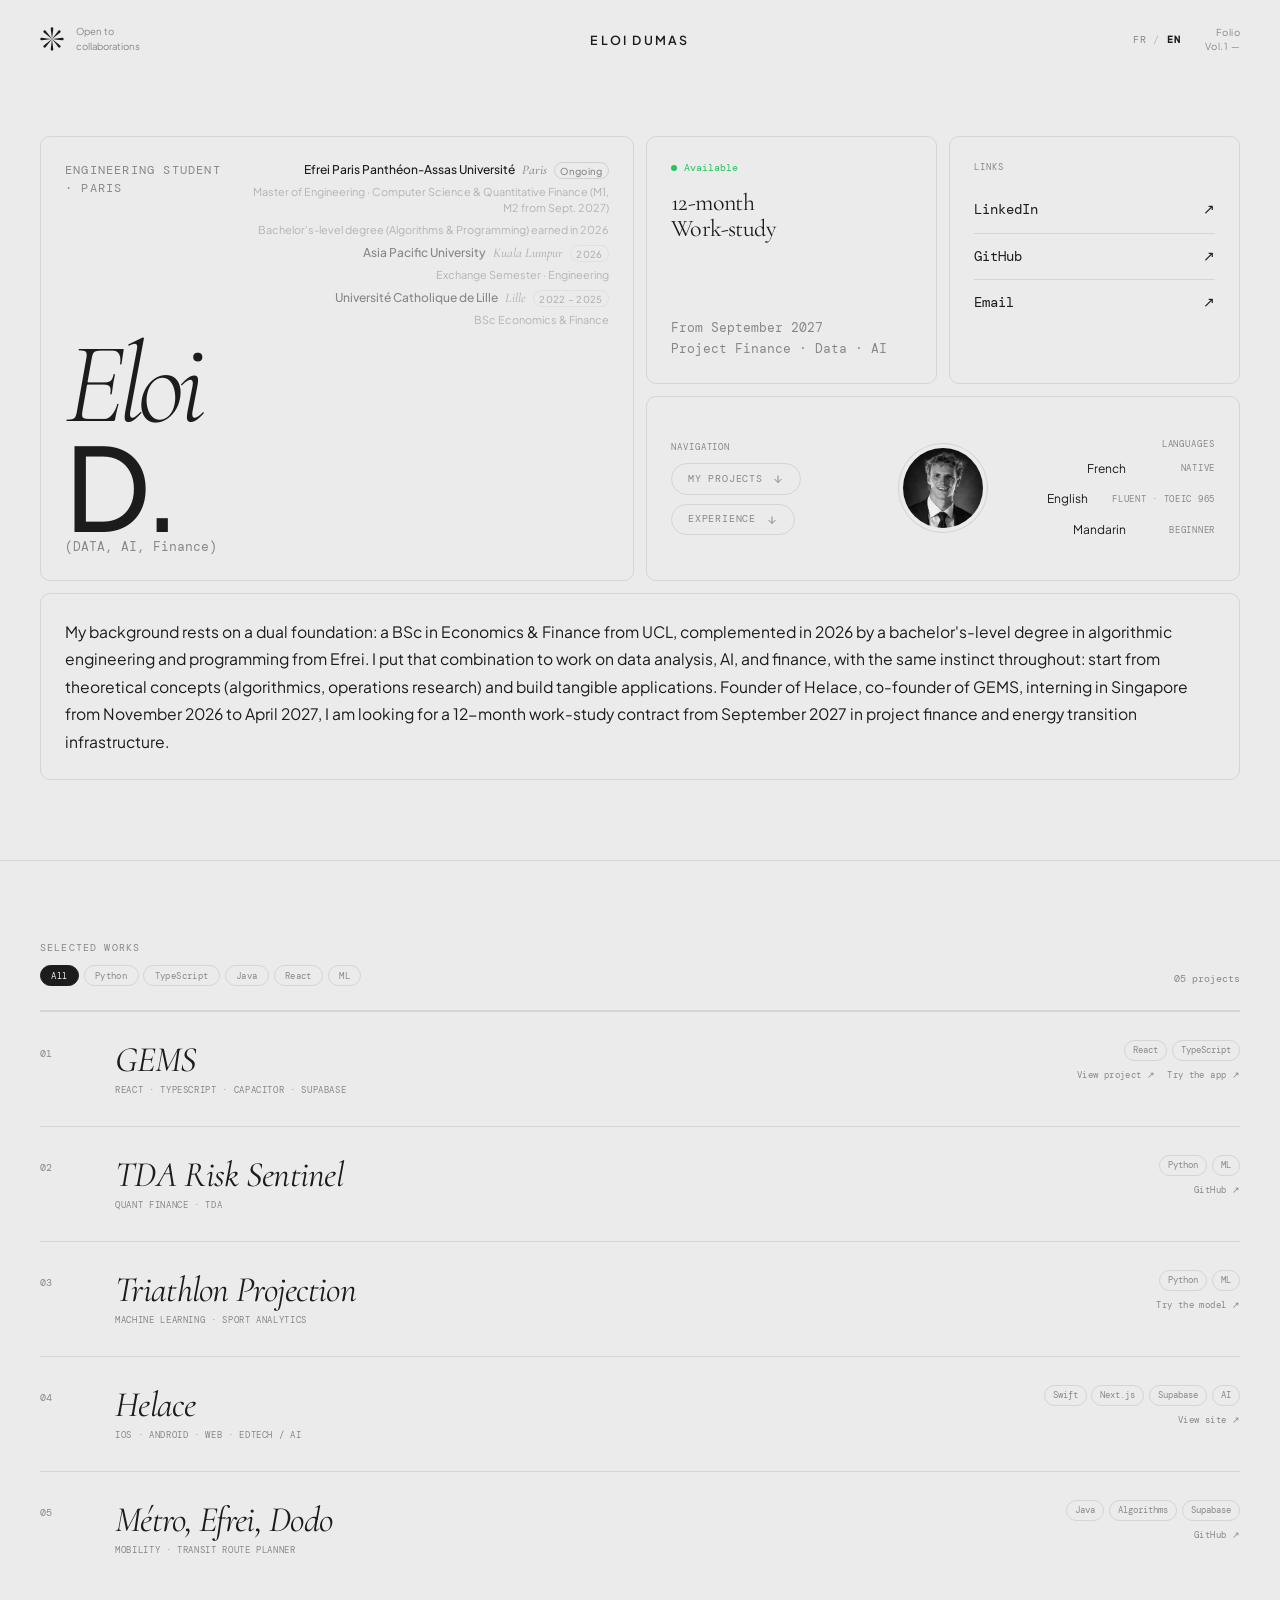
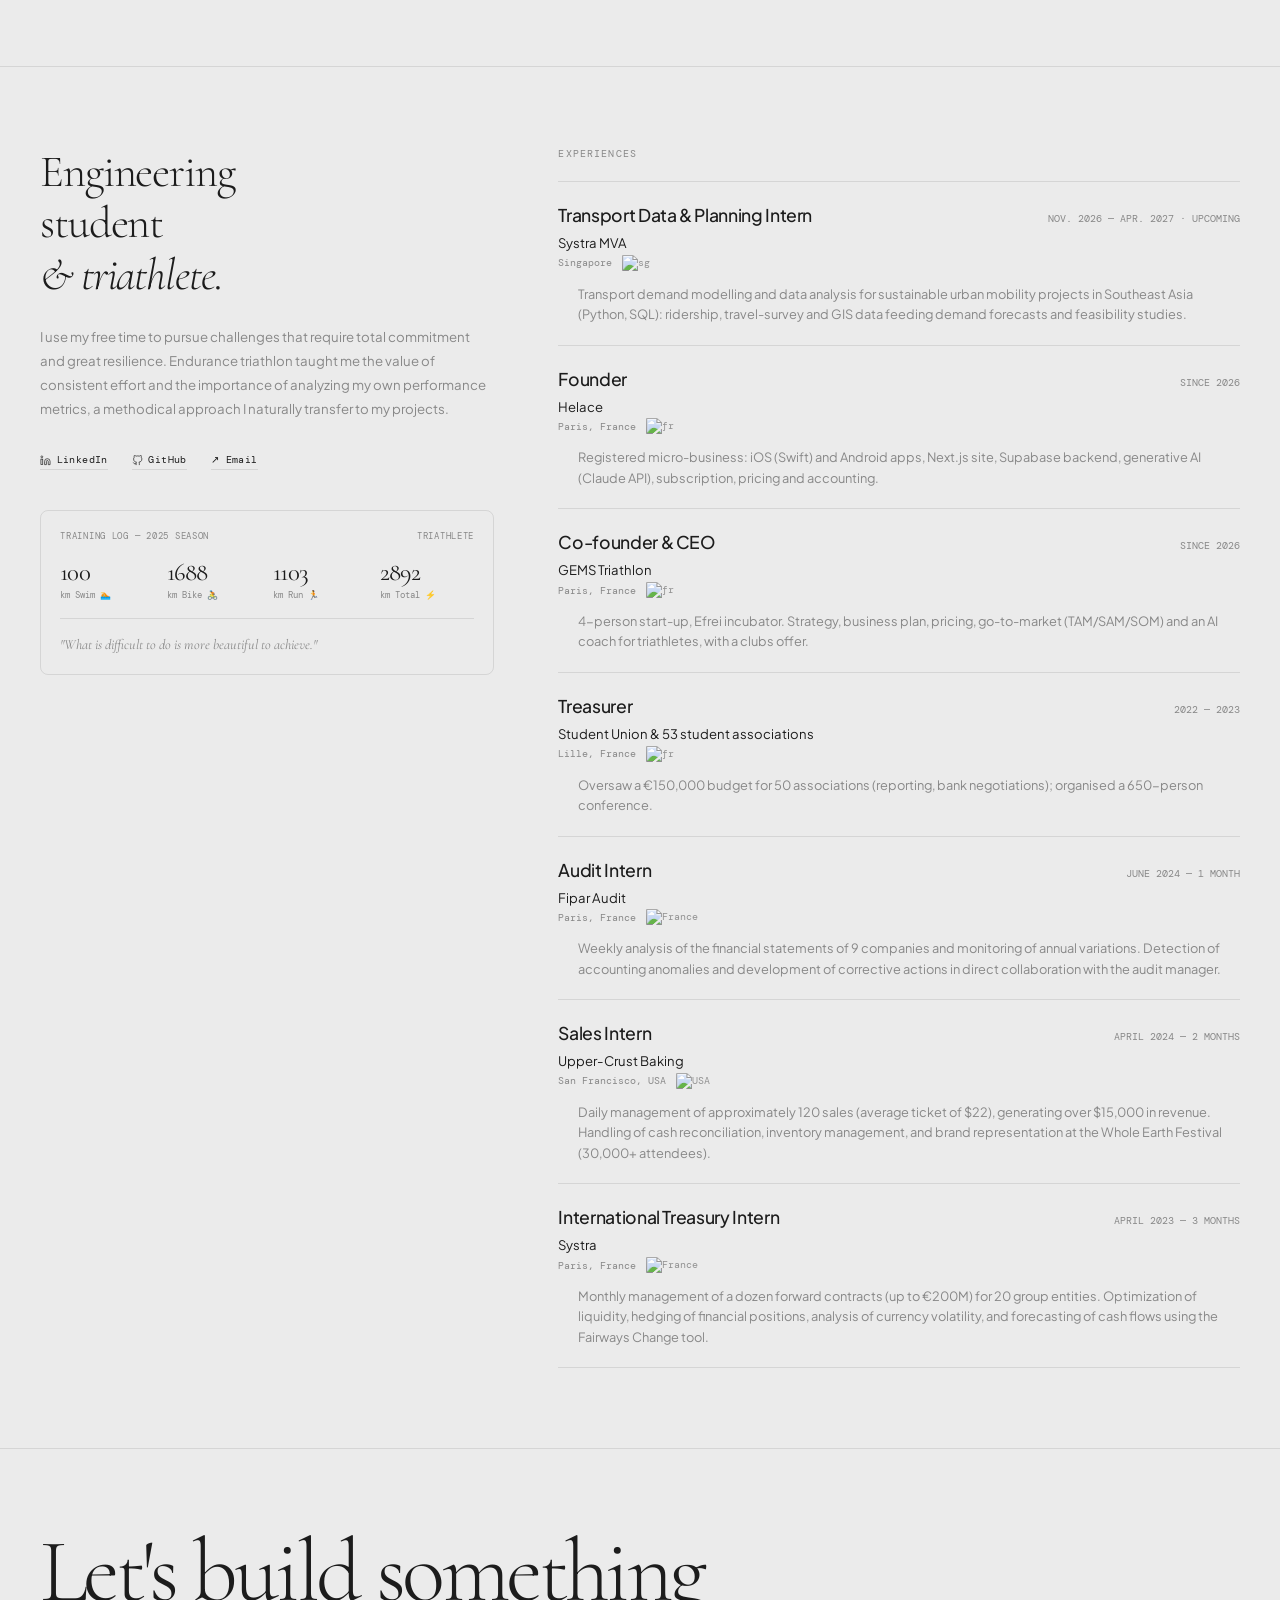
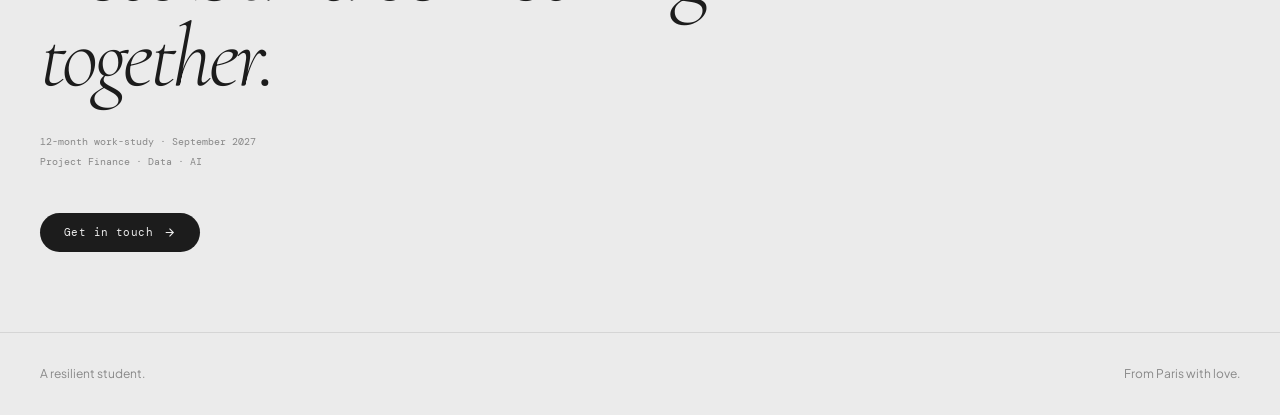
==== en.html @ a980f762 "Alternance 2027, Systra MVA Singapore, GEMS clubs, Helace mobile, new experiences Co-Authored-By: Cl" ====
<!DOCTYPE html>
<html lang="fr">
<head>
  <meta charset="UTF-8">
  <meta name="viewport" content="width=device-width, initial-scale=1.0">
  <meta name="theme-color" content="#ebebeb">
  <title>Eloi D. — Student Data, AI, Finance</title>
  
  <link rel="preconnect" href="https://fonts.googleapis.com">
  <link rel="preconnect" href="https://fonts.gstatic.com" crossorigin>
  <link href="https://fonts.googleapis.com/css2?family=Cormorant:ital,wght@0,300;0,400;1,300;1,400&family=Plus+Jakarta+Sans:wght@300;400;500;600&family=DM+Mono:ital,wght@0,300;0,400;1,300&display=swap" rel="stylesheet">
  <link rel="icon" type="image/png" href="favicon.png">
  <link rel="stylesheet" href="style.css">
</head>

<body class="no-scroll">

  <div id="preloader">
    <div class="pre-top">Loading</div>
    <div class="pre-center"><span class="si">Eloi </span><em>DUMAS</em></div>
    <div class="pre-bottom">
      <div class="pre-footer">
        <div>A resilient student.</div>
        <div>From Paris with love.</div>
      </div>
      <div id="progress">0%</div>
    </div>
  </div>

  <div id="transition">
    <div class="t-text"><span class="t-label" id="t-label">—</span></div>
  </div>

  <header>
    <nav class="nav container">
      <div class="nav-logo">
        <svg class="nav-star" viewBox="0 0 24 24" fill="none">
          <path d="M11.9999 12L5.61501 20.2027C5.11281 20.7653 4.23154 20.7803 3.72078 20.2572C3.21795 19.7423 3.24334 18.879 3.79721 18.3849C6.53142 16.2566 9.26566 14.1283 11.9999 12Z" fill="#1C1C1C"/>
          <path d="M11.9999 11.9999L1.68496 13.2852C0.932055 13.3279 0.298262 12.7154 0.306974 11.9844C0.315539 11.2647 0.943908 10.6723 1.68496 10.7145C5.12328 11.143 8.56161 11.5714 11.9999 11.9999Z" fill="#1C1C1C"/>
          <path d="M11.9999 11.9999L3.79723 5.61501C3.23466 5.11281 3.21962 4.23154 3.74269 3.72078C4.25764 3.21795 5.12089 3.24334 5.61503 3.79721C7.74334 6.53142 9.87162 9.26566 11.9999 11.9999Z" fill="#1C1C1C"/>
          <path d="M11.9999 11.9999L10.7145 1.68496C10.6718 0.932055 11.2843 0.298262 12.0154 0.306974C12.735 0.315539 13.3275 0.943908 13.2852 1.68496C12.8568 5.12328 12.4283 8.56161 11.9999 11.9999Z" fill="#1C1C1C"/>
          <path d="M11.9999 12L18.3848 3.79735C18.887 3.23478 19.7682 3.21974 20.279 3.74282C20.7818 4.25776 20.7565 5.12102 20.2026 5.61515C17.4684 7.74346 14.7341 9.87174 11.9999 12Z" fill="#1C1C1C"/>
          <path d="M11.9999 11.9999L22.3149 10.7145C23.0678 10.6718 23.7016 11.2843 23.6929 12.0154C23.6843 12.735 23.056 13.3275 22.3149 13.2852C18.8766 12.8568 15.4382 12.4283 11.9999 11.9999Z" fill="#1C1C1C"/>
          <path d="M12 12L20.2027 18.3849C20.7653 18.8871 20.7803 19.7684 20.2572 20.2791C19.7423 20.782 18.879 20.7566 18.3849 20.2027C16.2566 17.4685 14.1283 14.7342 12 12Z" fill="#1C1C1C"/>
          <path d="M12 12L13.2853 22.315C13.328 23.0679 12.7155 23.7017 11.9845 23.693C11.2648 23.6845 10.6724 23.0561 10.7147 22.315C11.1431 18.8767 11.5715 15.4383 12 12Z" fill="#1C1C1C"/>
        </svg>
        <span class="nav-text"><span>Open to</span><br><span>collaborations</span></span>
      </div>
      <div><span class="nav-wordmark" id="menu-toggle">ELOI DUMAS</span></div>
      <div class="nav-right" style="display: flex; align-items: center; justify-content: flex-end; gap: 1.5rem;">
        <div class="lang-switch">
          <a href="index.html" class="lang-link">FR</a>
          <span class="lang-sep">/</span>
          <span class="lang-active">EN</span>
        </div>
        
        <div class="nav-version"><span>Folio</span><span>Vol.1 —</span></div>
        <button class="nav-burger" id="burger"><span></span><span></span><span></span></button>
      </div>
    </nav>
  </header>

  <div id="menu">
    <div class="container">
      <ul class="menu-inner">
        <li class="menu-item"><a href="#work" class="menu-link"><span class="menu-num">01</span><span class="menu-lw"><span class="menu-ls"><span class="si">P</span>rojects</span><span class="menu-lc"><span class="si">P</span>rojects</span></span></a></li>
        <li class="menu-item"><a href="#about" class="menu-link"><span class="menu-num">02</span><span class="menu-lw"><span class="menu-ls"><span class="si">A</span>bout</span><span class="menu-lc"><span class="si">A</span>bout</span></span></a></li>
        <li class="menu-item"><a href="#contact" class="menu-link"><span class="menu-num">04</span><span class="menu-lw"><span class="menu-ls"><span class="si">C</span>ontact</span><span class="menu-lc"><span class="si">C</span>ontact</span></span></a></li>
        <li class="menu-item"><span class="menu-year">©2026</span></li>
      </ul>
    </div>
  </div>

  <div id="menu-mobile">
    <ul class="mm-list">
      <li class="mm-item"><a href="#work" class="mm-link"><span class="mm-num">01</span><span class="si">P</span>rojects</a></li>
      <li class="mm-item"><a href="#about" class="mm-link"><span class="mm-num">02</span><span class="si">A</span>bout</a></li>
      <li class="mm-item"><a href="#contact" class="mm-link"><span class="mm-num">04</span><span class="si">C</span>ontact</a></li>
    </ul>
    <div class="mm-footer"><div>Work-study · Sept. 2027</div></div>
  </div>

  <div class="home-prefix">
    <main>

      <section class="bento-section">
        <div class="container">
          <div class="bento">

            <div class="bc bc-name">
              <div class="bc-name-top">
                <p class="bc-eyebrow">Engineering Student · Paris</p>
                <div class="bc-schools">
                  <p class="school-main">Efrei Paris Panthéon-Assas Université <span class="school-loc">Paris</span><span class="school-badge school-badge--active">Ongoing</span></p>
                  <p class="school-desc">Master of Engineering · Computer Science & Quantitative Finance (M1, M2 from Sept. 2027)</p>
                  <p class="school-desc">Bachelor's-level degree (Algorithms & Programming) earned in 2026</p>
                  <p class="school-sub">Asia Pacific University <span class="school-loc">Kuala Lumpur</span><span class="school-badge school-badge--done">2026</span></p>
                  <p class="school-desc">Exchange Semester · Engineering</p>
                  <p class="school-sub">Université Catholique de Lille <span class="school-loc">Lille</span><span class="school-badge school-badge--done">2022 – 2025</span></p>
                  <p class="school-desc">BSc Economics & Finance</p>
                </div>
              </div>
              <h1 class="hello-title" id="hello-title">
                <span class="font-sec">Eloi </span><span>D.</span>
              </h1>
              <p class="hello-sub">(DATA, AI, Finance)</p>
            </div>

            <div class="bc bc-status">
              <div class="bc-avail">Available</div>
              <p class="bc-status-head">12-month<br>Work-study</p>
              <p class="bc-status-sub">
                From September 2027<br>
                Project Finance · Data · AI
              </p>
            </div>

            <div class="bc bc-links">
              <p class="bc-links-label">Links</p>
              <a href="https://www.linkedin.com/in/eloidumas/" target="_blank" rel="noopener noreferrer" class="bc-link">LinkedIn <span>↗</span></a>
              <a href="https://github.com/d-elmus" target="_blank" rel="noopener noreferrer" class="bc-link">GitHub <span>↗</span></a>
              <a href="mailto:eloi.dumas@efrei.net" class="bc-link">Email <span>↗</span></a>
            </div>

            <div class="bc bc-tri">
              <div class="bento-nav-lang">
                
                <div class="bnl-col bnl-left">
                  <p class="bc-links-label" style="margin-bottom: 0.5rem;">Navigation</p>
                  <div class="bento-nav-links">
                    <a href="#work" class="bento-btn">
                      <span>My Projects</span>
                      <svg width="12" height="12" viewBox="0 0 24 24" fill="none" stroke="currentColor" stroke-width="2"><path d="M12 5v14M5 12l7 7 7-7"/></svg>
                    </a>
                    <a href="#about" class="bento-btn">
                      <span>Experience</span>
                      <svg width="12" height="12" viewBox="0 0 24 24" fill="none" stroke="currentColor" stroke-width="2"><path d="M12 5v14M5 12l7 7 7-7"/></svg>
                    </a>
                  </div>
                </div>

                <div class="bnl-col bnl-center">
                  <img src="imagepp.jpg" alt="Eloi Dumas" class="bnl-pp">
                </div>

                <div class="bnl-col bnl-right">
                  <p class="bc-links-label" style="margin-bottom: 0.5rem; text-align: right;">Languages</p>
                  <div class="bnl-lang-list">
                    <div class="bnl-lang-row"><span>French</span><span class="bnl-lvl">Native</span></div>
                    <div class="bnl-lang-row"><span>English</span><span class="bnl-lvl">Fluent · TOEIC 965</span></div>
                    <div class="bnl-lang-row"><span>Mandarin</span><span class="bnl-lvl">Beginner</span></div>
                  </div>
                </div>

              </div>
            </div>

            <div class="bc bc-bio">
              <p class="bc-bio-text">
                My background rests on a dual foundation: a BSc in Economics & Finance
                from UCL, complemented in 2026 by a bachelor's-level degree in algorithmic
                engineering and programming from Efrei. I put that combination to work on
                data analysis, AI, and finance, with the same instinct throughout: start
                from theoretical concepts (algorithmics, operations research) and build
                tangible applications. Founder of Helace, co-founder of GEMS, interning in
                Singapore from November 2026 to April 2027, I am looking for a 12-month
                work-study contract from September 2027 in project finance and energy
                transition infrastructure.
              </p>
            </div>

          </div>
        </div>
      </section>

      <section id="work">
        <div class="container">
          <div class="work-head r">
            <div class="sec-label">
              <span>Selected Works</span>
              <div class="filters">
                <button class="f-btn on" data-f="all">All</button>
                <button class="f-btn" data-f="Python">Python</button>
                <button class="f-btn" data-f="TypeScript">TypeScript</button>
                <button class="f-btn" data-f="Java">Java</button>
                <button class="f-btn" data-f="React">React</button>
                <button class="f-btn" data-f="ML">ML</button>
              </div>
            </div>
            <span class="work-count">05 projects</span>
          </div>

          <div class="pi r" data-tags="Python,React,FastAPI">
            <span class="pi-num">01</span>
            <div>
              <h3 class="pi-title">GEMS</h3>
              <p class="pi-cat">React · TypeScript · Capacitor · Supabase</p>
              <p class="pi-desc">AI triathlon coach for iOS/Android, now built for clubs too: coaches follow their athletes (plan adjusted weekly, notes, completed sessions) and run club administration. Custom algorithmic engine (periodization, TSS, zones, Daniels/Coggan models), Strava, Garmin and Coros sync. Co-founder & CEO of a 4-person team, Efrei incubator.</p>
            </div>
            <div class="pi-right">
              <div class="pi-tags">
                <span class="ptag">React</span><span class="ptag">TypeScript</span>
              </div>
              <div class="pi-links">
                <a href="https://d-elmus.github.io/gems-triathlon-site/" target="_blank" rel="noopener noreferrer" class="pi-link" onclick="event.stopPropagation()">View project ↗</a>
                <a href="https://docs.google.com/forms/d/e/1FAIpQLSdRQLuxN2THtHsfDTsqhzsg8SoYLNmGdEOOzNN1s1RnC2ykCA/viewform?usp=header" target="_blank" rel="noopener noreferrer" class="pi-link" onclick="event.stopPropagation()">Try the app ↗</a>
              </div>
            </div>
          </div>

          <div class="pi r" data-tags="Python,ML,PyTorch" style="transition-delay:.05s">
            <span class="pi-num">02</span>
            <div>
              <h3 class="pi-title">TDA Risk Sentinel</h3>
              <p class="pi-cat">Quant Finance · TDA</p>
              <p class="pi-desc">Quantitative finance dashboard anticipating stock market crashes (Python, Streamlit). Uses Topological Data Analysis (Takens embedding, C++ backend) to model the phase space and generate a predictive risk score via asymmetric backtesting.</p>
            </div>
            <div class="pi-right">
              <div class="pi-tags">
                <span class="ptag">Python</span><span class="ptag">ML</span>
              </div>
              <div class="pi-links">
                <a href="https://github.com/d-elmus/TDA-RISK-SENTINEL" target="_blank" rel="noopener noreferrer" class="pi-link" onclick="event.stopPropagation()">GitHub ↗</a>
              </div>
            </div>
          </div>

          <div class="pi r" data-tags="Python,ML" style="transition-delay:.1s">
            <span class="pi-num">03</span>
            <div>
              <h3 class="pi-title">Triathlon Projection</h3>
              <p class="pi-cat">Machine Learning · Sport Analytics</p>
              <p class="pi-desc">ML model predicting triathlon race performance. Estimates swim, bike and run splits from athlete profile and training data.</p>
            </div>
            <div class="pi-right">
              <div class="pi-tags">
                <span class="ptag">Python</span><span class="ptag">ML</span>
              </div>
              <div class="pi-links">
                <a href="#" class="pi-link" onclick="event.stopPropagation()">Try the model ↗</a>
              </div>
            </div>
          </div>

          <div class="pi r" data-tags="Swift,TypeScript,Supabase,IA" style="transition-delay:.15s">
            <span class="pi-num">04</span>
            <div>
              <h3 class="pi-title">Helace</h3>
              <p class="pi-cat">iOS · Android · Web · EdTech / AI</p>
              <p class="pi-desc">A Quizlet alternative on iOS, Android and web: general knowledge (daily question, level-based paths, ranking and clan match) plus a tool for studying your own courses. AI turns a photo, PDF or text into flashcards and MCQs; the HELACE-SR algorithm (SM-2 and the Ebbinghaus curve) schedules reviews and tightens intervals before an exam. Anki deck (.apkg) import. Published on the App Store and Google Play, monthly subscription.</p>
            </div>
            <div class="pi-right">
              <div class="pi-tags">
                <span class="ptag">Swift</span><span class="ptag">Next.js</span><span class="ptag">Supabase</span><span class="ptag">AI</span>
              </div>
              <div class="pi-links">
                <a href="https://www.helace.app" target="_blank" rel="noopener noreferrer" class="pi-link" onclick="event.stopPropagation()">View site ↗</a>
              </div>
            </div>
          </div>

          <div class="pi r" data-tags="Java,Algorithmes,Supabase" style="transition-delay:.2s">
            <span class="pi-num">05</span>
            <div>
              <h3 class="pi-title">Métro, Efrei, Dodo</h3>
              <p class="pi-cat">Mobility · Transit Route Planner</p>
              <p class="pi-desc">Public transit route planner for the Paris region, built as an eco-friendly alternative to a car-first GPS. Implements the RAPTOR algorithm (multi-transfer journey search) on real GTFS data, with network connectivity checks (BFS) and a minimum spanning tree (Kruskal). Swing desktop UI plus a Leaflet map served by an embedded HTTP server.</p>
            </div>
            <div class="pi-right">
              <div class="pi-tags">
                <span class="ptag">Java</span><span class="ptag">Algorithms</span><span class="ptag">Supabase</span>
              </div>
              <div class="pi-links">
                <a href="https://github.com/d-elmus/IT1C---MED---Paris" target="_blank" rel="noopener noreferrer" class="pi-link" onclick="event.stopPropagation()">GitHub ↗</a>
              </div>
            </div>
          </div>

        </div>
      </section>

      <section id="about">
        <div class="container">
          <div class="about-grid">
            
            <div class="r">
              <h2 class="about-h">
                Engineering <br>student<br><em>&amp; triathlete.</em>
              </h2>
              <p class="about-body">
                I use my free time to pursue challenges that require total
                 commitment and great resilience. Endurance triathlon taught me the 
                 value of consistent effort and the importance of analyzing my own 
                 performance metrics, a methodical approach I naturally transfer 
                 to my projects.<br>
              </p>
              <div class="about-links">
                <a href="https://www.linkedin.com/in/eloidumas/" target="_blank" rel="noopener noreferrer" class="alink">
                  <svg width="11" height="11" viewBox="0 0 24 24" fill="none" stroke="currentColor" stroke-width="1.5"><path d="M16 8a6 6 0 0 1 6 6v7h-4v-7a2 2 0 0 0-4 0v7H10v-7a6 6 0 0 1 6-6z"/><rect x="2" y="9" width="4" height="12"/><circle cx="4" cy="4" r="2"/></svg>
                  LinkedIn
                </a>
                <a href="https://github.com/d-elmus" target="_blank" rel="noopener noreferrer" class="alink">
                  <svg width="11" height="11" viewBox="0 0 24 24" fill="none" stroke="currentColor" stroke-width="1.5"><path d="M9 19c-5 1.5-5-2.5-7-3m14 6v-3.87a3.37 3.37 0 0 0-.94-2.61c3.14-.35 6.44-1.54 6.44-7A5.44 5.44 0 0 0 20 4.77 5.07 5.07 0 0 0 19.91 1S18.73.65 16 2.48a13.38 13.38 0 0 0-7 0C6.27.65 5.09 1 5.09 1A5.07 5.07 0 0 0 5 4.77a5.44 5.44 0 0 0-1.5 3.78c0 5.42 3.3 6.61 6.44 7A3.37 3.37 0 0 0 9 18.13V22"/></svg>
                  GitHub
                </a>
                <a href="mailto:eloi.dumas@efrei.net" class="alink">↗ Email</a>
              </div>

              <div class="tri r" id="tri">
                <div class="tri-hd">
                  <span>Training Log — 2025 Season</span>
                  <span>Triathlete</span>
                </div>
                <div class="tri-grid">
                  <div>
                    <div class="tri-v" data-count="137">0</div>
                    <div class="tri-l">km Swim 🏊</div>
                  </div>
                  <div>
                    <div class="tri-v" data-count="2303">0</div>
                    <div class="tri-l">km Bike 🚴</div>
                  </div>
                  <div>
                    <div class="tri-v" data-count="1505">0</div>
                    <div class="tri-l">km Run 🏃</div>
                  </div>
                  <div>
                    <div class="tri-v" data-count="3945">0</div>
                    <div class="tri-l">km Total ⚡</div>
                  </div>
                </div>
                <p class="tri-q">"What is difficult to do is more beautiful to achieve."</p>
              </div>
            </div>

            <div class="r" style="transition-delay:.1s">
              <p class="skills-label">Experiences</p>
              
              <div class="exp-list">
                <div class="exp-row">
                  <div class="exp-header">
                    <h3 class="exp-title">Transport Data & Planning Intern</h3>
                    <span class="exp-date">Nov. 2026 — Apr. 2027 · Upcoming</span>
                  </div>
                  <p class="exp-company">Systra MVA</p>
                  <p class="exp-loc">Singapore <img src="https://flagcdn.com/w20/sg.png" alt="sg" class="flag-icon"></p>
                  <p class="exp-desc">
                    Transport demand modelling and data analysis for sustainable urban mobility projects in Southeast Asia (Python, SQL): ridership, travel-survey and GIS data feeding demand forecasts and feasibility studies.
                  </p>
                </div>
                <div class="exp-row">
                  <div class="exp-header">
                    <h3 class="exp-title">Founder</h3>
                    <span class="exp-date">Since 2026</span>
                  </div>
                  <p class="exp-company">Helace</p>
                  <p class="exp-loc">Paris, France <img src="https://flagcdn.com/w20/fr.png" alt="fr" class="flag-icon"></p>
                  <p class="exp-desc">
                    Registered micro-business: iOS (Swift) and Android apps, Next.js site, Supabase backend, generative AI (Claude API), subscription, pricing and accounting.
                  </p>
                </div>
                <div class="exp-row">
                  <div class="exp-header">
                    <h3 class="exp-title">Co-founder & CEO</h3>
                    <span class="exp-date">Since 2026</span>
                  </div>
                  <p class="exp-company">GEMS Triathlon</p>
                  <p class="exp-loc">Paris, France <img src="https://flagcdn.com/w20/fr.png" alt="fr" class="flag-icon"></p>
                  <p class="exp-desc">
                    4-person start-up, Efrei incubator. Strategy, business plan, pricing, go-to-market (TAM/SAM/SOM) and an AI coach for triathletes, with a clubs offer.
                  </p>
                </div>
                <div class="exp-row">
                  <div class="exp-header">
                    <h3 class="exp-title">Treasurer</h3>
                    <span class="exp-date">2022 — 2023</span>
                  </div>
                  <p class="exp-company">Student Union & 53 student associations</p>
                  <p class="exp-loc">Lille, France <img src="https://flagcdn.com/w20/fr.png" alt="fr" class="flag-icon"></p>
                  <p class="exp-desc">
                    Oversaw a €150,000 budget for 50 associations (reporting, bank negotiations); organised a 650-person conference.
                  </p>
                </div>
                <div class="exp-row">
                  <div class="exp-header">
                    <h3 class="exp-title">Audit Intern</h3>
                    <span class="exp-date">June 2024 — 1 month</span>
                  </div>
                  <p class="exp-company">Fipar Audit</p>
                  <p class="exp-loc">Paris, France <img src="https://flagcdn.com/w20/fr.png" alt="France" class="flag-icon"></p>
                  <p class="exp-desc">
                    Weekly analysis of the financial statements of 9 companies and monitoring of annual variations. Detection of accounting anomalies and development of corrective actions in direct collaboration with the audit manager.                  </p>
                </div>
                <div class="exp-row">
                  <div class="exp-header">
                    <h3 class="exp-title">Sales Intern</h3>
                    <span class="exp-date">April 2024 — 2 months</span>
                  </div>
                  <p class="exp-company">Upper-Crust Baking</p>
                  <p class="exp-loc">San Francisco, USA <img src="https://flagcdn.com/w20/us.png" alt="USA" class="flag-icon"></p>
                  <p class="exp-desc">
                    Daily management of approximately 120 sales (average ticket of $22), generating over $15,000 in revenue. Handling of cash reconciliation, inventory management, and brand representation at the Whole Earth Festival (30,000+ attendees).
                  </p>
                </div>
                <div class="exp-row">
                  <div class="exp-header">
                    <h3 class="exp-title">International Treasury Intern</h3>
                    <span class="exp-date">April 2023 — 3 months</span>
                  </div>
                  <p class="exp-company">Systra</p>
                  <p class="exp-loc">Paris, France <img src="https://flagcdn.com/w20/fr.png" alt="France" class="flag-icon"></p>
                  <p class="exp-desc">
                    Monthly management of a dozen forward contracts (up to €200M) for 20 group entities. Optimization of liquidity, hedging of financial positions, analysis of currency volatility, and forecasting of cash flows using the Fairways Change tool.
                  </p>
                </div>
              </div>
            </div>
            
          </div>
        </div>
      </section>

      <section id="contact">
        <div class="container">
          <div class="contact-inner r">
            <h2 class="contact-title">
              Let's build something <br><em>together.</em>
            </h2>
            <p class="contact-meta">
              12-month work-study · September 2027<br>
              Project Finance · Data · AI
            </p>
            <a href="mailto:eloi.dumas@efrei.net" class="contact-btn">
              Get in touch
              <svg width="13" height="13" viewBox="0 0 24 24" fill="none" stroke="currentColor" stroke-width="2"><path d="M5 12h14M12 5l7 7-7 7"/></svg>
            </a>
          </div>
        </div>
      </section>

      <footer class="footer">
        <div class="container">
          <div class="footer-flex">
            <p class="footer-content">A resilient student.</p>
            <p class="footer-content">From Paris with love.</p>
          </div>
        </div>
      </footer>

    </main>
  </div>

  <script src="script.js"></script>
</body>
</html>
---- style.css ----
*, *::before, *::after { box-sizing: border-box; margin: 0; padding: 0; }

:root {
  --bg:     #EBEBEB;
  --fg:     #1C1C1C;
  --muted:  #888;
  --dim:    rgba(28,28,28,.1);
  --serif:  'Cormorant', Georgia, serif;
  --sans:   'Plus Jakarta Sans', system-ui, sans-serif;
  --mono:   'DM Mono', monospace;
}

html { scroll-behavior: smooth; }

body {
  background: var(--bg); color: var(--fg);
  font-family: var(--sans); font-size: 14px;
  line-height: 1.5; -webkit-font-smoothing: antialiased;
  overflow-x: hidden;
}
body.no-scroll { overflow: hidden; }

.container { max-width: 1400px; margin: 0 auto; padding: 0 2.5rem; }

/* ── Preloader ──────────────────────────────────────── */
#preloader {
  position: fixed; inset: 0; z-index: 900;
  background: var(--bg);
  display: flex; flex-direction: column;
  justify-content: space-between; padding: 2.5rem;
  transition: opacity .7s ease .1s, visibility .7s ease .1s;
}
#preloader.out { opacity: 0; visibility: hidden; pointer-events: none; }

.pre-top {
  font-family: var(--mono); font-size: .65rem;
  color: var(--muted); letter-spacing: .1em; text-transform: uppercase;
}
.pre-center {
  text-align: center;
  font-family: var(--serif); font-weight: 300; font-style: italic;
  font-size: clamp(3rem, 8vw, 6rem); letter-spacing: -.04em; line-height: 1;
}
.pre-center em { font-style: normal; font-family: var(--sans); font-weight: 500; }
.pre-bottom {
  display: flex; justify-content: space-between; align-items: flex-end;
}
.pre-footer { font-size: .75rem; color: var(--muted); line-height: 1.8; }
#progress {
  font-family: var(--mono); font-size: .65rem; color: var(--muted);
}

/* ── Transition overlay ─────────────────────────────── */
#transition {
  position: fixed; inset: 0; z-index: 800;
  background: var(--bg);
  display: flex; align-items: center; justify-content: center;
  pointer-events: none; opacity: 0;
  transition: opacity .35s ease;
}
#transition.show { opacity: 1; pointer-events: auto; }
.t-text {
  overflow: hidden; display: flex; align-items: center;
}
.t-label {
  display: block;
  font-family: var(--sans); font-weight: 500;
  font-size: clamp(3rem, 9vw, 8rem); letter-spacing: -.05em; line-height: 1;
  transform: translateY(110%);
  transition: transform .55s cubic-bezier(.16,1,.3,1);
}
#transition.show .t-label { transform: none; }
.t-label .si { font-family: var(--serif); font-style: italic; font-weight: 300; }

/* ── Header ─────────────────────────────────────────── */
header {
  position: fixed; top: 0; left: 0; right: 0; z-index: 600;
  padding: 1.5rem 0;
}
.nav {
  display: grid; grid-template-columns: 1fr auto 1fr;
  align-items: center;
}
.nav-logo { display: flex; align-items: center; gap: .75rem; }
.nav-star {
  width: 24px; height: 24px; flex-shrink: 0;
  animation: spin 12s linear infinite;
  cursor: pointer; transition: animation-duration .3s;
}
.nav-star:hover { animation-duration: 1.5s; }
@keyframes spin { to { transform: rotate(360deg); } }
.nav-text {
  font-size: .6rem; color: var(--muted); line-height: 1.6;
  display: none;
}
@media (min-width: 900px) { .nav-text { display: block; } }

.nav-wordmark {
  font-family: var(--sans); font-weight: 600; font-size: .78rem;
  letter-spacing: .18em; text-transform: uppercase;
  color: var(--fg); text-decoration: none; cursor: pointer;
  user-select: none;
}

.nav-right { text-align: right; }
.nav-version {
  font-size: .6rem; color: var(--muted); letter-spacing: .05em;
  display: flex; flex-direction: column; align-items: flex-end;
}
.nav-burger { display: none; cursor: pointer; border: none; background: none; padding: .25rem; }
.nav-burger span {
  display: block; width: 20px; height: 1px;
  background: var(--fg); margin: 4px 0;
  transition: transform .3s, opacity .3s;
}
body.menu-open .nav-burger span:nth-child(1) { transform: translateY(5px) rotate(45deg); }
body.menu-open .nav-burger span:nth-child(2) { opacity: 0; }
body.menu-open .nav-burger span:nth-child(3) { transform: translateY(-5px) rotate(-45deg); }

/* ── Menu overlay ───────────────────────────────────── */
#menu {
  position: fixed; inset: 0; z-index: 500;
  background: var(--bg);
  display: flex; align-items: center;
  transform: translateY(-100%);
  transition: transform .7s cubic-bezier(.76,0,.24,1);
}
#menu.open { transform: none; }

.menu-inner { list-style: none; width: 100%; }

.menu-item {
  border-top: 1px solid var(--dim);
  transform: translateY(1.2rem); opacity: 0;
  transition: transform .6s cubic-bezier(.16,1,.3,1), opacity .5s;
}
.menu-item:last-child { border-bottom: 1px solid var(--dim); }
#menu.open .menu-item { transform: none; opacity: 1; }
#menu.open .menu-item:nth-child(1) { transition-delay: .18s; }
#menu.open .menu-item:nth-child(2) { transition-delay: .23s; }
#menu.open .menu-item:nth-child(3) { transition-delay: .28s; }
#menu.open .menu-item:nth-child(4) { transition-delay: .33s; }
#menu.open .menu-item:nth-child(5) { transition-delay: .38s; }

.menu-link {
  display: flex; align-items: center; gap: 1.5rem;
  padding: 1.4rem 0; text-decoration: none; color: var(--fg);
}
.menu-num {
  font-family: var(--mono); font-size: .62rem;
  color: var(--muted); min-width: 2.2rem; letter-spacing: .04em;
}
.menu-lw { position: relative; overflow: hidden; }
.menu-ls {
  display: block;
  font-size: clamp(2rem, 4.5vw, 4rem);
  font-weight: 500; letter-spacing: -.04em; line-height: 1.05;
  transition: transform .5s cubic-bezier(.76,0,.24,1);
}
.menu-lc {
  position: absolute; top: 100%; left: 0;
  font-size: clamp(2rem, 4.5vw, 4rem);
  font-weight: 500; letter-spacing: -.04em; line-height: 1.05;
  transition: transform .5s cubic-bezier(.76,0,.24,1);
}
.menu-item:hover .menu-ls { transform: translateY(-100%); }
.menu-item:hover .menu-lc { transform: translateY(-100%); }
.si { font-family: var(--serif); font-style: italic; font-weight: 300; }

.menu-year {
  font-family: var(--mono); font-size: .65rem;
  color: var(--muted); padding: 1.2rem 0;
  display: block;
}

/* ── Main content ───────────────────────────────────── */
.home-prefix { padding-top: 7rem; }

/* ── Bento landing ──────────────────────────────────── */
.bento-section { padding: 1.5rem 0 5rem; }

.bento {
  display: grid;
  grid-template-columns: repeat(4, 1fr);
  gap: .75rem;
}

.bc {
  border: 1px solid var(--dim); border-radius: 10px;
  padding: 1.5rem;
  display: flex; flex-direction: column;
}

.bc-name { grid-column: 1/3; grid-row: 1/3; min-height: 340px; justify-content: space-between; }
.bc-status { grid-column: 3/4; grid-row: 1/2; }
.bc-links { grid-column: 4/5; grid-row: 1/2; }
.bc-tri  { grid-column: 3/5; grid-row: 2/3; }
.bc-bio  { grid-column: 1/5; grid-row: 3/4; }

/* Name card */
.bc-eyebrow {
  font-family: var(--mono); font-size: 0.75rem; color: var(--muted);
  letter-spacing: .1em; text-transform: uppercase;
}


/* ── En-tête de la carte Nom (Ecoles) ── */
.bc-name-top {
  display: flex;
  justify-content: space-between;
  align-items: flex-start;
  width: 100%;
  gap: 1rem;
}

.bc-schools {
  text-align: right;
}

/* ── Textes des écoles : même typographie pour les deux ── */
.school-main, .school-sub {
  font-family: var(--sans);
  font-weight: 500;
  font-size: 0.75rem; /* Taille identique */
  margin-bottom: 0.2rem;
}

/* Couleurs principales */
.school-main {
  color: var(--fg); /* Noir (couleur par défaut) pour Efrei */
}

.school-sub {
  color: #888888; /* Gris parfait pour APU */
}

/* ── Localisations : même typographie ── */
.school-loc {
  font-family: var(--serif);
  font-style: italic;
  margin-left: 0.35rem;
  font-size: 1.1em;
}

/* Couleurs des localisations adaptées à leur ligne */
.school-main .school-loc {
  color: #888888; /* Gris normal pour Paris */
}

.school-sub .school-loc {
  color: #b3b3b3; /* Gris plus clair pour Kuala Lumpur, pour garder le contraste */
}

/* ── Badges statut école ── */
.school-badge {
  font-family: var(--sans);
  font-size: 0.6rem;
  font-weight: 500;
  letter-spacing: 0.03em;
  padding: 0.1rem 0.35rem;
  border-radius: 99px;
  margin-left: 0.4rem;
  vertical-align: middle;
}

.school-badge--active {
  color: #888888;
  border: 1px solid #d0d0d0;
}

.school-badge--done {
  color: #b3b3b3;
  border: 1px solid #e0e0e0;
}

.school-desc {
  font-family: var(--sans);
  font-size: 0.68rem;
  font-weight: 400;
  color: #b3b3b3;
  margin-top: 0.05rem;
  margin-bottom: 0.35rem;
}

/* ── Ajustement pour mobile ── */
@media (max-width: 640px) {
  .bc-name-top {
    flex-direction: column;
    gap: 0.6rem;
  }
  .bc-schools {
    text-align: left;
  }
}

.hello-title {
  font-family: var(--sans); font-weight: 500;
  font-size: clamp(3.5rem, 9vw, 7.5rem);
  letter-spacing: -.055em; line-height: .88;
  flex: 1; display: flex; flex-direction: column; justify-content: center;
}
.hello-title .font-sec { font-family: var(--serif); font-style: italic; font-weight: 300; }
.hello-title .char { display: inline-block; opacity: 0; transform: translateY(72%); }
.hello-title.go .char { animation: cin .85s cubic-bezier(.16,1,.3,1) forwards; }
@keyframes cin { to { opacity: 1; transform: none; } }
.hello-sub {
  font-family: var(--mono); font-size: 0.8rem; color: var(--muted);
}

/* Status card */
.bc-avail {
  display: inline-flex; align-items: center; gap: .45rem;
  font-family: var(--mono); font-size: .6rem;
  color: #22C55E; margin-bottom: .9rem;
}
.bc-avail::before {
  content: ''; width: 6px; height: 6px; border-radius: 50%;
  background: #22C55E; flex-shrink: 0;
  animation: pdot 2s infinite;
}
@keyframes pdot {
  0%,100% { box-shadow: 0 0 0 0 rgba(34,197,94,0); }
  50% { box-shadow: 0 0 0 4px rgba(34,197,94,.18); }
}
.bc-status-head {
  font-family: var(--serif); font-weight: 400;
  font-size: 1.5rem; letter-spacing: -.025em; line-height: 1.1;
  margin-bottom: .5rem; flex: 1;
}
.bc-status-sub {
  font-family: var(--mono); font-size: 0.8rem;
  color: var(--muted); line-height: 1.6;
}

/* Links card */
.bc-link {
  display: flex; justify-content: space-between;
  padding: .75rem 0; border-bottom: 1px solid var(--dim);
  text-decoration: none; color: var(--fg);
  font-family: var(--mono); font-size: 0.9rem;
  transition: opacity .2s;
}
.bc-link:first-child { border-top: 1px solid var(--dim); }
.bc-link:last-child { border-bottom: none; }
.bc-link:hover { opacity: .45; }
.bc-links-label {
  font-family: var(--mono); font-size: .58rem; color: var(--muted);
  letter-spacing: .1em; text-transform: uppercase; margin-bottom: .75rem;
}

/* Triathlon card */
.bc-tri-hd {
  display: flex; justify-content: space-between;
  font-family: var(--mono); font-size: .57rem; color: var(--muted);
  letter-spacing: .08em; text-transform: uppercase; margin-bottom: 1rem;
}
.bc-tri-grid {
  display: grid; grid-template-columns: repeat(4, 1fr);
  gap: .75rem; flex: 1;
}
.bc-tri-v {
  font-family: var(--serif); font-weight: 400;
  font-size: 1.75rem; letter-spacing: -.04em; line-height: 1;
}
.bc-tri-l {
  font-family: var(--mono); font-size: 0.75rem;
  color: var(--muted); margin-top: .2rem;
}
.bc-tri-q {
  border-top: 1px solid var(--dim); padding-top: .85rem; margin-top: .9rem;
  font-family: var(--serif); font-style: italic;
  font-size: 1.1rem; /* Citation plus lisible */ color: var(--muted);
}

/* Bio card */
.bc-bio-text { font-size: .98rem; line-height: 1.75; color: var(--fg); }

/* ── Work section ───────────────────────────────────── */
#work { padding: 5rem 0; border-top: 1px solid var(--dim); }
.work-head {
  display: flex; justify-content: space-between; align-items: flex-end;
  padding-bottom: 1.5rem; margin-bottom: 0;
  border-bottom: 1px solid var(--dim);
}
.sec-label {
  font-family: var(--mono); font-size: .6rem; color: var(--muted);
  letter-spacing: .12em; text-transform: uppercase;
  display: flex; flex-direction: column; gap: .6rem;
}
.filters { display: flex; gap: .3rem; flex-wrap: wrap; }
.f-btn {
  font-family: var(--mono); font-size: .56rem; font-weight: 400;
  padding: .22rem .65rem; border-radius: 100px;
  border: 1px solid var(--dim); background: transparent;
  color: var(--muted); cursor: pointer;
  transition: all .18s; letter-spacing: .04em;
}
.f-btn:hover { border-color: var(--fg); color: var(--fg); }
.f-btn.on { background: var(--fg); color: var(--bg); border-color: var(--fg); }
.work-count { font-family: var(--mono); font-size: .6rem; color: var(--muted); }

.pi {
  display: grid; grid-template-columns: 3.2rem 1fr auto;
  gap: 1.5rem; align-items: start;
  padding: 1.75rem 0; border-top: 1px solid var(--dim);
  cursor: pointer;
  transition: background .2s; position: relative;
}
.pi:hover { background: rgba(28,28,28,.03); margin: 0 -2.5rem; padding-left: 2.5rem; padding-right: 2.5rem; }
.pi-num {
  font-family: var(--mono); font-size: .6rem;
  color: var(--muted); padding-top: .4rem; letter-spacing: .05em;
}
.pi-title {
  font-family: var(--serif); font-style: italic; font-weight: 400;
  font-size: clamp(1.6rem, 2.8vw, 2.4rem);
  letter-spacing: -.02em; line-height: 1.1; margin-bottom: .3rem;
}
.pi:hover .pi-title { font-style: normal; }
.pi-cat {
  font-family: var(--mono); font-size: .57rem; color: var(--muted);
  letter-spacing: .07em; text-transform: uppercase;
}
.pi-desc {
  font-size: .8rem; color: var(--muted); line-height: 1.7;
  max-height: 0; overflow: hidden;
  transition: max-height .4s cubic-bezier(.4,0,.2,1), margin-top .4s;
}
.pi.open .pi-desc { max-height: 80px; margin-top: .7rem; }

.pi-right {
  display: flex; flex-direction: column;
  align-items: flex-end; gap: .5rem;
}
.pi-tags { display: flex; gap: .3rem; flex-wrap: wrap; justify-content: flex-end; }
.ptag {
  font-family: var(--mono); font-size: .55rem;
  padding: .18rem .5rem; border-radius: 100px;
  border: 1px solid var(--dim); color: var(--muted);
}
.pi-links { display: flex; gap: .75rem; }
.pi-link {
  font-family: var(--mono); font-size: .58rem;
  color: var(--muted); text-decoration: none; letter-spacing: .04em;
  transition: color .2s;
}
.pi-link:hover { color: var(--fg); }

/* ── About section ──────────────────────────────────── */
#about { padding: 5rem 0; border-top: 1px solid var(--dim); }
.about-grid {
  display: grid; 
  grid-template-columns: 4fr 6fr; /* <-- Changement ici */
  gap: 4rem; /* <-- Changement ici */
  align-items: start;
}
.about-h {
  font-family: var(--serif); font-weight: 300;
  font-size: clamp(2rem, 3.5vw, 2.8rem);
  letter-spacing: -.025em; line-height: 1.15;
  margin-bottom: 1.5rem;
}
.about-h em { font-style: italic; }
.about-body {
  font-size: .83rem; color: var(--muted); line-height: 1.8;
  margin-bottom: 2rem;
}
.about-links { display: flex; gap: 1.5rem; }
.alink {
  font-family: var(--mono); font-size: .62rem; color: var(--fg);
  text-decoration: none; letter-spacing: .04em;
  border-bottom: 1px solid var(--dim); padding-bottom: .1rem;
  display: flex; align-items: center; gap: .35rem;
  transition: border-color .2s;
}
.alink:hover { border-color: var(--fg); }

.skills-label {
  font-family: var(--mono); font-size: .6rem; color: var(--muted);
  letter-spacing: .12em; text-transform: uppercase; margin-bottom: 1.25rem;
}
.skill-row {
  display: flex; justify-content: space-between;
  padding: .7rem 0; border-bottom: 1px solid var(--dim);
  font-size: .82rem;
}
.skill-row:first-of-type { border-top: 1px solid var(--dim); }
.skill-lvl { font-family: var(--mono); font-size: .57rem; color: var(--muted); }

/* ── Expériences ── */
.exp-list {
  display: flex;
  flex-direction: column;
}

.exp-row {
  padding: 1.25rem 0;
  border-bottom: 1px solid var(--dim);
}

.exp-row:first-of-type {
  border-top: 1px solid var(--dim);
}

.exp-header {
  display: flex;
  justify-content: space-between;
  align-items: baseline;
  margin-bottom: 0.3rem;
  gap: 1rem;
}

.exp-title {
  font-family: var(--sans);
  font-size: 1.1rem;
  font-weight: 500;
  letter-spacing: -.02em;
  color: var(--fg);
}

.exp-date {
  font-family: var(--mono);
  font-size: 0.6rem;
  color: var(--muted);
  text-transform: uppercase;
  white-space: nowrap;
}

.exp-company {
  font-size: 0.82rem;
  color: var(--fg);
  margin-bottom: 0.15rem;
}

.exp-loc {
  font-family: var(--mono);
  font-size: 0.65rem;
  color: var(--muted);
}

.exp-desc {
  font-size: 0.8rem;
  color: var(--muted);
  line-height: 1.6;
  margin-top: 0.75rem;
  padding-left: 1.2rem;
}

.exp-desc li {
  margin-bottom: 0.3rem;
}

/* ── Icônes de drapeaux ── */
.flag-icon {
  width: 14px;
  vertical-align: middle;
  margin-left: 4px;
  border-radius: 1px;
  transform: translateY(-1px); /* Ajuste l'alignement vertical avec le texte */
  opacity: 0.9; /* S'intègre mieux avec tes couleurs minimalistes */
}

@media (max-width: 640px) {
  .exp-header {
    flex-direction: column;
    gap: 0.2rem;
  }
}

/* ── Triathlon widget ───────────────────────────────── */
.tri {
  margin-top: 2.5rem; padding: 1.2rem;
  border: 1px solid var(--dim); border-radius: 8px;
}
.tri-hd {
  display: flex; justify-content: space-between;
  font-family: var(--mono); font-size: .57rem; color: var(--muted);
  letter-spacing: .08em; text-transform: uppercase; margin-bottom: 1rem;
}
.tri-grid {
  display: grid; grid-template-columns: repeat(4, 1fr);
  gap: .75rem; margin-bottom: 1rem;
}
.tri-v {
  font-family: var(--serif); font-weight: 400;
  font-size: 1.55rem; letter-spacing: -.03em; line-height: 1;
}
.tri-l {
  font-family: var(--mono); font-size: .55rem;
  color: var(--muted); margin-top: .25rem;
}
.tri-q {
  border-top: 1px solid var(--dim); padding-top: .9rem;
  font-family: var(--serif); font-style: italic;
  font-size: .88rem; color: var(--muted);
}

/* ── Contact section ────────────────────────────────── */
#contact { padding: 5rem 0; border-top: 1px solid var(--dim); }
.contact-inner { max-width: 900px; }
.contact-title {
  font-family: var(--serif); font-weight: 300;
  font-size: clamp(3rem, 7vw, 6rem);
  letter-spacing: -.04em; line-height: .95;
  margin-bottom: 2rem;
}
.contact-title em { font-style: italic; }
.contact-meta {
  font-family: var(--mono); font-size: .62rem;
  color: var(--muted); line-height: 2.1; margin-bottom: 2.5rem;
}
.contact-btn {
  display: inline-flex; align-items: center; gap: .6rem;
  font-family: var(--mono); font-size: .68rem; font-weight: 400;
  padding: .7rem 1.5rem; border-radius: 100px;
  background: var(--fg); color: var(--bg);
  text-decoration: none; letter-spacing: .04em;
  transition: opacity .2s;
}
.contact-btn:hover { opacity: .8; }

/* ── Footer ─────────────────────────────────────────── */
.footer {
  padding: 2rem 0; border-top: 1px solid var(--dim);
}
.footer-flex {
  display: flex; justify-content: space-between; align-items: center;
}
.footer-content { font-size: .75rem; color: var(--muted); }

/* ── Reveal ─────────────────────────────────────────── */
.r {
  opacity: 0; transform: translateY(1.2rem);
  transition: opacity .7s ease, transform .7s ease;
}
.r.in { opacity: 1; transform: none; }

/* ── Mobile menu ────────────────────────────────────── */
#menu-mobile {
  position: fixed; inset: 0; z-index: 500;
  background: var(--bg);
  display: none; flex-direction: column;
  padding: 6rem 2rem 2rem;
  transform: translateX(100%);
  transition: transform .5s cubic-bezier(.76,0,.24,1);
}
#menu-mobile.open { transform: none; }
.mm-list { list-style: none; flex: 1; }
.mm-item { border-bottom: 1px solid var(--dim); }
.mm-link {
  display: flex; align-items: center; gap: 1rem;
  padding: 1.2rem 0; text-decoration: none; color: var(--fg);
  font-size: 2rem; font-weight: 500; letter-spacing: -.04em;
}
.mm-num { font-family: var(--mono); font-size: .62rem; color: var(--muted); min-width: 2rem; }
.mm-footer {
  font-family: var(--mono); font-size: .6rem;
  color: var(--muted); line-height: 2;
}

/* ── Responsive ─────────────────────────────────────── */
@media (max-width: 960px) {
  .bento { grid-template-columns: repeat(2, 1fr); }
  .bc-name { grid-column: 1/3; grid-row: 1/2; min-height: 260px; }
  .bc-status { grid-column: 1/2; grid-row: 2/3; }
  .bc-links { grid-column: 2/3; grid-row: 2/3; }
  .bc-tri  { grid-column: 1/3; grid-row: 3/4; }
  .bc-bio  { grid-column: 1/3; grid-row: 4/5; }
  .bc-tri-grid { grid-template-columns: repeat(2, 1fr); }
  .about-grid { grid-template-columns: 1fr; gap: 3rem; }
  .tri-grid { grid-template-columns: repeat(2, 1fr); }
}
@media (max-width: 640px) {
  .container { padding: 0 1.25rem; }
  .nav-version { display: none; }
  .nav-burger { display: block; }
  #menu { display: none; }
  #menu-mobile { display: flex; }
  .bento { grid-template-columns: 1fr; gap: .5rem; }
  .bc-name, .bc-status, .bc-links, .bc-tri, .bc-bio {
    grid-column: 1/2; grid-row: auto;
  }
  .bc-name { min-height: 220px; }
  .bc-tri-grid { grid-template-columns: repeat(2, 1fr); }
  .pi { grid-template-columns: 2.5rem 1fr; }
  .pi:hover { margin: 0 -1.25rem; padding-left: 1.25rem; padding-right: 1.25rem; }
  .pi-right { display: none; }
  .footer-flex { flex-direction: column; gap: .5rem; text-align: center; }
}

/* ── Boutons de navigation Bento (Version épurée) ── */
.bento-nav {
  display: flex;
  flex-direction: column;
  justify-content: flex-start;
}

.bento-nav-links {
  display: flex;
  flex-direction: column;
  align-items: flex-start; /* Les boutons s'adaptent au texte, sans s'étirer */
  gap: 0.6rem;
}

.bento-btn {
  display: inline-flex;
  align-items: center;
  gap: 0.6rem;
  padding: 0.45rem 1rem; /* Marges beaucoup plus fines */
  border-radius: 100px; /* Forme pilule très élégante */
  
  font-family: var(--mono);
  font-size: 0.62rem; /* Texte légèrement plus petit */
  font-weight: 400;
  text-transform: uppercase;
  letter-spacing: 0.08em;
  text-decoration: none;
  
  background: transparent;
  color: var(--muted); /* Gris subtil au repos */
  border: 1px solid var(--dim); /* Bordure légère comme les autres cases */
  transition: all 0.3s ease;
}

.bento-btn:hover {
  background: var(--fg); /* Fond noir au survol */
  color: var(--bg); /* Texte blanc au survol */
  border-color: var(--fg);
}

/* ── Bento Navigation, PP & Langues ── */
.bento-nav-lang {
  display: flex;
  flex-direction: row;
  align-items: center; /* Centre verticalement pour que la photo soit bien au milieu */
  justify-content: space-between;
  width: 100%;
  height: 100%;
}

.bnl-col {
  flex: 1; /* Les 3 colonnes prennent la même largeur (33.3%) */
  display: flex;
  flex-direction: column;
  justify-content: center;
}

/* Alignements spécifiques par colonne */
.bnl-left {
  align-items: flex-start;
}

.bnl-center {
  align-items: center;
}

.bnl-right {
  align-items: stretch; /* Permet à la liste de prendre toute la place */
}

/* La photo de profil */
.bnl-pp {
  width: 90px;
  height: 90px;
  border-radius: 50%;
  object-fit: cover;
  border: 1px solid var(--dim);
  background-color: var(--bg); /* Au cas où l'image soit transparente */
  padding: 4px; /* Crée un effet de cadre très subtil */
}

.bnl-lang-list {
  display: flex;
  flex-direction: column;
  gap: 0.8rem;
}

.bnl-lang-row {
  display: flex;
  justify-content: flex-end; /* Aligne le contenu vers la droite */
  gap: 1.5rem; /* Espace entre la langue et le niveau */
  align-items: center;
  font-family: var(--sans);
  font-size: 0.75rem;
  color: var(--fg);
}

.bnl-lvl {
  font-family: var(--mono);
  font-size: 0.55rem;
  color: var(--muted);
  text-transform: uppercase;
  letter-spacing: 0.08em;
  text-align: right;
  min-width: 65px; /* Aligne parfaitement les niveaux verticalement */
}

/* ── Mobile Overrides ── */
@media (max-width: 640px) {
  .bento-nav-lang {
    flex-direction: column;
    gap: 2rem;
  }
  .bnl-col {
    align-items: center; /* Sur mobile, on centre tout pour faire plus propre */
    width: 100%;
  }
  .bnl-right .bc-links-label {
    text-align: center !important;
  }
  .bnl-lang-row {
    justify-content: space-between; /* Sur mobile, on remet de chaque côté */
    width: 100%;
    max-width: 250px; /* Contient la largeur pour que ça reste élégant */
  }
  .bnl-lvl {
    min-width: auto;
  }
}

/* ── Sélecteur de langue ── */
.lang-switch {
  font-family: var(--mono);
  font-size: 0.65rem;
  letter-spacing: 0.1em;
  display: flex;
  align-items: center;
  gap: 0.4rem;
}
.lang-active {
  color: var(--fg);
  font-weight: 600;
  cursor: default;
}
.lang-link {
  color: var(--muted);
  text-decoration: none;
  transition: color 0.2s ease;
}
.lang-link:hover {
  color: var(--fg);
}
.lang-sep {
  color: var(--muted);
  opacity: 0.5;
}
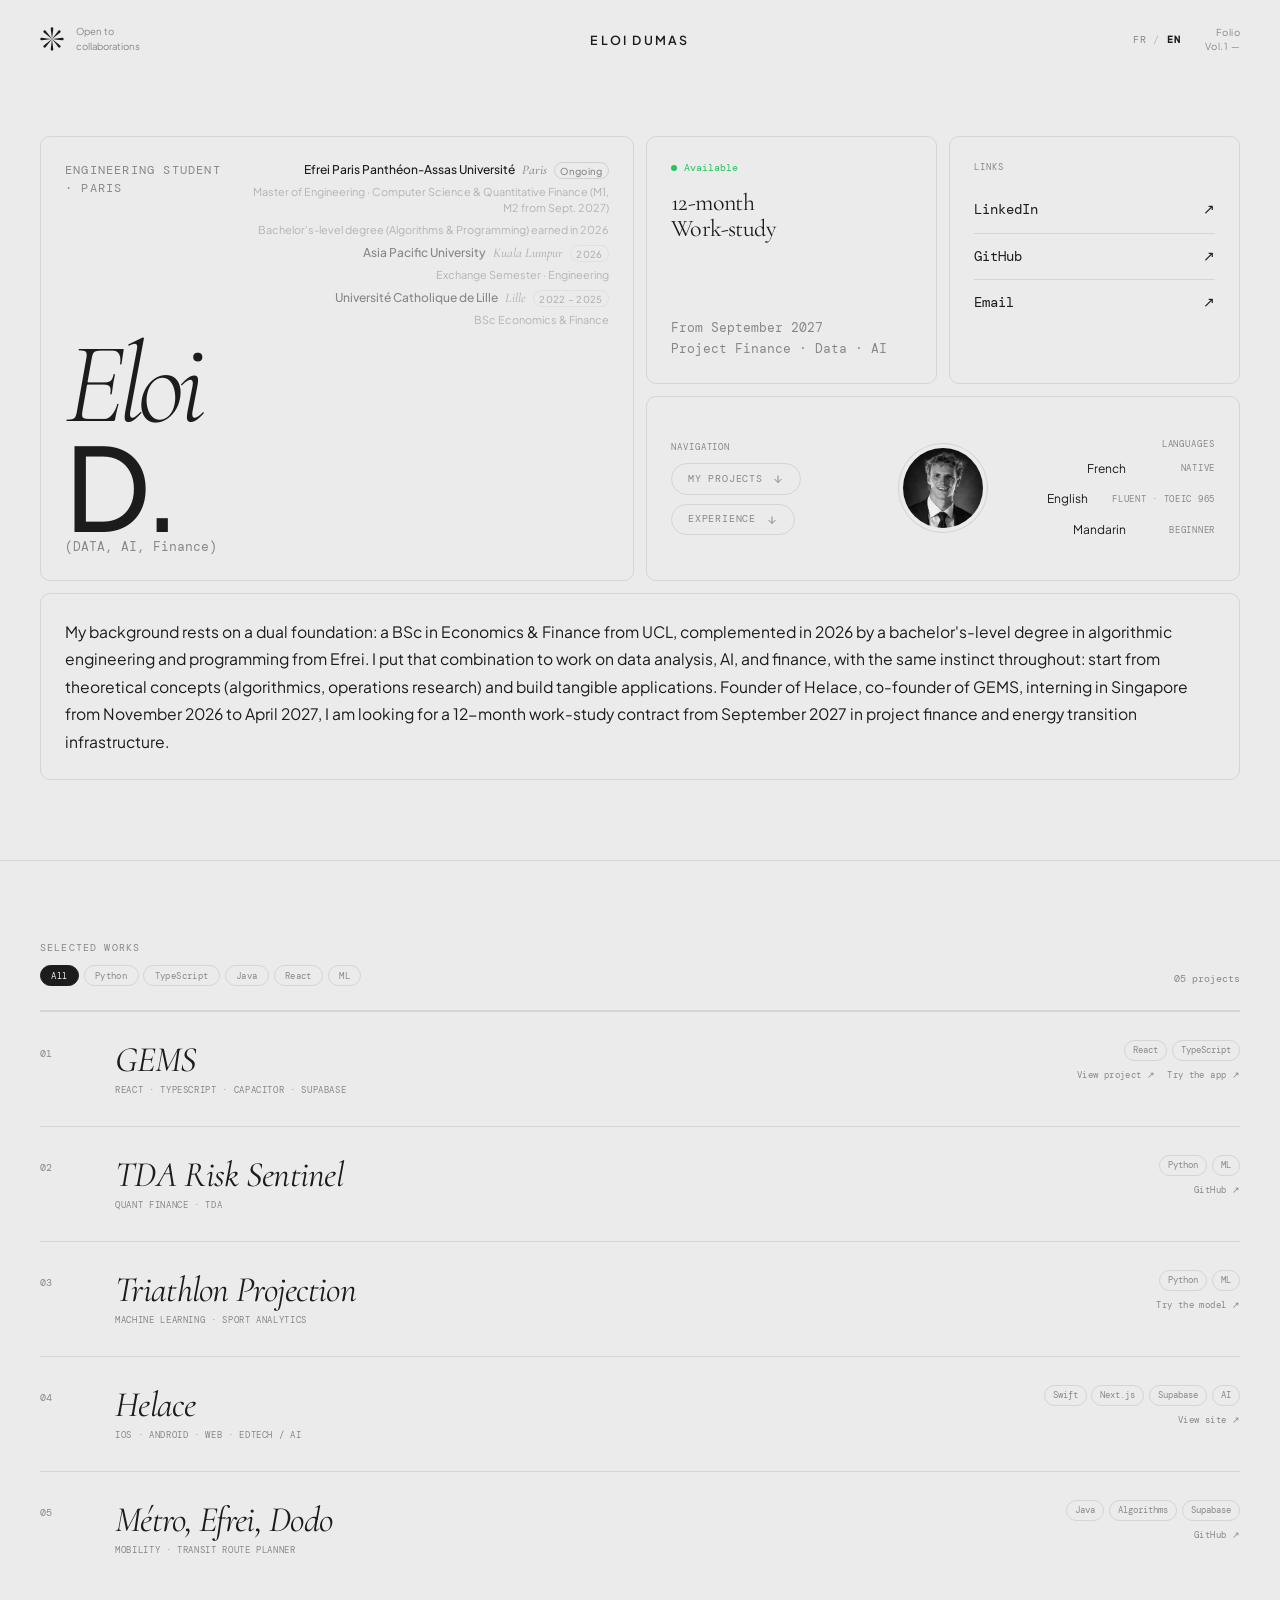
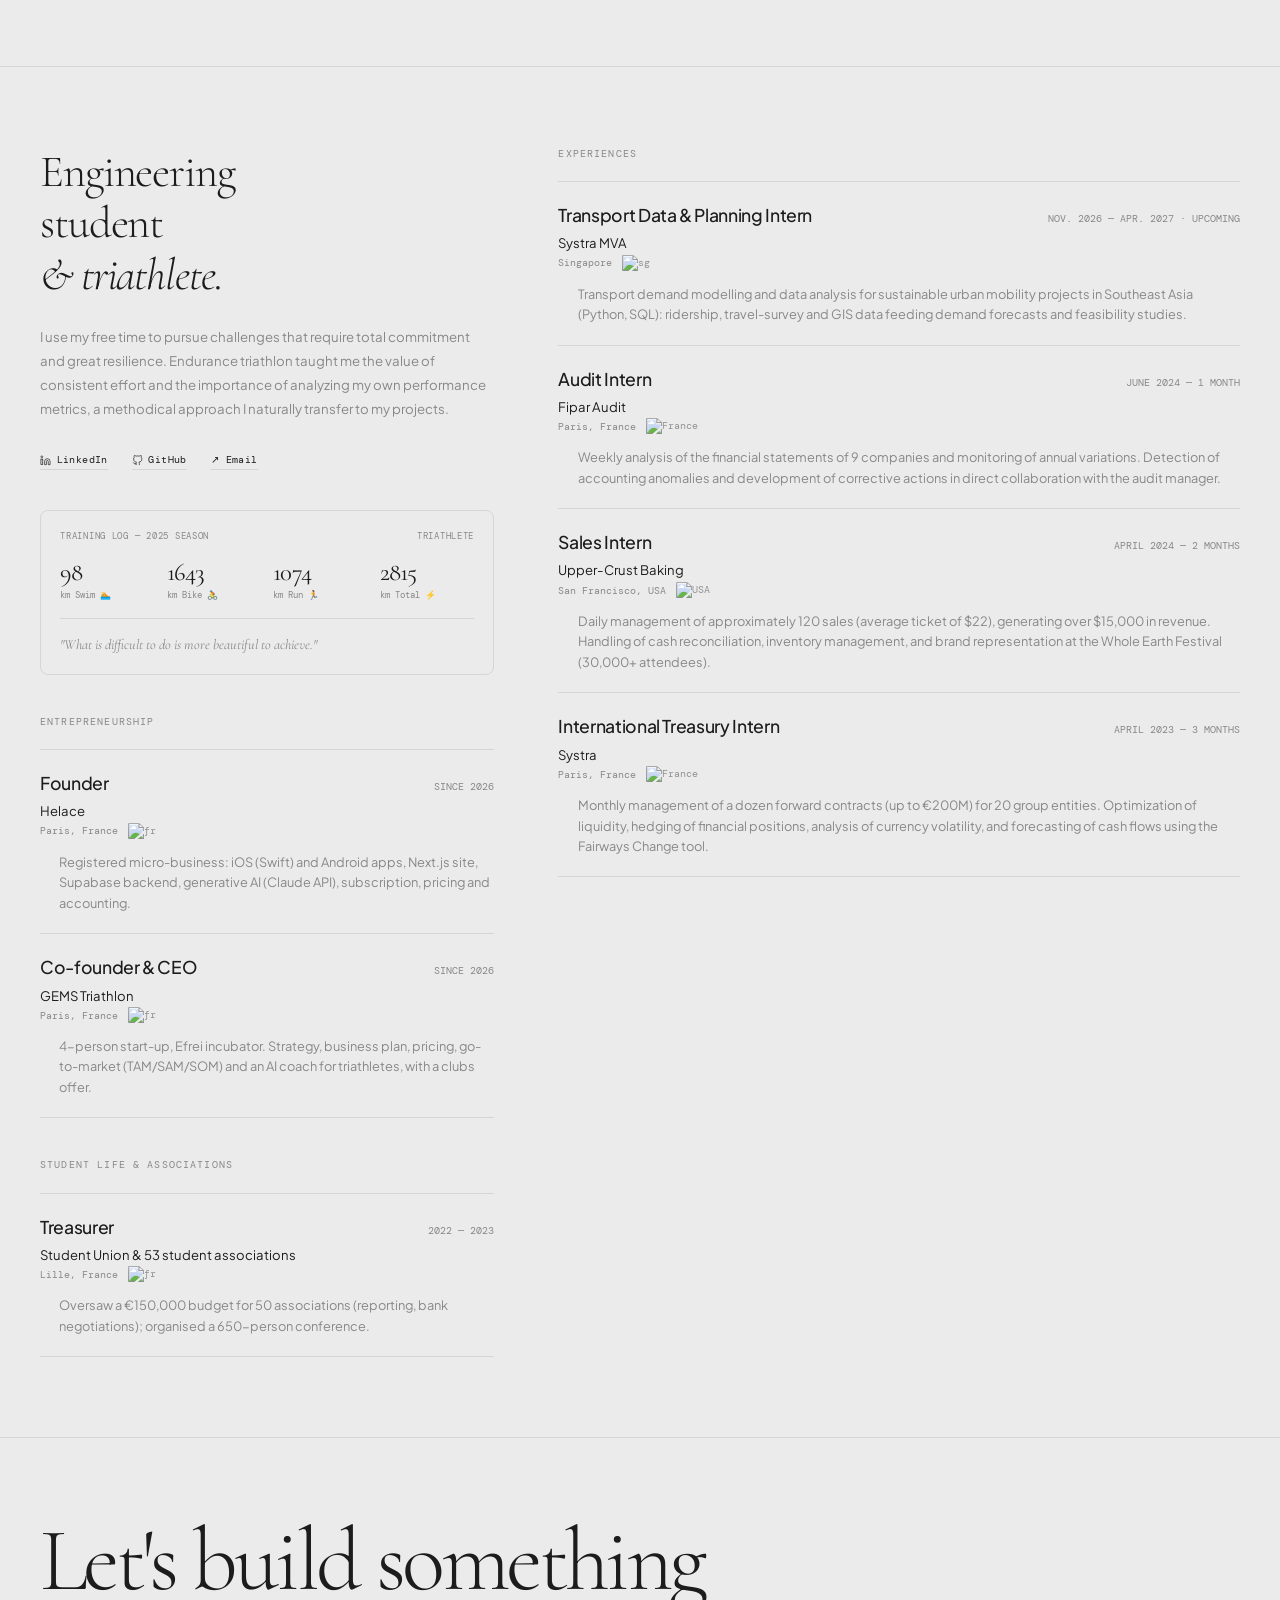
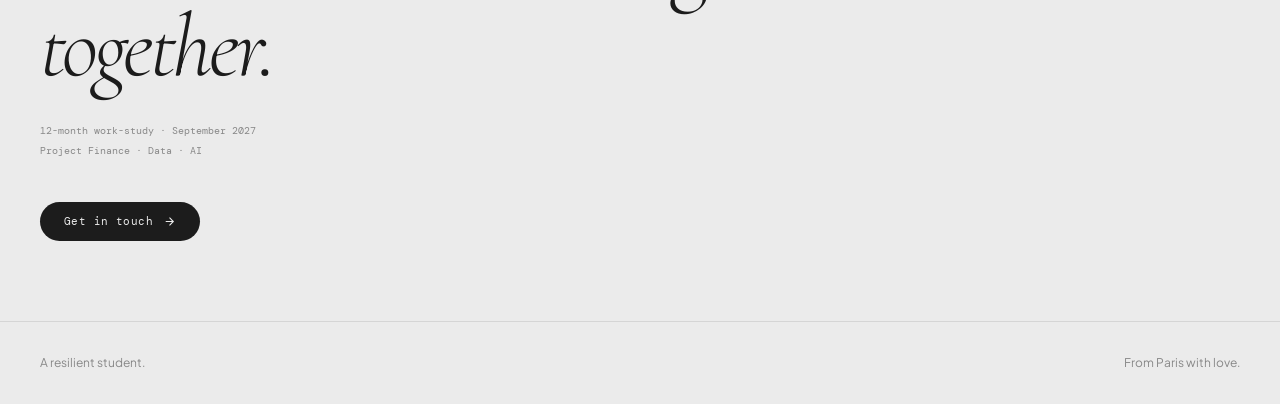
==== commit ab636fb1: "Move entrepreneurship and associative blocks to left column Co-Authored-By: Claude Sonnet 5.5 <norep" ====
--- a/en.html
+++ b/en.html
@@ -331,6 +331,51 @@
                 </div>
                 <p class="tri-q">"What is difficult to do is more beautiful to achieve."</p>
               </div>
+
+              <div class="exp-side">
+                <p class="skills-label">Entrepreneurship</p>
+                <div class="exp-list">
+                <div class="exp-row">
+                  <div class="exp-header">
+                    <h3 class="exp-title">Founder</h3>
+                    <span class="exp-date">Since 2026</span>
+                  </div>
+                  <p class="exp-company">Helace</p>
+                  <p class="exp-loc">Paris, France <img src="https://flagcdn.com/w20/fr.png" alt="fr" class="flag-icon"></p>
+                  <p class="exp-desc">
+                    Registered micro-business: iOS (Swift) and Android apps, Next.js site, Supabase backend, generative AI (Claude API), subscription, pricing and accounting.
+                  </p>
+                </div>
+                <div class="exp-row">
+                  <div class="exp-header">
+                    <h3 class="exp-title">Co-founder & CEO</h3>
+                    <span class="exp-date">Since 2026</span>
+                  </div>
+                  <p class="exp-company">GEMS Triathlon</p>
+                  <p class="exp-loc">Paris, France <img src="https://flagcdn.com/w20/fr.png" alt="fr" class="flag-icon"></p>
+                  <p class="exp-desc">
+                    4-person start-up, Efrei incubator. Strategy, business plan, pricing, go-to-market (TAM/SAM/SOM) and an AI coach for triathletes, with a clubs offer.
+                  </p>
+                </div>
+                </div>
+              </div>
+
+              <div class="exp-side">
+                <p class="skills-label">Student life & associations</p>
+                <div class="exp-list">
+                <div class="exp-row">
+                  <div class="exp-header">
+                    <h3 class="exp-title">Treasurer</h3>
+                    <span class="exp-date">2022 — 2023</span>
+                  </div>
+                  <p class="exp-company">Student Union & 53 student associations</p>
+                  <p class="exp-loc">Lille, France <img src="https://flagcdn.com/w20/fr.png" alt="fr" class="flag-icon"></p>
+                  <p class="exp-desc">
+                    Oversaw a €150,000 budget for 50 associations (reporting, bank negotiations); organised a 650-person conference.
+                  </p>
+                </div>
+                </div>
+              </div>
             </div>
 
             <div class="r" style="transition-delay:.1s">
@@ -346,39 +391,6 @@
                   <p class="exp-loc">Singapore <img src="https://flagcdn.com/w20/sg.png" alt="sg" class="flag-icon"></p>
                   <p class="exp-desc">
                     Transport demand modelling and data analysis for sustainable urban mobility projects in Southeast Asia (Python, SQL): ridership, travel-survey and GIS data feeding demand forecasts and feasibility studies.
-                  </p>
-                </div>
-                <div class="exp-row">
-                  <div class="exp-header">
-                    <h3 class="exp-title">Founder</h3>
-                    <span class="exp-date">Since 2026</span>
-                  </div>
-                  <p class="exp-company">Helace</p>
-                  <p class="exp-loc">Paris, France <img src="https://flagcdn.com/w20/fr.png" alt="fr" class="flag-icon"></p>
-                  <p class="exp-desc">
-                    Registered micro-business: iOS (Swift) and Android apps, Next.js site, Supabase backend, generative AI (Claude API), subscription, pricing and accounting.
-                  </p>
-                </div>
-                <div class="exp-row">
-                  <div class="exp-header">
-                    <h3 class="exp-title">Co-founder & CEO</h3>
-                    <span class="exp-date">Since 2026</span>
-                  </div>
-                  <p class="exp-company">GEMS Triathlon</p>
-                  <p class="exp-loc">Paris, France <img src="https://flagcdn.com/w20/fr.png" alt="fr" class="flag-icon"></p>
-                  <p class="exp-desc">
-                    4-person start-up, Efrei incubator. Strategy, business plan, pricing, go-to-market (TAM/SAM/SOM) and an AI coach for triathletes, with a clubs offer.
-                  </p>
-                </div>
-                <div class="exp-row">
-                  <div class="exp-header">
-                    <h3 class="exp-title">Treasurer</h3>
-                    <span class="exp-date">2022 — 2023</span>
-                  </div>
-                  <p class="exp-company">Student Union & 53 student associations</p>
-                  <p class="exp-loc">Lille, France <img src="https://flagcdn.com/w20/fr.png" alt="fr" class="flag-icon"></p>
-                  <p class="exp-desc">
-                    Oversaw a €150,000 budget for 50 associations (reporting, bank negotiations); organised a 650-person conference.
                   </p>
                 </div>
                 <div class="exp-row">
--- a/style.css
+++ b/style.css
@@ -843,4 +843,5 @@
 .lang-sep {
   color: var(--muted);
   opacity: 0.5;
-}+}
+.exp-side { margin-top: 2.5rem; }
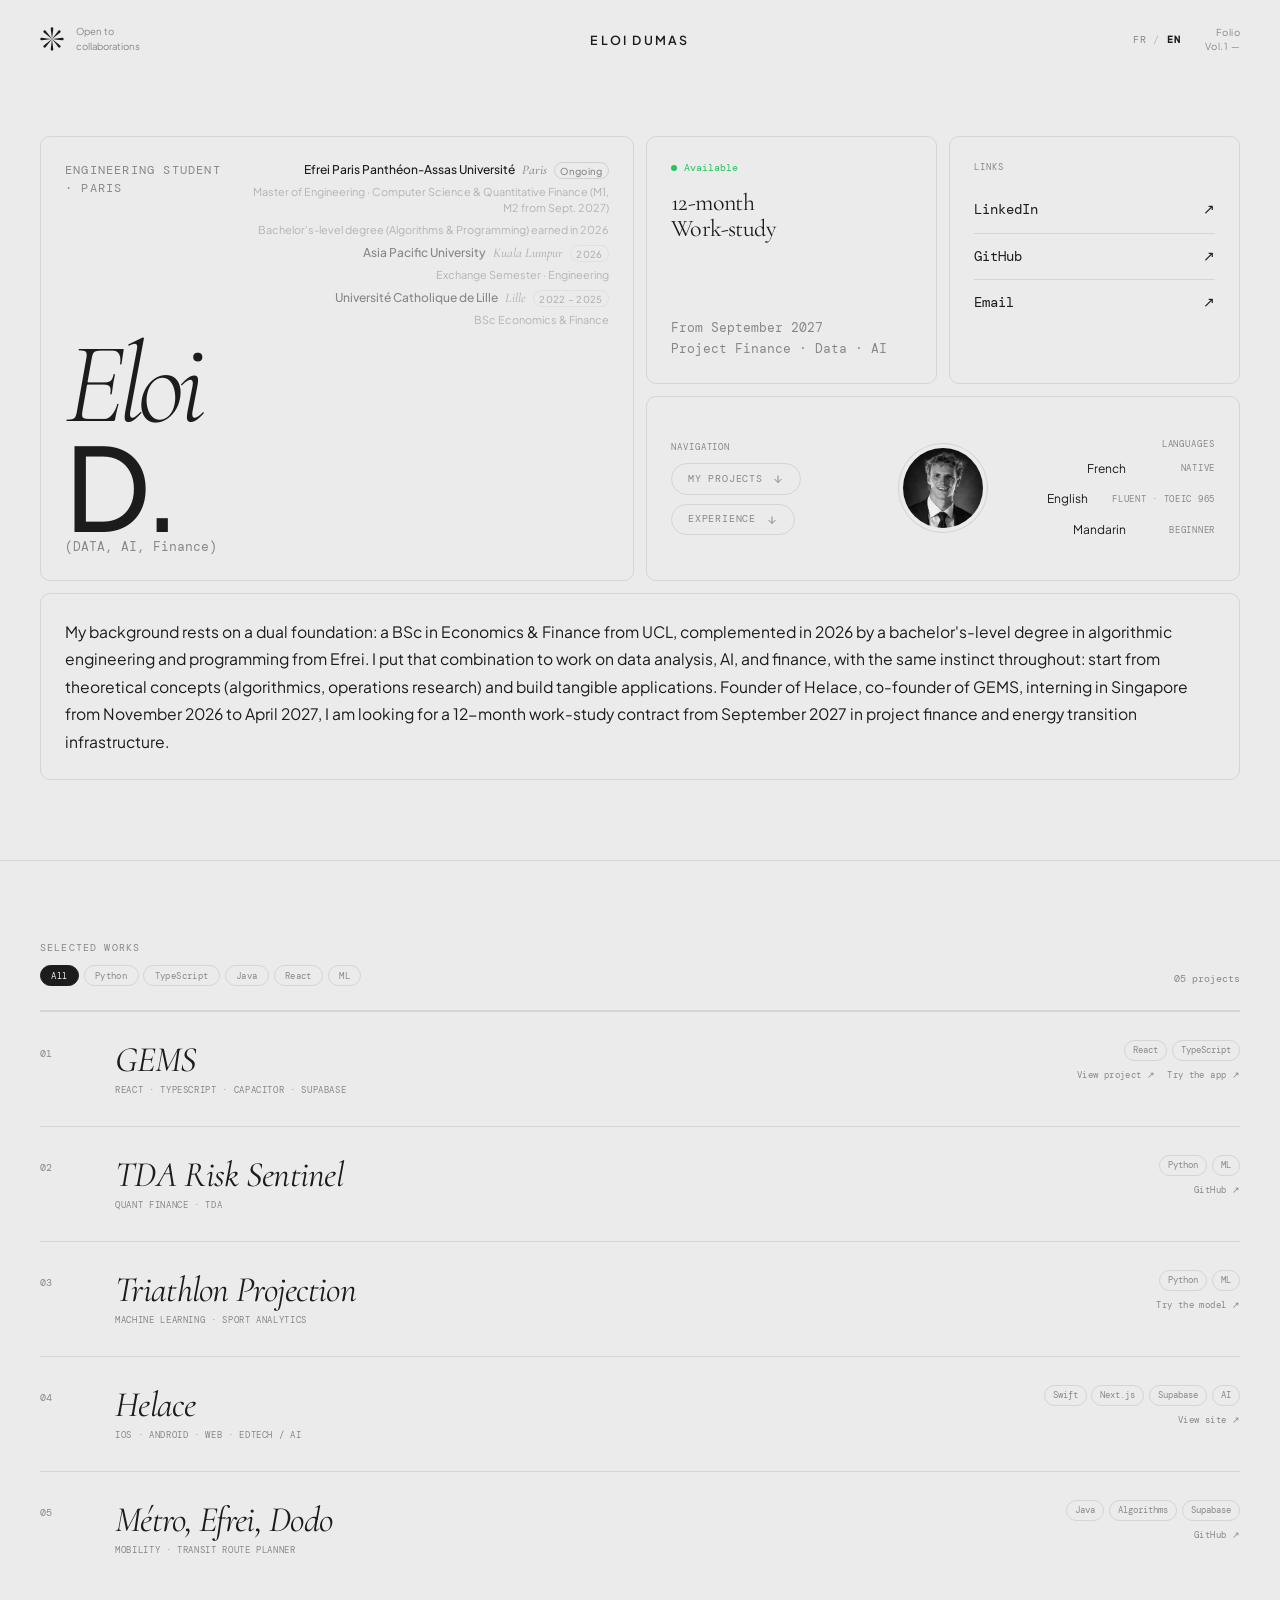
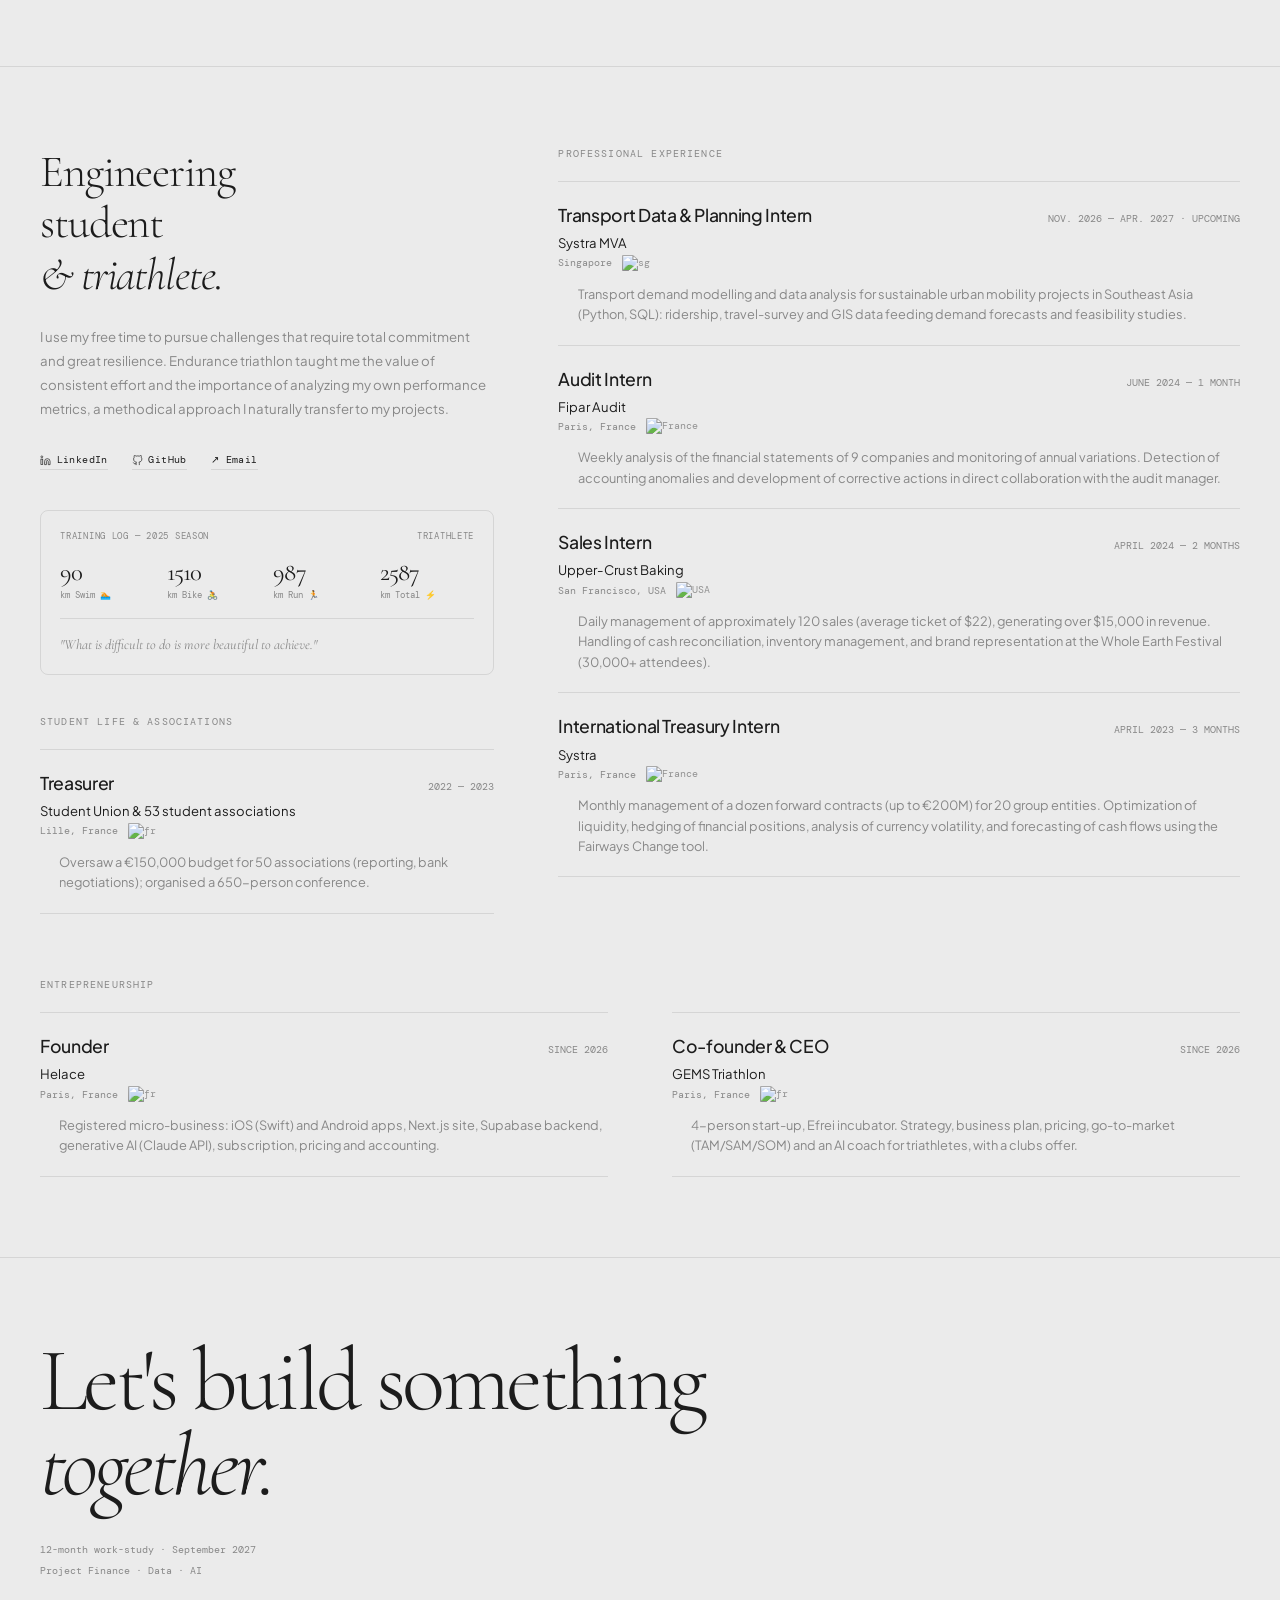
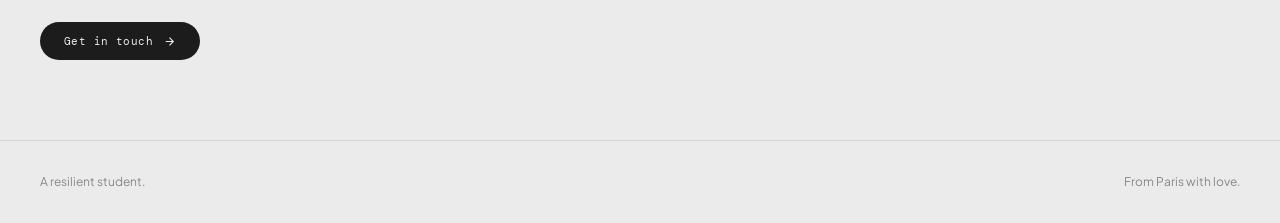
==== commit 1e638282: "Rebalance experience layout: pro right, associative left, entrepreneurship full width Co-Authored-By" ====
--- a/en.html
+++ b/en.html
@@ -332,33 +332,6 @@
                 <p class="tri-q">"What is difficult to do is more beautiful to achieve."</p>
               </div>
 
-              <div class="exp-side">
-                <p class="skills-label">Entrepreneurship</p>
-                <div class="exp-list">
-                <div class="exp-row">
-                  <div class="exp-header">
-                    <h3 class="exp-title">Founder</h3>
-                    <span class="exp-date">Since 2026</span>
-                  </div>
-                  <p class="exp-company">Helace</p>
-                  <p class="exp-loc">Paris, France <img src="https://flagcdn.com/w20/fr.png" alt="fr" class="flag-icon"></p>
-                  <p class="exp-desc">
-                    Registered micro-business: iOS (Swift) and Android apps, Next.js site, Supabase backend, generative AI (Claude API), subscription, pricing and accounting.
-                  </p>
-                </div>
-                <div class="exp-row">
-                  <div class="exp-header">
-                    <h3 class="exp-title">Co-founder & CEO</h3>
-                    <span class="exp-date">Since 2026</span>
-                  </div>
-                  <p class="exp-company">GEMS Triathlon</p>
-                  <p class="exp-loc">Paris, France <img src="https://flagcdn.com/w20/fr.png" alt="fr" class="flag-icon"></p>
-                  <p class="exp-desc">
-                    4-person start-up, Efrei incubator. Strategy, business plan, pricing, go-to-market (TAM/SAM/SOM) and an AI coach for triathletes, with a clubs offer.
-                  </p>
-                </div>
-                </div>
-              </div>
 
               <div class="exp-side">
                 <p class="skills-label">Student life & associations</p>
@@ -379,7 +352,7 @@
             </div>
 
             <div class="r" style="transition-delay:.1s">
-              <p class="skills-label">Experiences</p>
+              <p class="skills-label">Professional experience</p>
               
               <div class="exp-list">
                 <div class="exp-row">
@@ -429,6 +402,34 @@
             </div>
             
           </div>
+
+              <div class="exp-side exp-wide r">
+                <p class="skills-label">Entrepreneurship</p>
+                <div class="exp-list">
+                <div class="exp-row">
+                  <div class="exp-header">
+                    <h3 class="exp-title">Founder</h3>
+                    <span class="exp-date">Since 2026</span>
+                  </div>
+                  <p class="exp-company">Helace</p>
+                  <p class="exp-loc">Paris, France <img src="https://flagcdn.com/w20/fr.png" alt="fr" class="flag-icon"></p>
+                  <p class="exp-desc">
+                    Registered micro-business: iOS (Swift) and Android apps, Next.js site, Supabase backend, generative AI (Claude API), subscription, pricing and accounting.
+                  </p>
+                </div>
+                <div class="exp-row">
+                  <div class="exp-header">
+                    <h3 class="exp-title">Co-founder & CEO</h3>
+                    <span class="exp-date">Since 2026</span>
+                  </div>
+                  <p class="exp-company">GEMS Triathlon</p>
+                  <p class="exp-loc">Paris, France <img src="https://flagcdn.com/w20/fr.png" alt="fr" class="flag-icon"></p>
+                  <p class="exp-desc">
+                    4-person start-up, Efrei incubator. Strategy, business plan, pricing, go-to-market (TAM/SAM/SOM) and an AI coach for triathletes, with a clubs offer.
+                  </p>
+                </div>
+                </div>
+              </div>
         </div>
       </section>
 
--- a/style.css
+++ b/style.css
@@ -845,3 +845,10 @@
   opacity: 0.5;
 }
 .exp-side { margin-top: 2.5rem; }
+.exp-wide { margin-top: 4rem; }
+.exp-wide .exp-list { display: grid; grid-template-columns: 1fr 1fr; column-gap: 4rem; }
+.exp-wide .exp-row:nth-of-type(2) { border-top: 1px solid var(--dim); }
+@media (max-width: 900px) {
+  .exp-wide .exp-list { grid-template-columns: 1fr; }
+  .exp-wide .exp-row:nth-of-type(2) { border-top: 0; }
+}
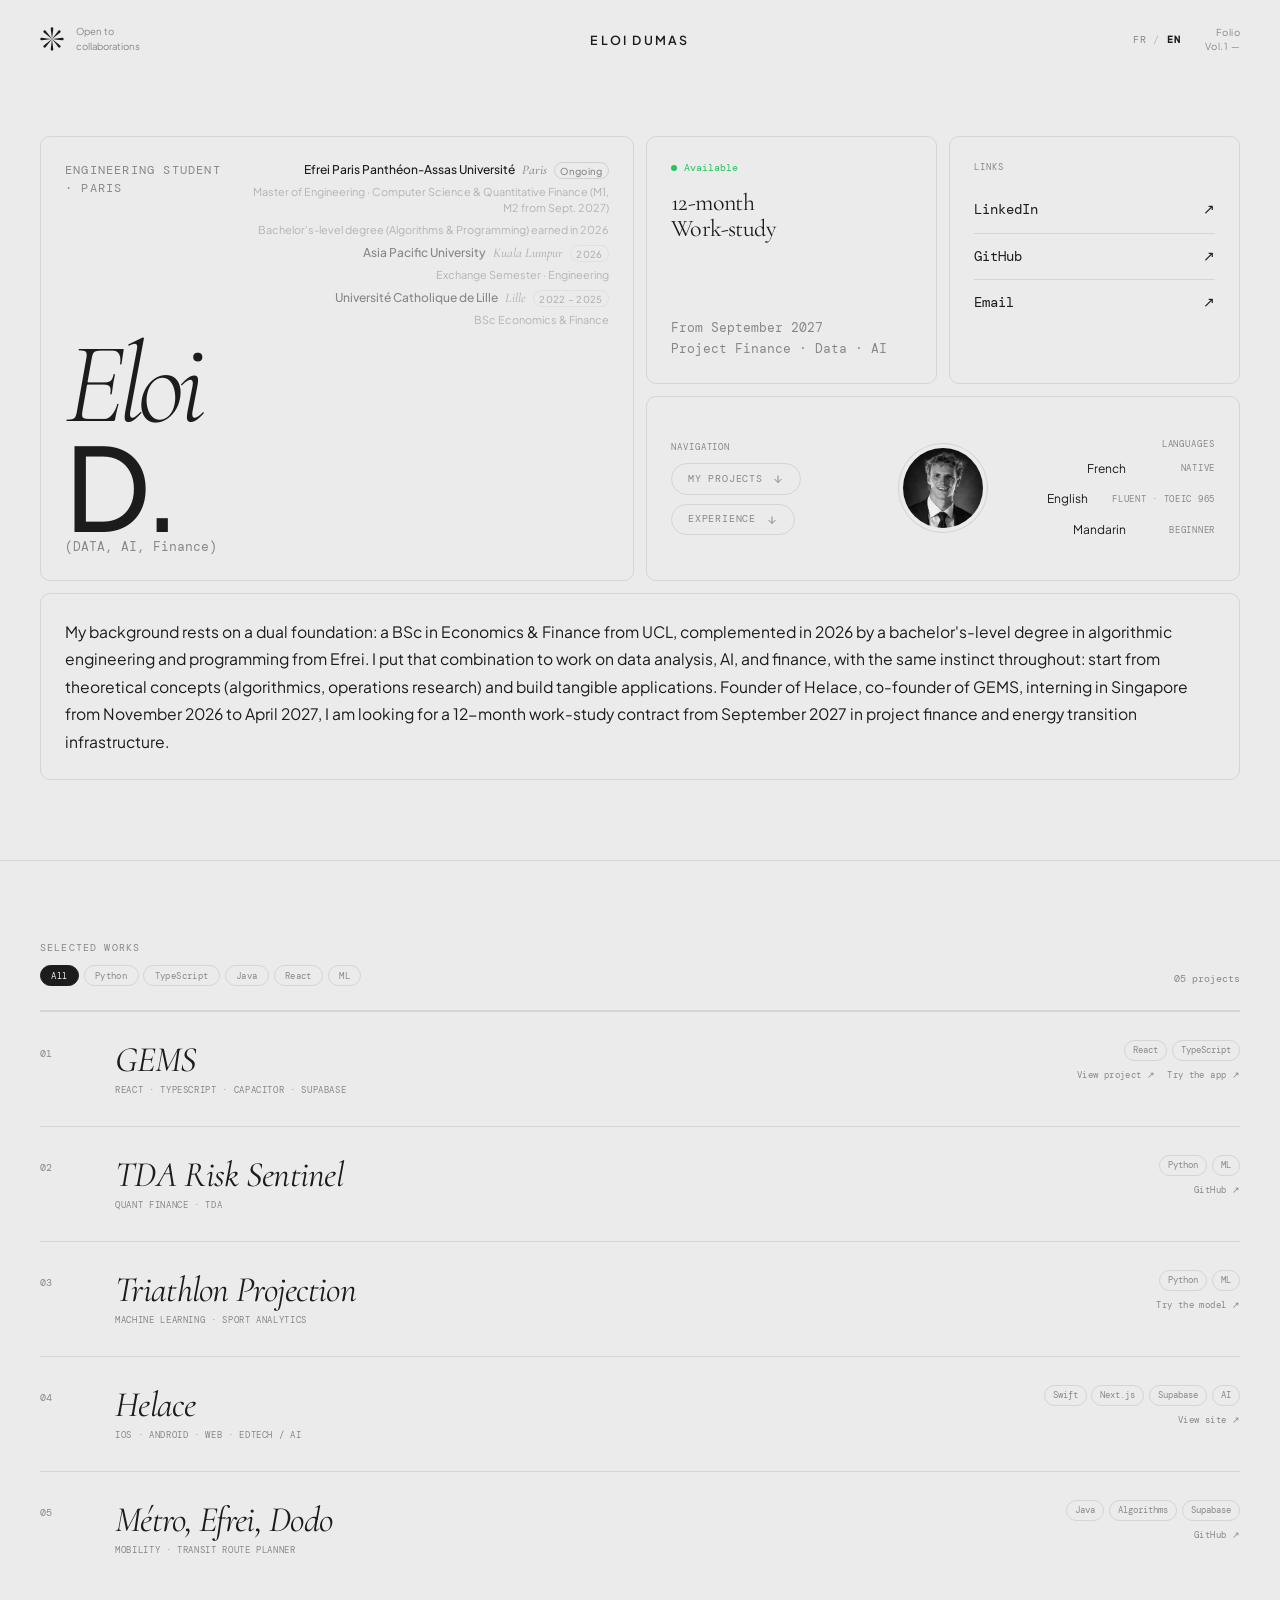
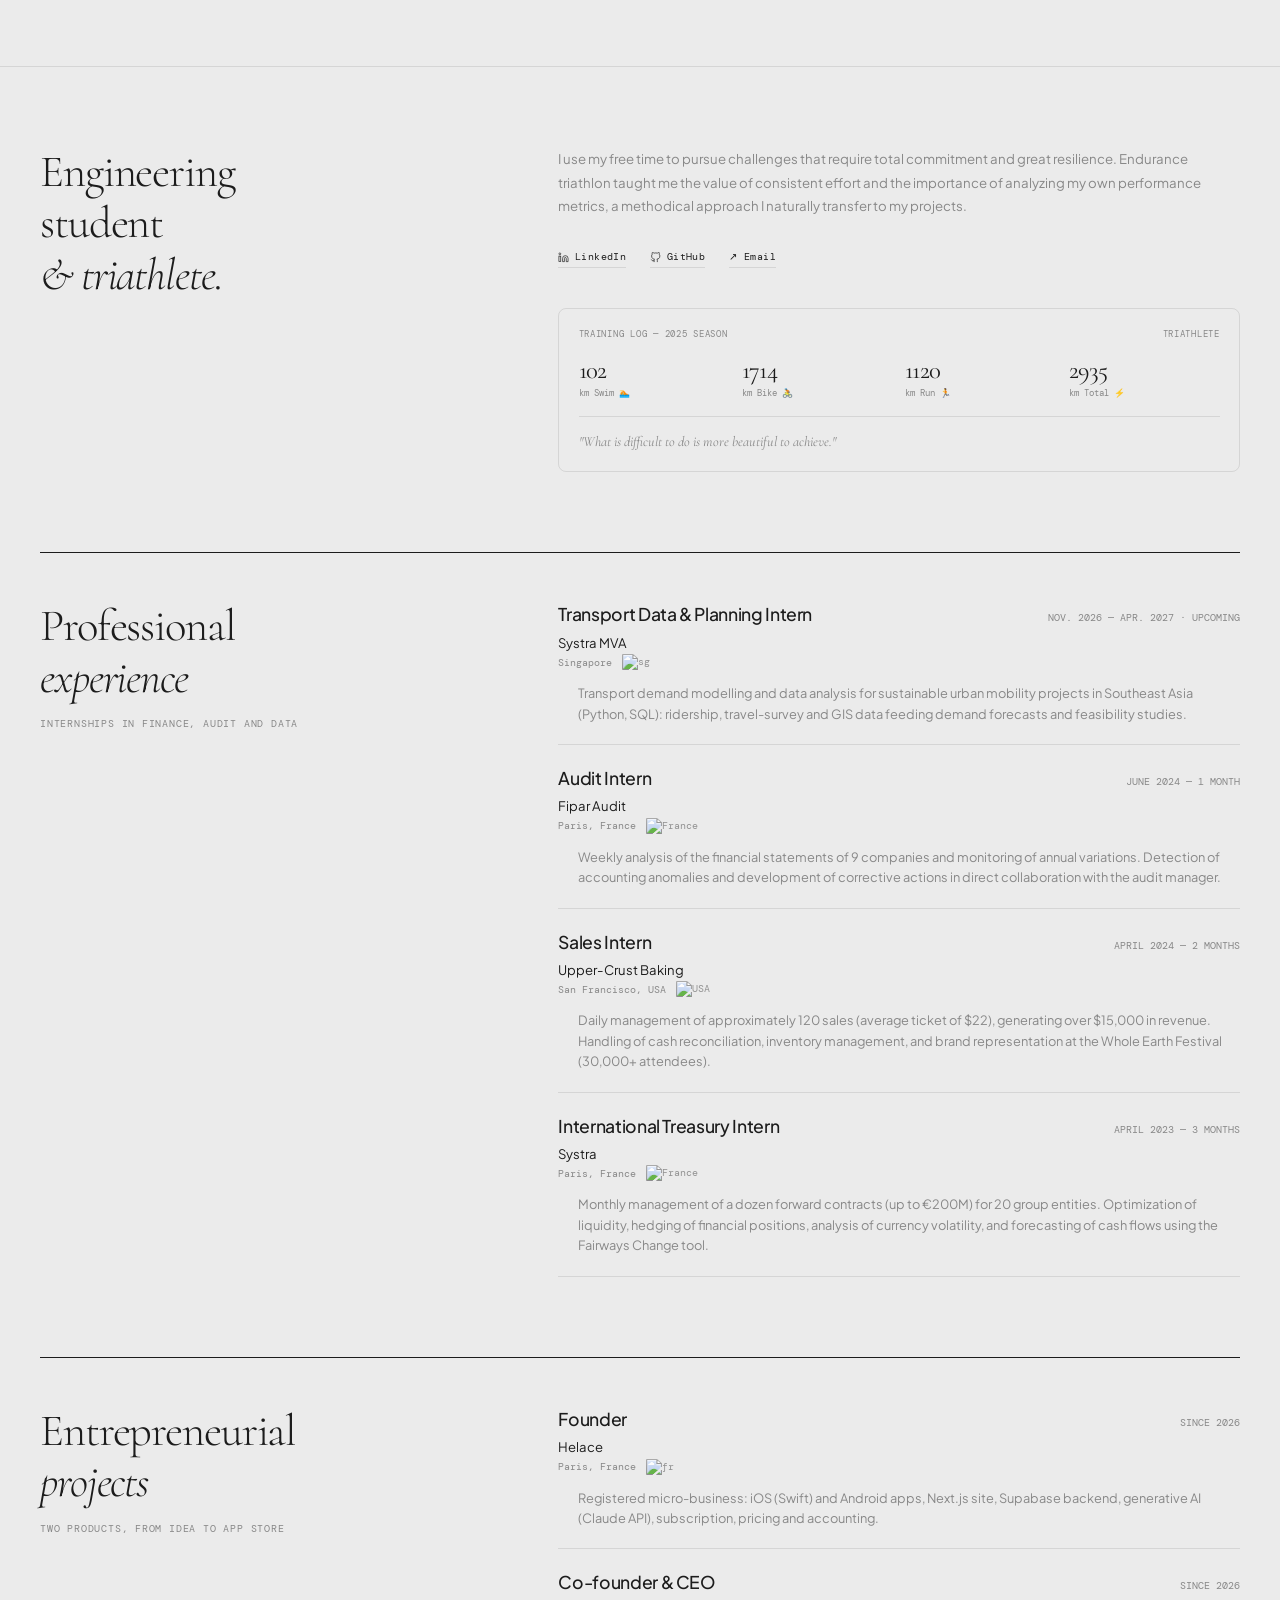
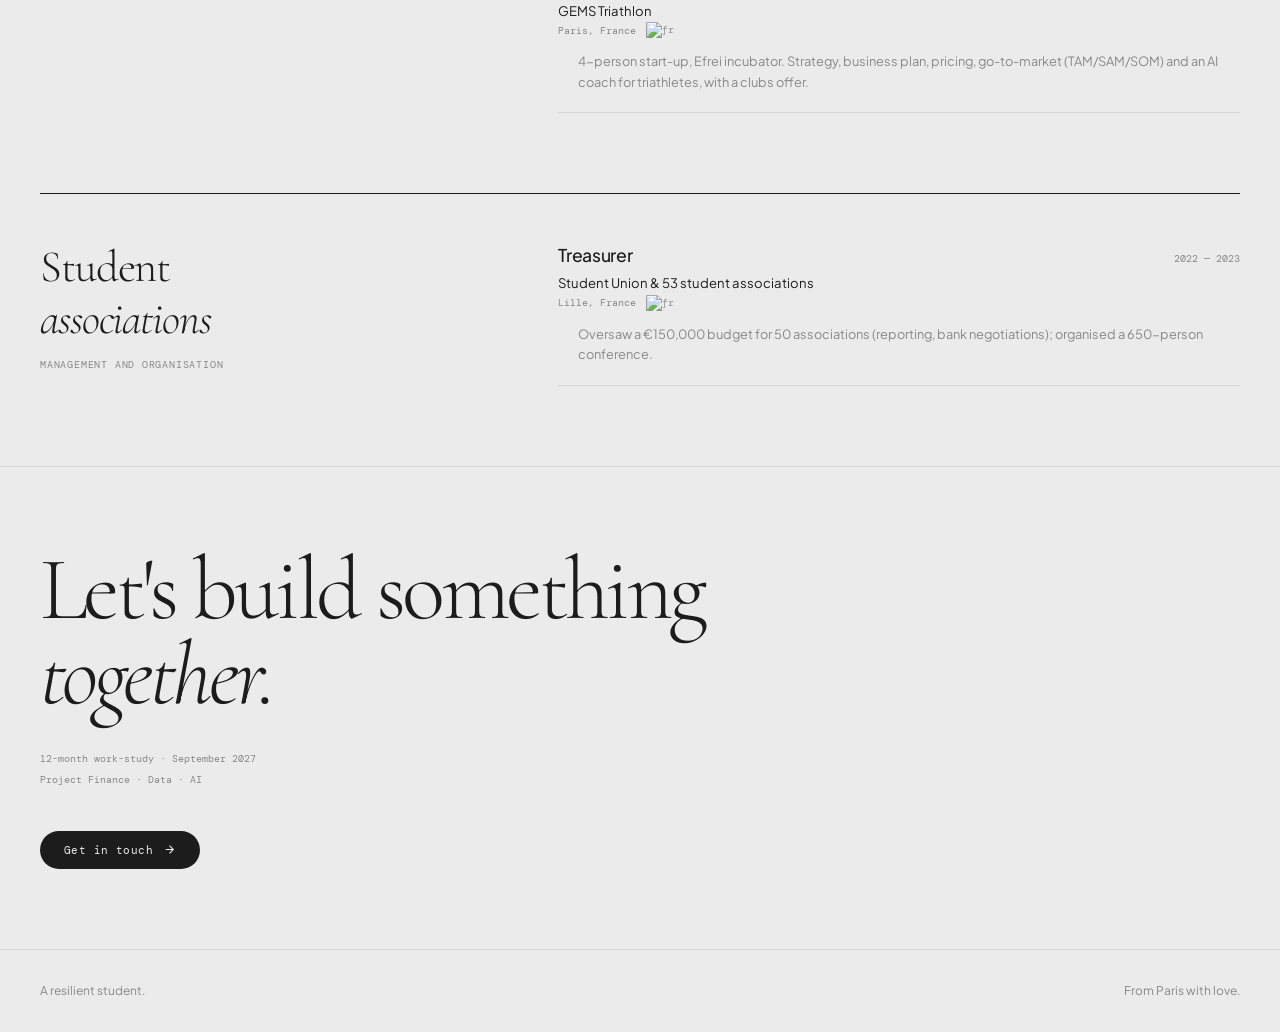
==== commit 2d7c4b3d: "Experience section as three titled bands (pro, entrepreneurial, associative) Co-Authored-By: Claude " ====
--- a/en.html
+++ b/en.html
@@ -282,11 +282,12 @@
       <section id="about">
         <div class="container">
           <div class="about-grid">
-            
             <div class="r">
               <h2 class="about-h">
                 Engineering <br>student<br><em>&amp; triathlete.</em>
               </h2>
+            </div>
+            <div class="r" style="transition-delay:.1s">
               <p class="about-body">
                 I use my free time to pursue challenges that require total
                  commitment and great resilience. Endurance triathlon taught me the 
@@ -331,11 +332,98 @@
                 </div>
                 <p class="tri-q">"What is difficult to do is more beautiful to achieve."</p>
               </div>
-
-
-              <div class="exp-side">
-                <p class="skills-label">Student life & associations</p>
-                <div class="exp-list">
+            </div>
+          </div>
+
+          <div class="exp-band r">
+            <div class="exp-band-head">
+              <h2 class="about-h">Professional<br><em>experience</em></h2>
+              <p class="exp-band-sub">Internships in finance, audit and data</p>
+            </div>
+            <div class="exp-list">
+                <div class="exp-row">
+                  <div class="exp-header">
+                    <h3 class="exp-title">Transport Data & Planning Intern</h3>
+                    <span class="exp-date">Nov. 2026 — Apr. 2027 · Upcoming</span>
+                  </div>
+                  <p class="exp-company">Systra MVA</p>
+                  <p class="exp-loc">Singapore <img src="https://flagcdn.com/w20/sg.png" alt="sg" class="flag-icon"></p>
+                  <p class="exp-desc">
+                    Transport demand modelling and data analysis for sustainable urban mobility projects in Southeast Asia (Python, SQL): ridership, travel-survey and GIS data feeding demand forecasts and feasibility studies.
+                  </p>
+                </div>
+                <div class="exp-row">
+                  <div class="exp-header">
+                    <h3 class="exp-title">Audit Intern</h3>
+                    <span class="exp-date">June 2024 — 1 month</span>
+                  </div>
+                  <p class="exp-company">Fipar Audit</p>
+                  <p class="exp-loc">Paris, France <img src="https://flagcdn.com/w20/fr.png" alt="France" class="flag-icon"></p>
+                  <p class="exp-desc">
+                    Weekly analysis of the financial statements of 9 companies and monitoring of annual variations. Detection of accounting anomalies and development of corrective actions in direct collaboration with the audit manager.                  </p>
+                </div>
+                <div class="exp-row">
+                  <div class="exp-header">
+                    <h3 class="exp-title">Sales Intern</h3>
+                    <span class="exp-date">April 2024 — 2 months</span>
+                  </div>
+                  <p class="exp-company">Upper-Crust Baking</p>
+                  <p class="exp-loc">San Francisco, USA <img src="https://flagcdn.com/w20/us.png" alt="USA" class="flag-icon"></p>
+                  <p class="exp-desc">
+                    Daily management of approximately 120 sales (average ticket of $22), generating over $15,000 in revenue. Handling of cash reconciliation, inventory management, and brand representation at the Whole Earth Festival (30,000+ attendees).
+                  </p>
+                </div>
+                <div class="exp-row">
+                  <div class="exp-header">
+                    <h3 class="exp-title">International Treasury Intern</h3>
+                    <span class="exp-date">April 2023 — 3 months</span>
+                  </div>
+                  <p class="exp-company">Systra</p>
+                  <p class="exp-loc">Paris, France <img src="https://flagcdn.com/w20/fr.png" alt="France" class="flag-icon"></p>
+                  <p class="exp-desc">
+                    Monthly management of a dozen forward contracts (up to €200M) for 20 group entities. Optimization of liquidity, hedging of financial positions, analysis of currency volatility, and forecasting of cash flows using the Fairways Change tool.
+                  </p>
+                </div>
+            </div>
+          </div>
+
+          <div class="exp-band r">
+            <div class="exp-band-head">
+              <h2 class="about-h">Entrepreneurial<br><em>projects</em></h2>
+              <p class="exp-band-sub">Two products, from idea to App Store</p>
+            </div>
+            <div class="exp-list">
+                <div class="exp-row">
+                  <div class="exp-header">
+                    <h3 class="exp-title">Founder</h3>
+                    <span class="exp-date">Since 2026</span>
+                  </div>
+                  <p class="exp-company">Helace</p>
+                  <p class="exp-loc">Paris, France <img src="https://flagcdn.com/w20/fr.png" alt="fr" class="flag-icon"></p>
+                  <p class="exp-desc">
+                    Registered micro-business: iOS (Swift) and Android apps, Next.js site, Supabase backend, generative AI (Claude API), subscription, pricing and accounting.
+                  </p>
+                </div>
+                <div class="exp-row">
+                  <div class="exp-header">
+                    <h3 class="exp-title">Co-founder & CEO</h3>
+                    <span class="exp-date">Since 2026</span>
+                  </div>
+                  <p class="exp-company">GEMS Triathlon</p>
+                  <p class="exp-loc">Paris, France <img src="https://flagcdn.com/w20/fr.png" alt="fr" class="flag-icon"></p>
+                  <p class="exp-desc">
+                    4-person start-up, Efrei incubator. Strategy, business plan, pricing, go-to-market (TAM/SAM/SOM) and an AI coach for triathletes, with a clubs offer.
+                  </p>
+                </div>
+            </div>
+          </div>
+
+          <div class="exp-band r">
+            <div class="exp-band-head">
+              <h2 class="about-h">Student<br><em>associations</em></h2>
+              <p class="exp-band-sub">Management and organisation</p>
+            </div>
+            <div class="exp-list">
                 <div class="exp-row">
                   <div class="exp-header">
                     <h3 class="exp-title">Treasurer</h3>
@@ -347,89 +435,8 @@
                     Oversaw a €150,000 budget for 50 associations (reporting, bank negotiations); organised a 650-person conference.
                   </p>
                 </div>
-                </div>
-              </div>
-            </div>
-
-            <div class="r" style="transition-delay:.1s">
-              <p class="skills-label">Professional experience</p>
-              
-              <div class="exp-list">
-                <div class="exp-row">
-                  <div class="exp-header">
-                    <h3 class="exp-title">Transport Data & Planning Intern</h3>
-                    <span class="exp-date">Nov. 2026 — Apr. 2027 · Upcoming</span>
-                  </div>
-                  <p class="exp-company">Systra MVA</p>
-                  <p class="exp-loc">Singapore <img src="https://flagcdn.com/w20/sg.png" alt="sg" class="flag-icon"></p>
-                  <p class="exp-desc">
-                    Transport demand modelling and data analysis for sustainable urban mobility projects in Southeast Asia (Python, SQL): ridership, travel-survey and GIS data feeding demand forecasts and feasibility studies.
-                  </p>
-                </div>
-                <div class="exp-row">
-                  <div class="exp-header">
-                    <h3 class="exp-title">Audit Intern</h3>
-                    <span class="exp-date">June 2024 — 1 month</span>
-                  </div>
-                  <p class="exp-company">Fipar Audit</p>
-                  <p class="exp-loc">Paris, France <img src="https://flagcdn.com/w20/fr.png" alt="France" class="flag-icon"></p>
-                  <p class="exp-desc">
-                    Weekly analysis of the financial statements of 9 companies and monitoring of annual variations. Detection of accounting anomalies and development of corrective actions in direct collaboration with the audit manager.                  </p>
-                </div>
-                <div class="exp-row">
-                  <div class="exp-header">
-                    <h3 class="exp-title">Sales Intern</h3>
-                    <span class="exp-date">April 2024 — 2 months</span>
-                  </div>
-                  <p class="exp-company">Upper-Crust Baking</p>
-                  <p class="exp-loc">San Francisco, USA <img src="https://flagcdn.com/w20/us.png" alt="USA" class="flag-icon"></p>
-                  <p class="exp-desc">
-                    Daily management of approximately 120 sales (average ticket of $22), generating over $15,000 in revenue. Handling of cash reconciliation, inventory management, and brand representation at the Whole Earth Festival (30,000+ attendees).
-                  </p>
-                </div>
-                <div class="exp-row">
-                  <div class="exp-header">
-                    <h3 class="exp-title">International Treasury Intern</h3>
-                    <span class="exp-date">April 2023 — 3 months</span>
-                  </div>
-                  <p class="exp-company">Systra</p>
-                  <p class="exp-loc">Paris, France <img src="https://flagcdn.com/w20/fr.png" alt="France" class="flag-icon"></p>
-                  <p class="exp-desc">
-                    Monthly management of a dozen forward contracts (up to €200M) for 20 group entities. Optimization of liquidity, hedging of financial positions, analysis of currency volatility, and forecasting of cash flows using the Fairways Change tool.
-                  </p>
-                </div>
-              </div>
-            </div>
-            
-          </div>
-
-              <div class="exp-side exp-wide r">
-                <p class="skills-label">Entrepreneurship</p>
-                <div class="exp-list">
-                <div class="exp-row">
-                  <div class="exp-header">
-                    <h3 class="exp-title">Founder</h3>
-                    <span class="exp-date">Since 2026</span>
-                  </div>
-                  <p class="exp-company">Helace</p>
-                  <p class="exp-loc">Paris, France <img src="https://flagcdn.com/w20/fr.png" alt="fr" class="flag-icon"></p>
-                  <p class="exp-desc">
-                    Registered micro-business: iOS (Swift) and Android apps, Next.js site, Supabase backend, generative AI (Claude API), subscription, pricing and accounting.
-                  </p>
-                </div>
-                <div class="exp-row">
-                  <div class="exp-header">
-                    <h3 class="exp-title">Co-founder & CEO</h3>
-                    <span class="exp-date">Since 2026</span>
-                  </div>
-                  <p class="exp-company">GEMS Triathlon</p>
-                  <p class="exp-loc">Paris, France <img src="https://flagcdn.com/w20/fr.png" alt="fr" class="flag-icon"></p>
-                  <p class="exp-desc">
-                    4-person start-up, Efrei incubator. Strategy, business plan, pricing, go-to-market (TAM/SAM/SOM) and an AI coach for triathletes, with a clubs offer.
-                  </p>
-                </div>
-                </div>
-              </div>
+            </div>
+          </div>
         </div>
       </section>
 
--- a/style.css
+++ b/style.css
@@ -844,11 +844,19 @@
   color: var(--muted);
   opacity: 0.5;
 }
-.exp-side { margin-top: 2.5rem; }
-.exp-wide { margin-top: 4rem; }
-.exp-wide .exp-list { display: grid; grid-template-columns: 1fr 1fr; column-gap: 4rem; }
-.exp-wide .exp-row:nth-of-type(2) { border-top: 1px solid var(--dim); }
+
+/* ── Bandes d'expériences ── */
+.exp-band {
+  display: grid; grid-template-columns: 4fr 6fr; gap: 4rem; align-items: start;
+  margin-top: 5rem; padding-top: 3rem;
+  border-top: 1px solid var(--fg);
+}
+.exp-band .about-h { margin-bottom: .75rem; }
+.exp-band-sub {
+  font-family: var(--mono); font-size: .62rem; color: var(--muted);
+  letter-spacing: .08em; text-transform: uppercase; line-height: 1.6;
+}
+.exp-band .exp-row:first-of-type { border-top: 0; padding-top: 0; }
 @media (max-width: 900px) {
-  .exp-wide .exp-list { grid-template-columns: 1fr; }
-  .exp-wide .exp-row:nth-of-type(2) { border-top: 0; }
+  .exp-band { grid-template-columns: 1fr; gap: 1.5rem; margin-top: 3.5rem; padding-top: 2rem; }
 }
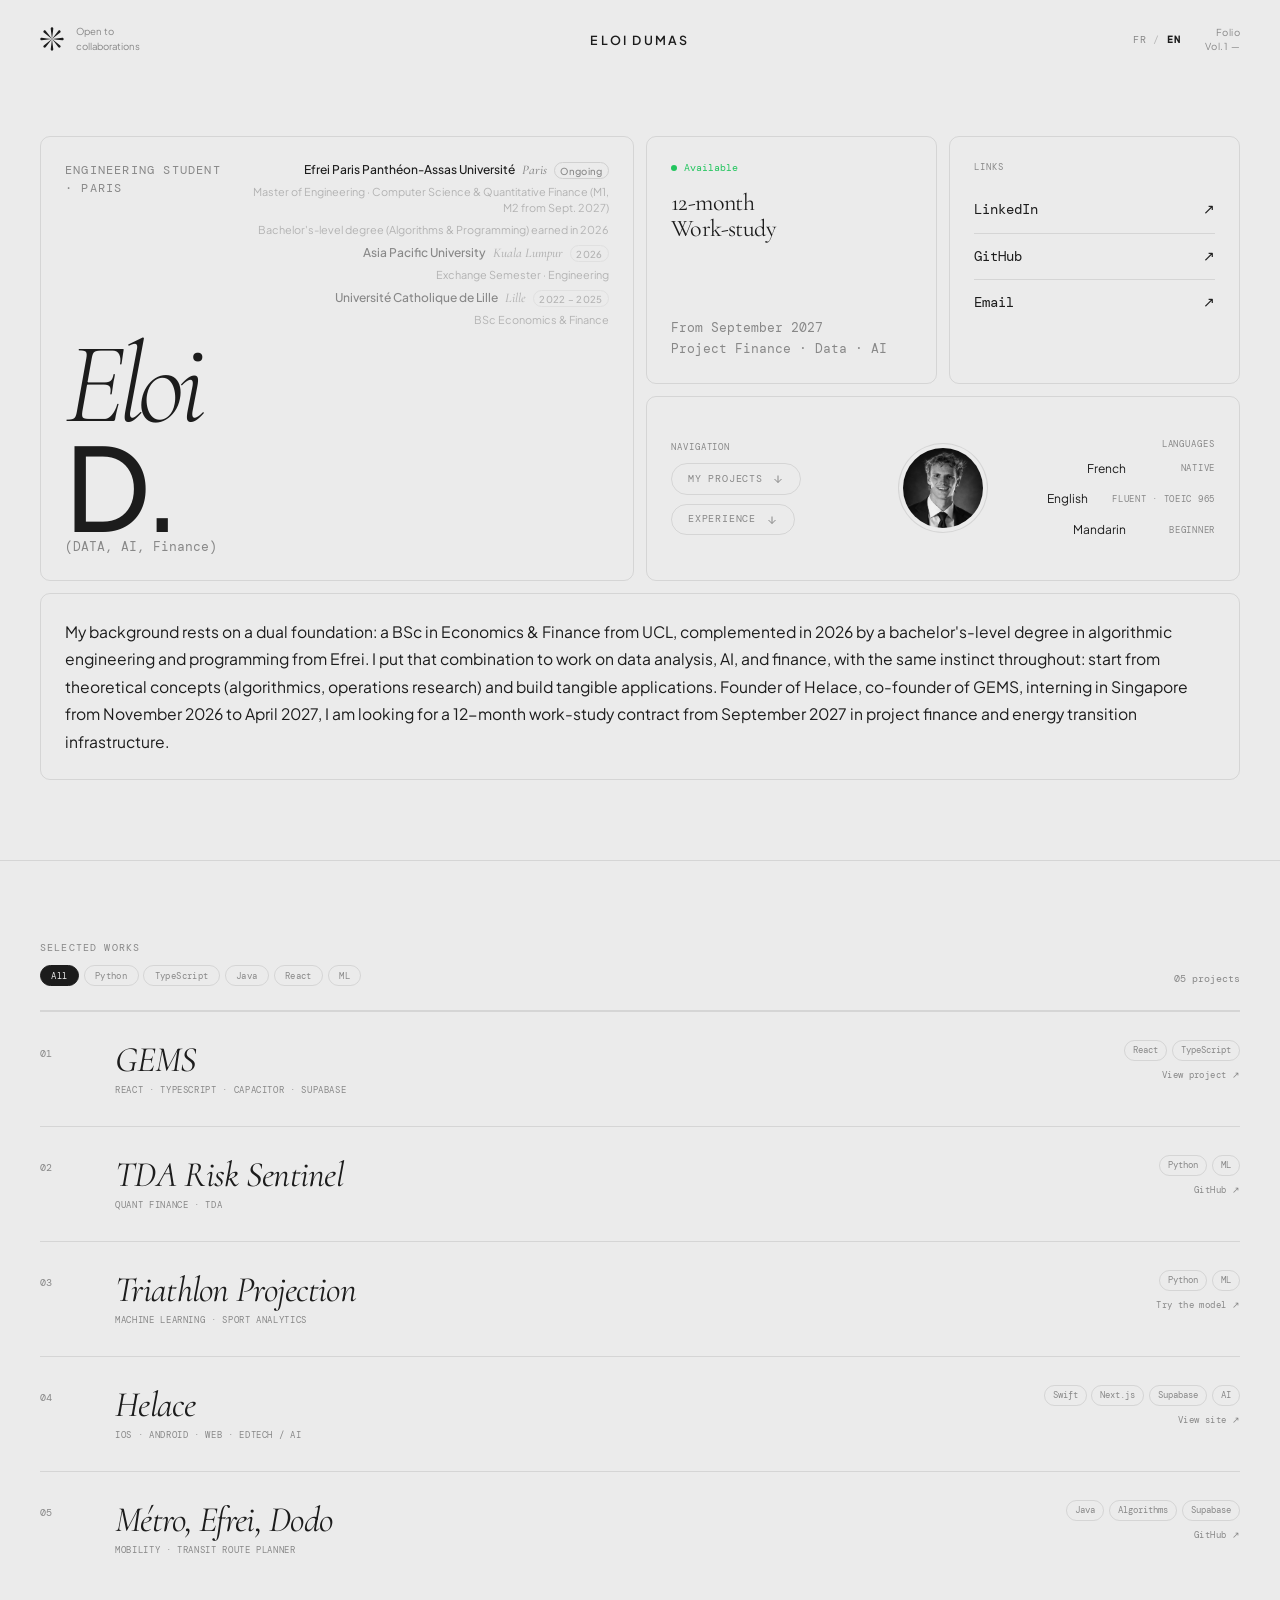
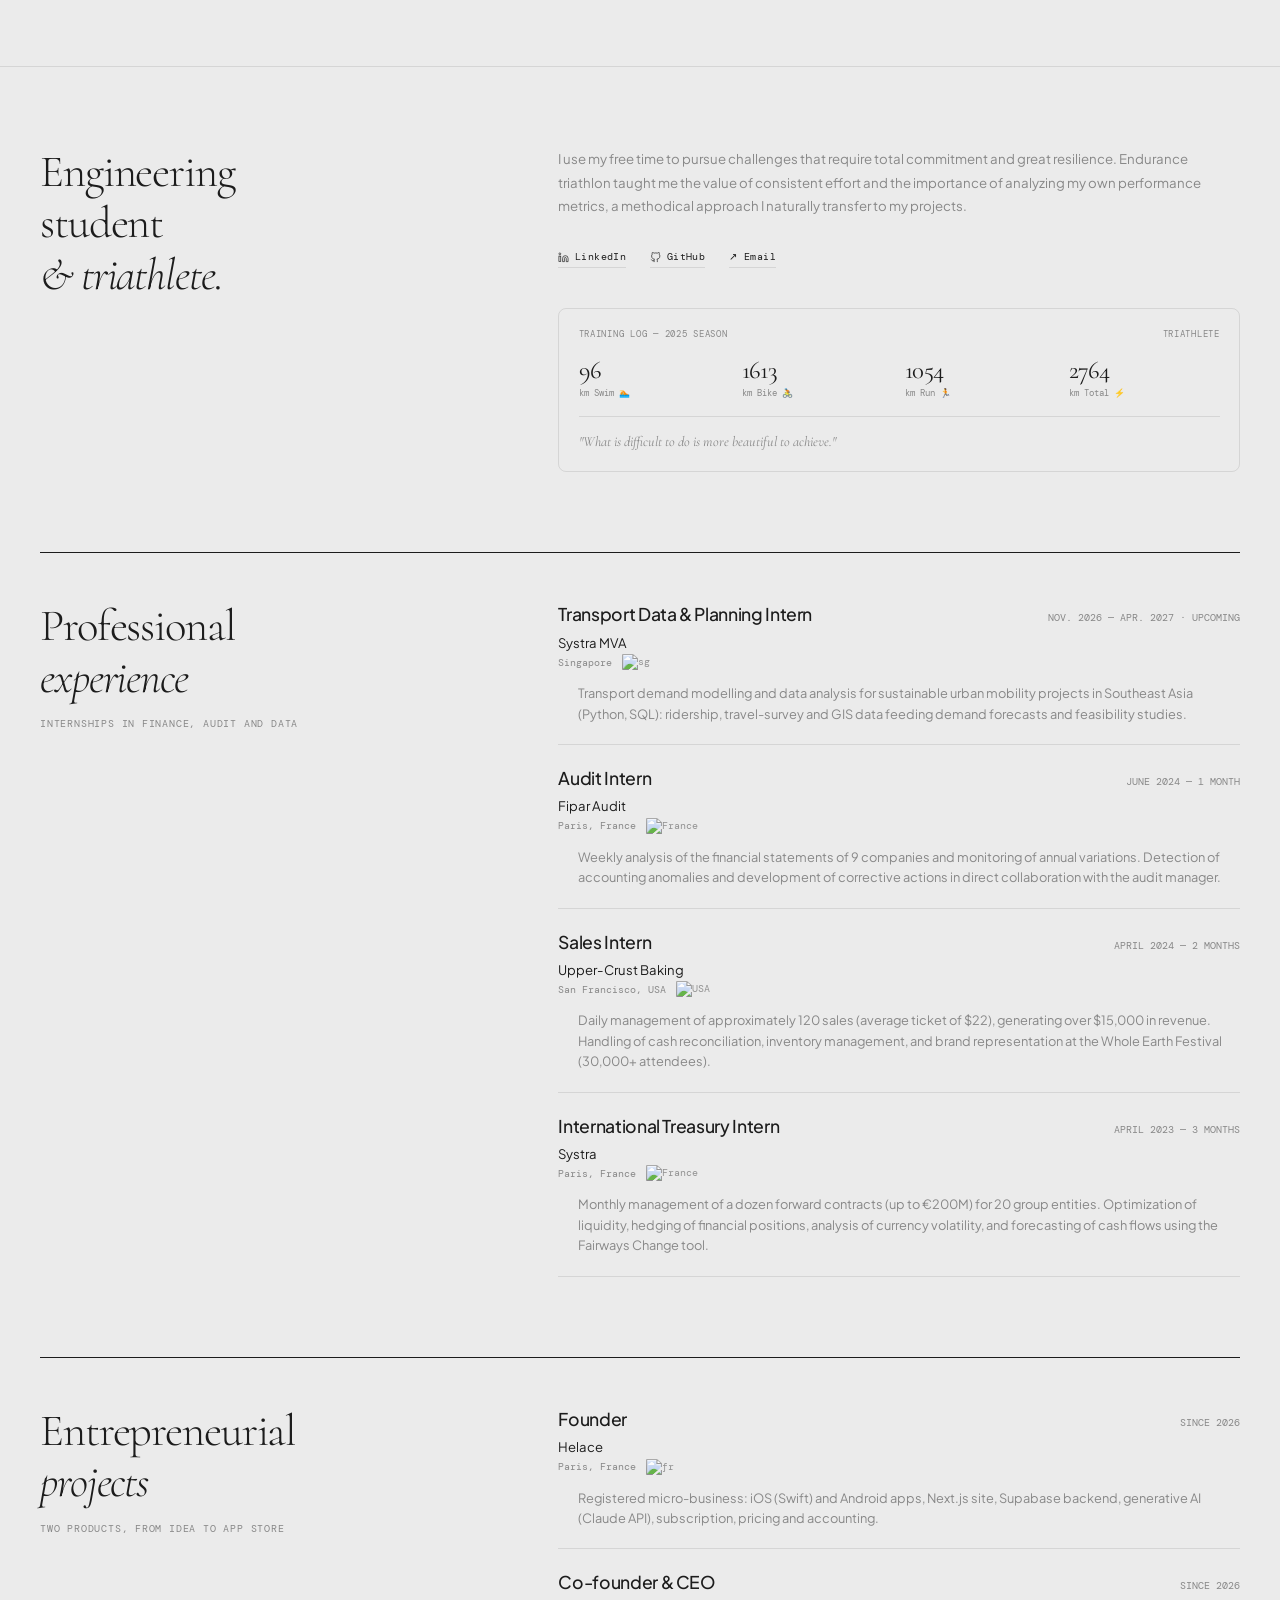
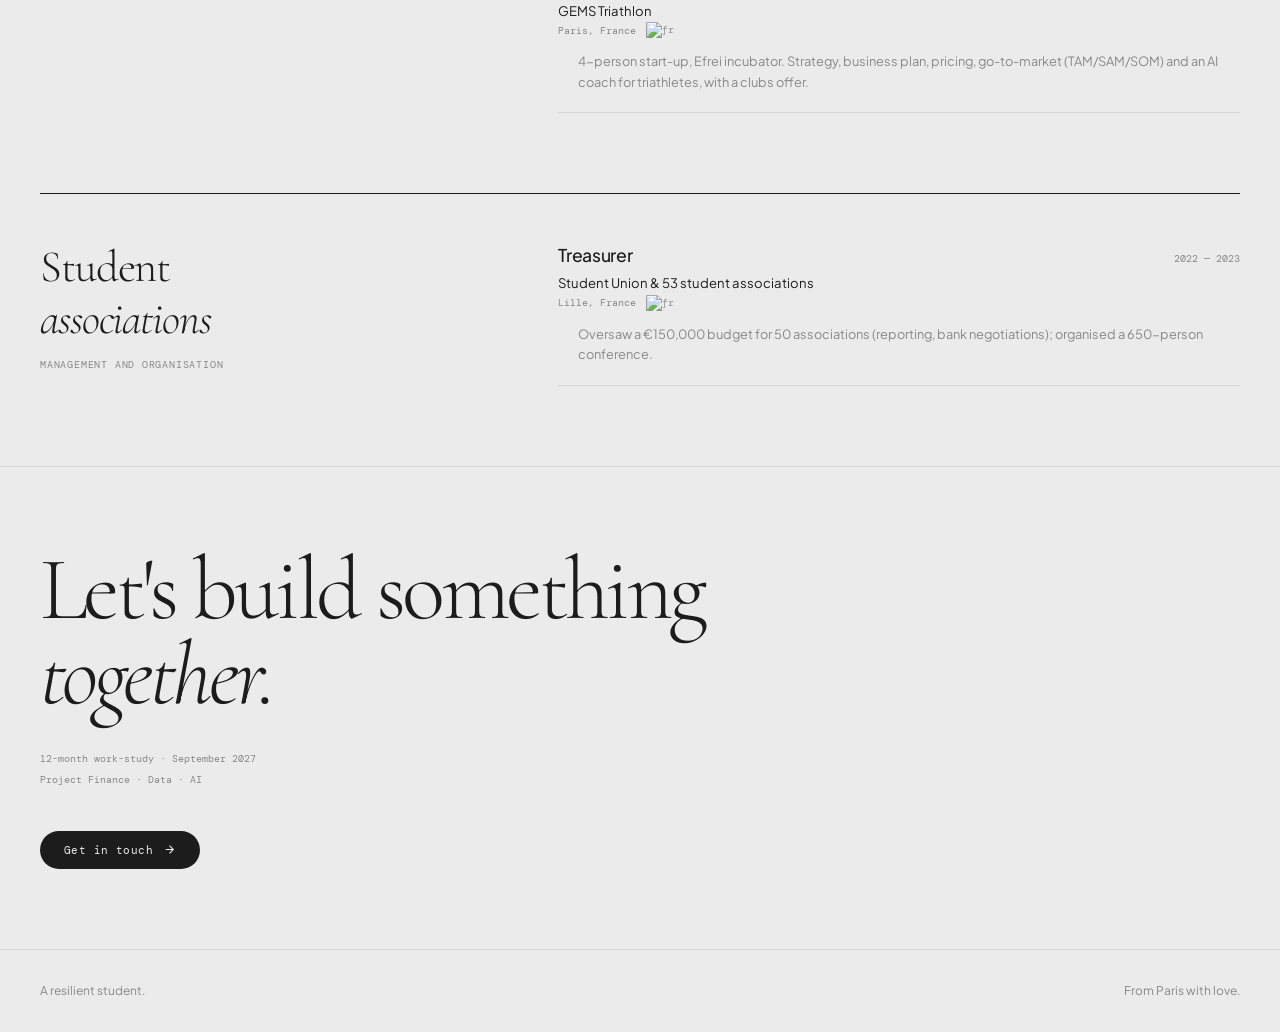
==== commit 0746063a: "GEMS: link to official site, remove test-app form link Co-Authored-By: Claude Sonnet 5.5 <noreply@an" ====
--- a/en.html
+++ b/en.html
@@ -202,8 +202,7 @@
                 <span class="ptag">React</span><span class="ptag">TypeScript</span>
               </div>
               <div class="pi-links">
-                <a href="https://d-elmus.github.io/gems-triathlon-site/" target="_blank" rel="noopener noreferrer" class="pi-link" onclick="event.stopPropagation()">View project ↗</a>
-                <a href="https://docs.google.com/forms/d/e/1FAIpQLSdRQLuxN2THtHsfDTsqhzsg8SoYLNmGdEOOzNN1s1RnC2ykCA/viewform?usp=header" target="_blank" rel="noopener noreferrer" class="pi-link" onclick="event.stopPropagation()">Try the app ↗</a>
+                <a href="https://gems-triathlon.com/" target="_blank" rel="noopener noreferrer" class="pi-link" onclick="event.stopPropagation()">View project ↗</a>
               </div>
             </div>
           </div>
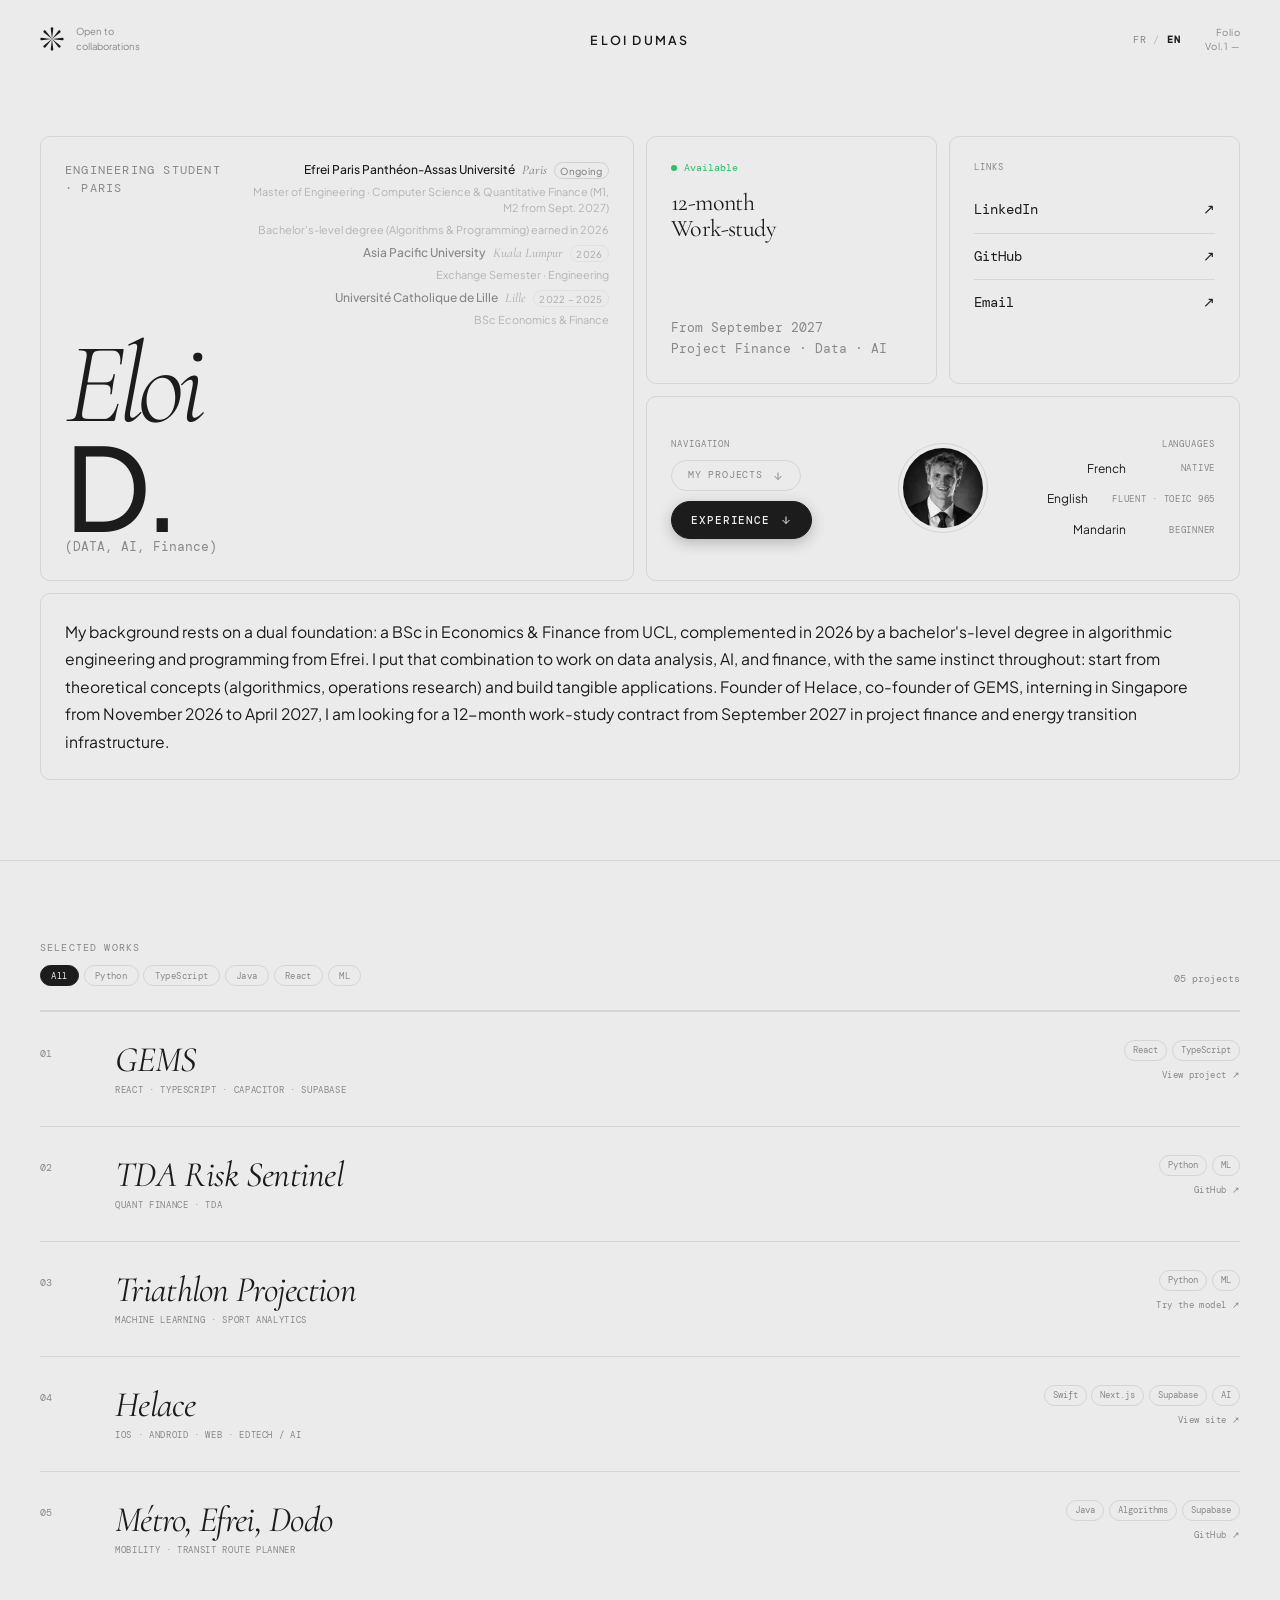
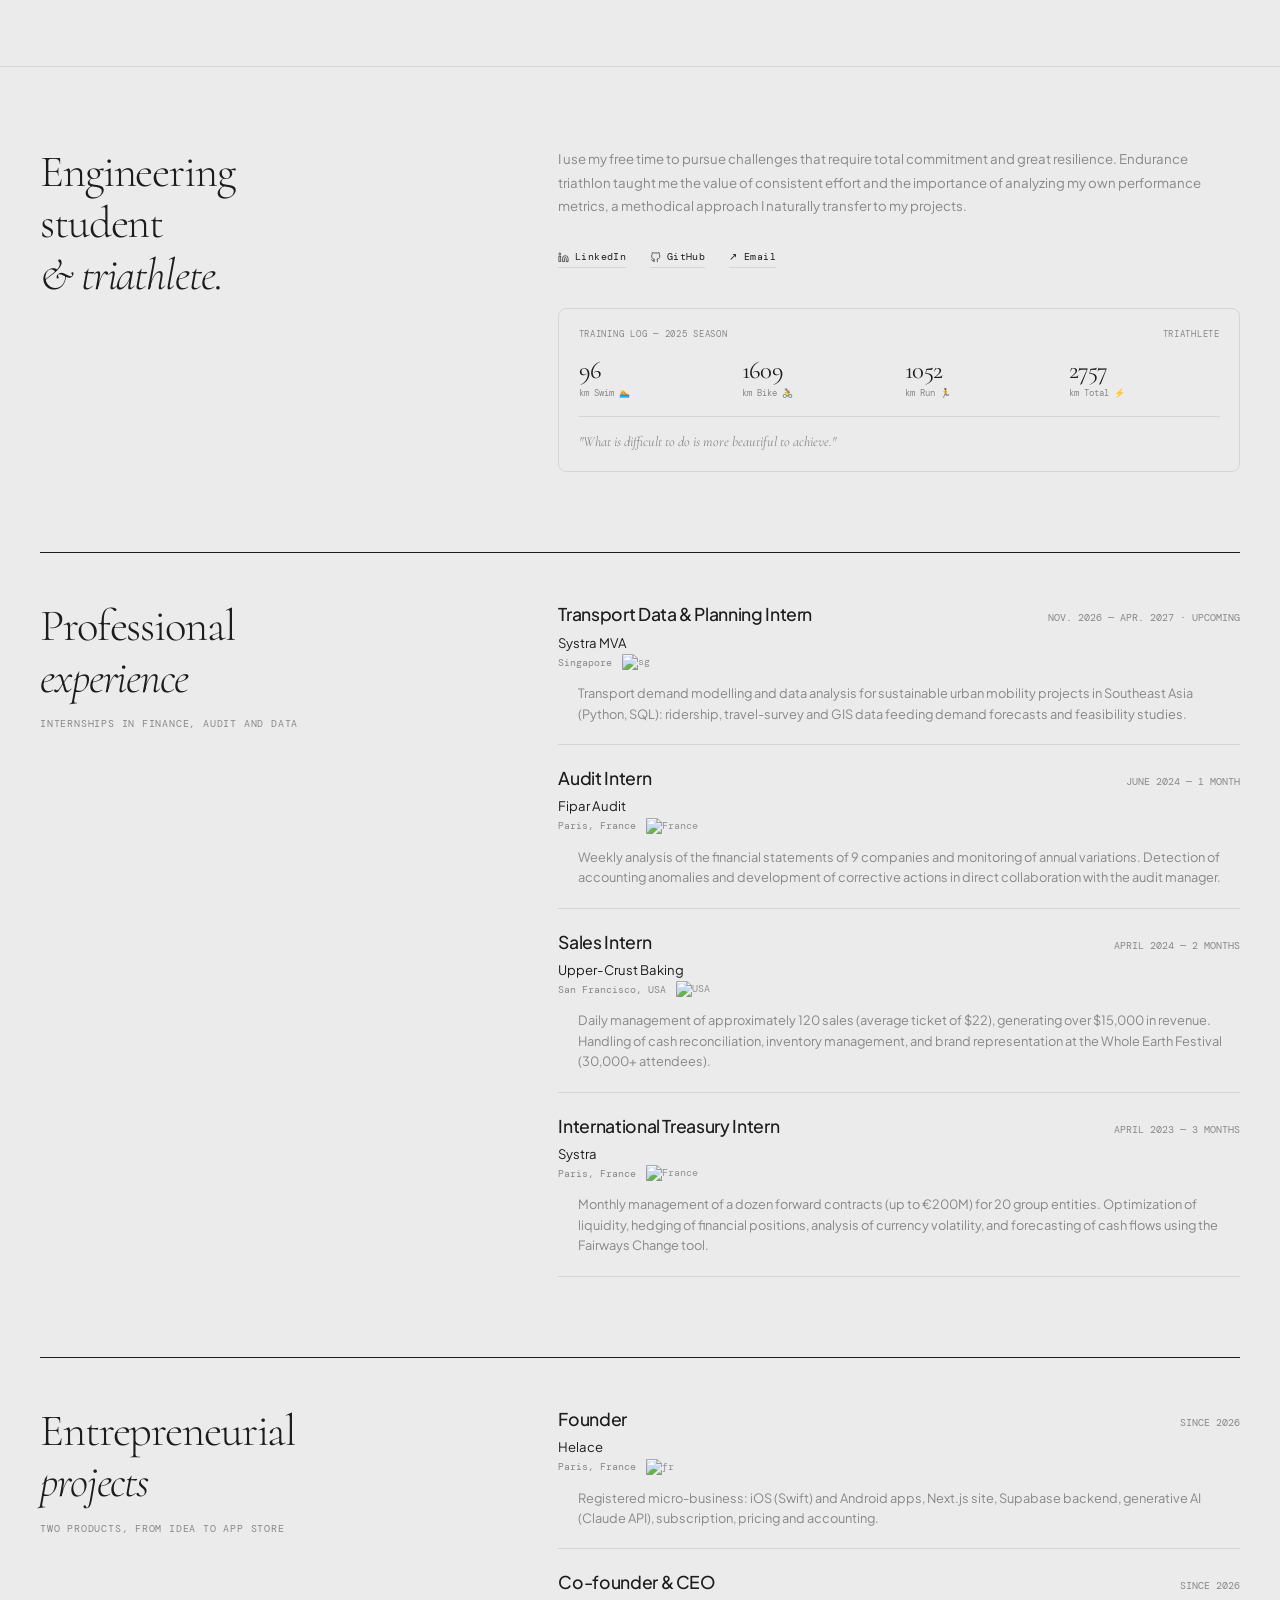
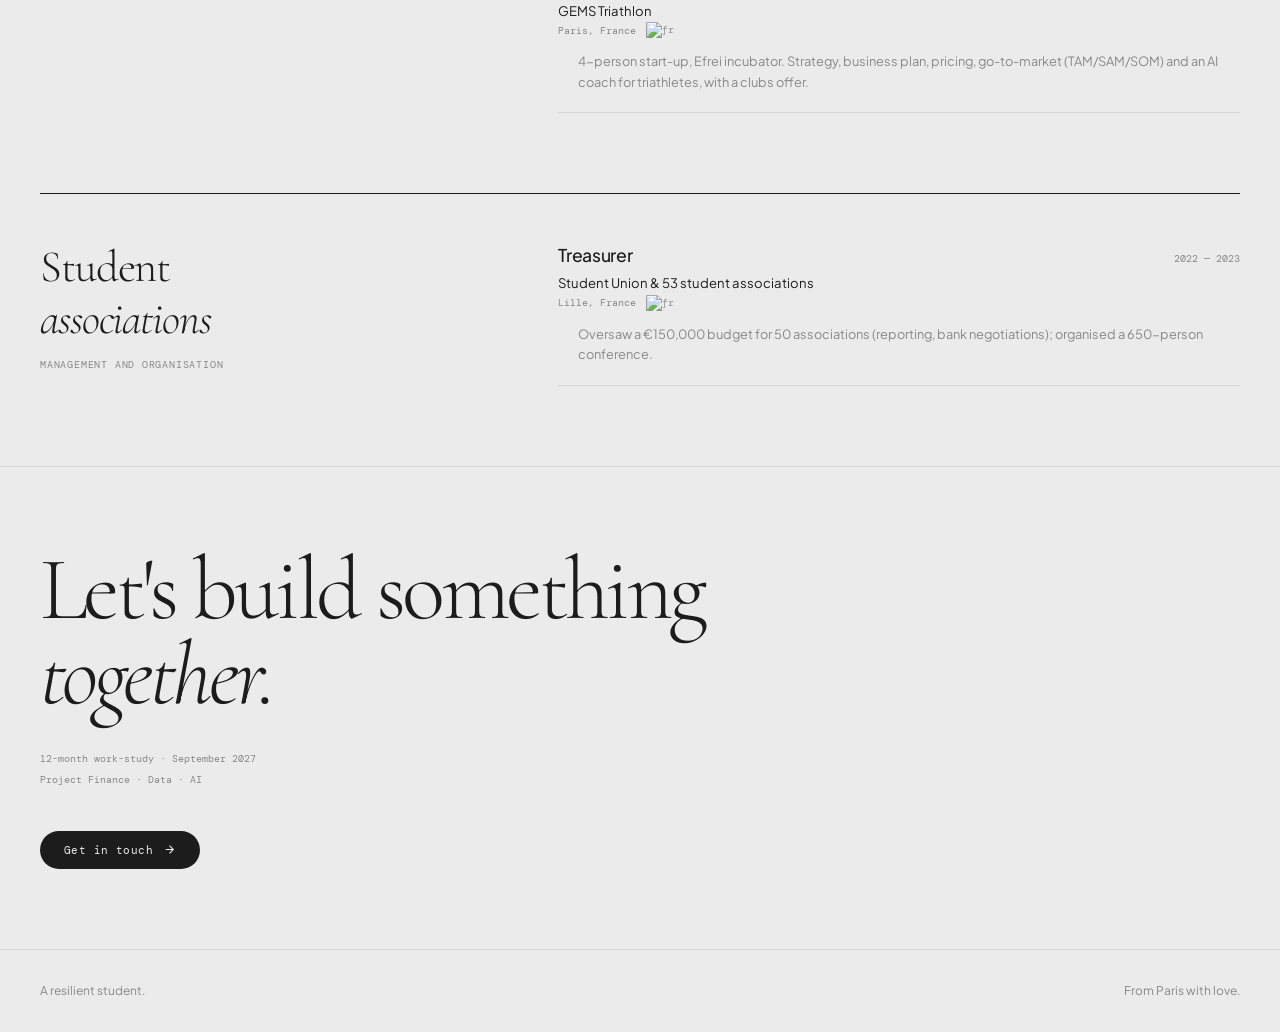
==== commit b874f690: "Highlight Experiences button Co-Authored-By: Claude Sonnet 5.5 <noreply@anthropic.com>" ====
--- a/en.html
+++ b/en.html
@@ -1,474 +1,474 @@
-<!DOCTYPE html>
-<html lang="fr">
-<head>
-  <meta charset="UTF-8">
-  <meta name="viewport" content="width=device-width, initial-scale=1.0">
-  <meta name="theme-color" content="#ebebeb">
-  <title>Eloi D. — Student Data, AI, Finance</title>
-  
-  <link rel="preconnect" href="https://fonts.googleapis.com">
-  <link rel="preconnect" href="https://fonts.gstatic.com" crossorigin>
-  <link href="https://fonts.googleapis.com/css2?family=Cormorant:ital,wght@0,300;0,400;1,300;1,400&family=Plus+Jakarta+Sans:wght@300;400;500;600&family=DM+Mono:ital,wght@0,300;0,400;1,300&display=swap" rel="stylesheet">
-  <link rel="icon" type="image/png" href="favicon.png">
-  <link rel="stylesheet" href="style.css">
-</head>
-
-<body class="no-scroll">
-
-  <div id="preloader">
-    <div class="pre-top">Loading</div>
-    <div class="pre-center"><span class="si">Eloi </span><em>DUMAS</em></div>
-    <div class="pre-bottom">
-      <div class="pre-footer">
-        <div>A resilient student.</div>
-        <div>From Paris with love.</div>
-      </div>
-      <div id="progress">0%</div>
-    </div>
-  </div>
-
-  <div id="transition">
-    <div class="t-text"><span class="t-label" id="t-label">—</span></div>
-  </div>
-
-  <header>
-    <nav class="nav container">
-      <div class="nav-logo">
-        <svg class="nav-star" viewBox="0 0 24 24" fill="none">
-          <path d="M11.9999 12L5.61501 20.2027C5.11281 20.7653 4.23154 20.7803 3.72078 20.2572C3.21795 19.7423 3.24334 18.879 3.79721 18.3849C6.53142 16.2566 9.26566 14.1283 11.9999 12Z" fill="#1C1C1C"/>
-          <path d="M11.9999 11.9999L1.68496 13.2852C0.932055 13.3279 0.298262 12.7154 0.306974 11.9844C0.315539 11.2647 0.943908 10.6723 1.68496 10.7145C5.12328 11.143 8.56161 11.5714 11.9999 11.9999Z" fill="#1C1C1C"/>
-          <path d="M11.9999 11.9999L3.79723 5.61501C3.23466 5.11281 3.21962 4.23154 3.74269 3.72078C4.25764 3.21795 5.12089 3.24334 5.61503 3.79721C7.74334 6.53142 9.87162 9.26566 11.9999 11.9999Z" fill="#1C1C1C"/>
-          <path d="M11.9999 11.9999L10.7145 1.68496C10.6718 0.932055 11.2843 0.298262 12.0154 0.306974C12.735 0.315539 13.3275 0.943908 13.2852 1.68496C12.8568 5.12328 12.4283 8.56161 11.9999 11.9999Z" fill="#1C1C1C"/>
-          <path d="M11.9999 12L18.3848 3.79735C18.887 3.23478 19.7682 3.21974 20.279 3.74282C20.7818 4.25776 20.7565 5.12102 20.2026 5.61515C17.4684 7.74346 14.7341 9.87174 11.9999 12Z" fill="#1C1C1C"/>
-          <path d="M11.9999 11.9999L22.3149 10.7145C23.0678 10.6718 23.7016 11.2843 23.6929 12.0154C23.6843 12.735 23.056 13.3275 22.3149 13.2852C18.8766 12.8568 15.4382 12.4283 11.9999 11.9999Z" fill="#1C1C1C"/>
-          <path d="M12 12L20.2027 18.3849C20.7653 18.8871 20.7803 19.7684 20.2572 20.2791C19.7423 20.782 18.879 20.7566 18.3849 20.2027C16.2566 17.4685 14.1283 14.7342 12 12Z" fill="#1C1C1C"/>
-          <path d="M12 12L13.2853 22.315C13.328 23.0679 12.7155 23.7017 11.9845 23.693C11.2648 23.6845 10.6724 23.0561 10.7147 22.315C11.1431 18.8767 11.5715 15.4383 12 12Z" fill="#1C1C1C"/>
-        </svg>
-        <span class="nav-text"><span>Open to</span><br><span>collaborations</span></span>
-      </div>
-      <div><span class="nav-wordmark" id="menu-toggle">ELOI DUMAS</span></div>
-      <div class="nav-right" style="display: flex; align-items: center; justify-content: flex-end; gap: 1.5rem;">
-        <div class="lang-switch">
-          <a href="index.html" class="lang-link">FR</a>
-          <span class="lang-sep">/</span>
-          <span class="lang-active">EN</span>
-        </div>
-        
-        <div class="nav-version"><span>Folio</span><span>Vol.1 —</span></div>
-        <button class="nav-burger" id="burger"><span></span><span></span><span></span></button>
-      </div>
-    </nav>
-  </header>
-
-  <div id="menu">
-    <div class="container">
-      <ul class="menu-inner">
-        <li class="menu-item"><a href="#work" class="menu-link"><span class="menu-num">01</span><span class="menu-lw"><span class="menu-ls"><span class="si">P</span>rojects</span><span class="menu-lc"><span class="si">P</span>rojects</span></span></a></li>
-        <li class="menu-item"><a href="#about" class="menu-link"><span class="menu-num">02</span><span class="menu-lw"><span class="menu-ls"><span class="si">A</span>bout</span><span class="menu-lc"><span class="si">A</span>bout</span></span></a></li>
-        <li class="menu-item"><a href="#contact" class="menu-link"><span class="menu-num">04</span><span class="menu-lw"><span class="menu-ls"><span class="si">C</span>ontact</span><span class="menu-lc"><span class="si">C</span>ontact</span></span></a></li>
-        <li class="menu-item"><span class="menu-year">©2026</span></li>
-      </ul>
-    </div>
-  </div>
-
-  <div id="menu-mobile">
-    <ul class="mm-list">
-      <li class="mm-item"><a href="#work" class="mm-link"><span class="mm-num">01</span><span class="si">P</span>rojects</a></li>
-      <li class="mm-item"><a href="#about" class="mm-link"><span class="mm-num">02</span><span class="si">A</span>bout</a></li>
-      <li class="mm-item"><a href="#contact" class="mm-link"><span class="mm-num">04</span><span class="si">C</span>ontact</a></li>
-    </ul>
-    <div class="mm-footer"><div>Work-study · Sept. 2027</div></div>
-  </div>
-
-  <div class="home-prefix">
-    <main>
-
-      <section class="bento-section">
-        <div class="container">
-          <div class="bento">
-
-            <div class="bc bc-name">
-              <div class="bc-name-top">
-                <p class="bc-eyebrow">Engineering Student · Paris</p>
-                <div class="bc-schools">
-                  <p class="school-main">Efrei Paris Panthéon-Assas Université <span class="school-loc">Paris</span><span class="school-badge school-badge--active">Ongoing</span></p>
-                  <p class="school-desc">Master of Engineering · Computer Science & Quantitative Finance (M1, M2 from Sept. 2027)</p>
-                  <p class="school-desc">Bachelor's-level degree (Algorithms & Programming) earned in 2026</p>
-                  <p class="school-sub">Asia Pacific University <span class="school-loc">Kuala Lumpur</span><span class="school-badge school-badge--done">2026</span></p>
-                  <p class="school-desc">Exchange Semester · Engineering</p>
-                  <p class="school-sub">Université Catholique de Lille <span class="school-loc">Lille</span><span class="school-badge school-badge--done">2022 – 2025</span></p>
-                  <p class="school-desc">BSc Economics & Finance</p>
-                </div>
-              </div>
-              <h1 class="hello-title" id="hello-title">
-                <span class="font-sec">Eloi </span><span>D.</span>
-              </h1>
-              <p class="hello-sub">(DATA, AI, Finance)</p>
-            </div>
-
-            <div class="bc bc-status">
-              <div class="bc-avail">Available</div>
-              <p class="bc-status-head">12-month<br>Work-study</p>
-              <p class="bc-status-sub">
-                From September 2027<br>
-                Project Finance · Data · AI
-              </p>
-            </div>
-
-            <div class="bc bc-links">
-              <p class="bc-links-label">Links</p>
-              <a href="https://www.linkedin.com/in/eloidumas/" target="_blank" rel="noopener noreferrer" class="bc-link">LinkedIn <span>↗</span></a>
-              <a href="https://github.com/d-elmus" target="_blank" rel="noopener noreferrer" class="bc-link">GitHub <span>↗</span></a>
-              <a href="mailto:eloi.dumas@efrei.net" class="bc-link">Email <span>↗</span></a>
-            </div>
-
-            <div class="bc bc-tri">
-              <div class="bento-nav-lang">
-                
-                <div class="bnl-col bnl-left">
-                  <p class="bc-links-label" style="margin-bottom: 0.5rem;">Navigation</p>
-                  <div class="bento-nav-links">
-                    <a href="#work" class="bento-btn">
-                      <span>My Projects</span>
-                      <svg width="12" height="12" viewBox="0 0 24 24" fill="none" stroke="currentColor" stroke-width="2"><path d="M12 5v14M5 12l7 7 7-7"/></svg>
-                    </a>
-                    <a href="#about" class="bento-btn">
-                      <span>Experience</span>
-                      <svg width="12" height="12" viewBox="0 0 24 24" fill="none" stroke="currentColor" stroke-width="2"><path d="M12 5v14M5 12l7 7 7-7"/></svg>
-                    </a>
-                  </div>
-                </div>
-
-                <div class="bnl-col bnl-center">
-                  <img src="imagepp.jpg" alt="Eloi Dumas" class="bnl-pp">
-                </div>
-
-                <div class="bnl-col bnl-right">
-                  <p class="bc-links-label" style="margin-bottom: 0.5rem; text-align: right;">Languages</p>
-                  <div class="bnl-lang-list">
-                    <div class="bnl-lang-row"><span>French</span><span class="bnl-lvl">Native</span></div>
-                    <div class="bnl-lang-row"><span>English</span><span class="bnl-lvl">Fluent · TOEIC 965</span></div>
-                    <div class="bnl-lang-row"><span>Mandarin</span><span class="bnl-lvl">Beginner</span></div>
-                  </div>
-                </div>
-
-              </div>
-            </div>
-
-            <div class="bc bc-bio">
-              <p class="bc-bio-text">
-                My background rests on a dual foundation: a BSc in Economics & Finance
-                from UCL, complemented in 2026 by a bachelor's-level degree in algorithmic
-                engineering and programming from Efrei. I put that combination to work on
-                data analysis, AI, and finance, with the same instinct throughout: start
-                from theoretical concepts (algorithmics, operations research) and build
-                tangible applications. Founder of Helace, co-founder of GEMS, interning in
-                Singapore from November 2026 to April 2027, I am looking for a 12-month
-                work-study contract from September 2027 in project finance and energy
-                transition infrastructure.
-              </p>
-            </div>
-
-          </div>
-        </div>
-      </section>
-
-      <section id="work">
-        <div class="container">
-          <div class="work-head r">
-            <div class="sec-label">
-              <span>Selected Works</span>
-              <div class="filters">
-                <button class="f-btn on" data-f="all">All</button>
-                <button class="f-btn" data-f="Python">Python</button>
-                <button class="f-btn" data-f="TypeScript">TypeScript</button>
-                <button class="f-btn" data-f="Java">Java</button>
-                <button class="f-btn" data-f="React">React</button>
-                <button class="f-btn" data-f="ML">ML</button>
-              </div>
-            </div>
-            <span class="work-count">05 projects</span>
-          </div>
-
-          <div class="pi r" data-tags="Python,React,FastAPI">
-            <span class="pi-num">01</span>
-            <div>
-              <h3 class="pi-title">GEMS</h3>
-              <p class="pi-cat">React · TypeScript · Capacitor · Supabase</p>
-              <p class="pi-desc">AI triathlon coach for iOS/Android, now built for clubs too: coaches follow their athletes (plan adjusted weekly, notes, completed sessions) and run club administration. Custom algorithmic engine (periodization, TSS, zones, Daniels/Coggan models), Strava, Garmin and Coros sync. Co-founder & CEO of a 4-person team, Efrei incubator.</p>
-            </div>
-            <div class="pi-right">
-              <div class="pi-tags">
-                <span class="ptag">React</span><span class="ptag">TypeScript</span>
-              </div>
-              <div class="pi-links">
-                <a href="https://gems-triathlon.com/" target="_blank" rel="noopener noreferrer" class="pi-link" onclick="event.stopPropagation()">View project ↗</a>
-              </div>
-            </div>
-          </div>
-
-          <div class="pi r" data-tags="Python,ML,PyTorch" style="transition-delay:.05s">
-            <span class="pi-num">02</span>
-            <div>
-              <h3 class="pi-title">TDA Risk Sentinel</h3>
-              <p class="pi-cat">Quant Finance · TDA</p>
-              <p class="pi-desc">Quantitative finance dashboard anticipating stock market crashes (Python, Streamlit). Uses Topological Data Analysis (Takens embedding, C++ backend) to model the phase space and generate a predictive risk score via asymmetric backtesting.</p>
-            </div>
-            <div class="pi-right">
-              <div class="pi-tags">
-                <span class="ptag">Python</span><span class="ptag">ML</span>
-              </div>
-              <div class="pi-links">
-                <a href="https://github.com/d-elmus/TDA-RISK-SENTINEL" target="_blank" rel="noopener noreferrer" class="pi-link" onclick="event.stopPropagation()">GitHub ↗</a>
-              </div>
-            </div>
-          </div>
-
-          <div class="pi r" data-tags="Python,ML" style="transition-delay:.1s">
-            <span class="pi-num">03</span>
-            <div>
-              <h3 class="pi-title">Triathlon Projection</h3>
-              <p class="pi-cat">Machine Learning · Sport Analytics</p>
-              <p class="pi-desc">ML model predicting triathlon race performance. Estimates swim, bike and run splits from athlete profile and training data.</p>
-            </div>
-            <div class="pi-right">
-              <div class="pi-tags">
-                <span class="ptag">Python</span><span class="ptag">ML</span>
-              </div>
-              <div class="pi-links">
-                <a href="#" class="pi-link" onclick="event.stopPropagation()">Try the model ↗</a>
-              </div>
-            </div>
-          </div>
-
-          <div class="pi r" data-tags="Swift,TypeScript,Supabase,IA" style="transition-delay:.15s">
-            <span class="pi-num">04</span>
-            <div>
-              <h3 class="pi-title">Helace</h3>
-              <p class="pi-cat">iOS · Android · Web · EdTech / AI</p>
-              <p class="pi-desc">A Quizlet alternative on iOS, Android and web: general knowledge (daily question, level-based paths, ranking and clan match) plus a tool for studying your own courses. AI turns a photo, PDF or text into flashcards and MCQs; the HELACE-SR algorithm (SM-2 and the Ebbinghaus curve) schedules reviews and tightens intervals before an exam. Anki deck (.apkg) import. Published on the App Store and Google Play, monthly subscription.</p>
-            </div>
-            <div class="pi-right">
-              <div class="pi-tags">
-                <span class="ptag">Swift</span><span class="ptag">Next.js</span><span class="ptag">Supabase</span><span class="ptag">AI</span>
-              </div>
-              <div class="pi-links">
-                <a href="https://www.helace.app" target="_blank" rel="noopener noreferrer" class="pi-link" onclick="event.stopPropagation()">View site ↗</a>
-              </div>
-            </div>
-          </div>
-
-          <div class="pi r" data-tags="Java,Algorithmes,Supabase" style="transition-delay:.2s">
-            <span class="pi-num">05</span>
-            <div>
-              <h3 class="pi-title">Métro, Efrei, Dodo</h3>
-              <p class="pi-cat">Mobility · Transit Route Planner</p>
-              <p class="pi-desc">Public transit route planner for the Paris region, built as an eco-friendly alternative to a car-first GPS. Implements the RAPTOR algorithm (multi-transfer journey search) on real GTFS data, with network connectivity checks (BFS) and a minimum spanning tree (Kruskal). Swing desktop UI plus a Leaflet map served by an embedded HTTP server.</p>
-            </div>
-            <div class="pi-right">
-              <div class="pi-tags">
-                <span class="ptag">Java</span><span class="ptag">Algorithms</span><span class="ptag">Supabase</span>
-              </div>
-              <div class="pi-links">
-                <a href="https://github.com/d-elmus/IT1C---MED---Paris" target="_blank" rel="noopener noreferrer" class="pi-link" onclick="event.stopPropagation()">GitHub ↗</a>
-              </div>
-            </div>
-          </div>
-
-        </div>
-      </section>
-
-      <section id="about">
-        <div class="container">
-          <div class="about-grid">
-            <div class="r">
-              <h2 class="about-h">
-                Engineering <br>student<br><em>&amp; triathlete.</em>
-              </h2>
-            </div>
-            <div class="r" style="transition-delay:.1s">
-              <p class="about-body">
-                I use my free time to pursue challenges that require total
-                 commitment and great resilience. Endurance triathlon taught me the 
-                 value of consistent effort and the importance of analyzing my own 
-                 performance metrics, a methodical approach I naturally transfer 
-                 to my projects.<br>
-              </p>
-              <div class="about-links">
-                <a href="https://www.linkedin.com/in/eloidumas/" target="_blank" rel="noopener noreferrer" class="alink">
-                  <svg width="11" height="11" viewBox="0 0 24 24" fill="none" stroke="currentColor" stroke-width="1.5"><path d="M16 8a6 6 0 0 1 6 6v7h-4v-7a2 2 0 0 0-4 0v7H10v-7a6 6 0 0 1 6-6z"/><rect x="2" y="9" width="4" height="12"/><circle cx="4" cy="4" r="2"/></svg>
-                  LinkedIn
-                </a>
-                <a href="https://github.com/d-elmus" target="_blank" rel="noopener noreferrer" class="alink">
-                  <svg width="11" height="11" viewBox="0 0 24 24" fill="none" stroke="currentColor" stroke-width="1.5"><path d="M9 19c-5 1.5-5-2.5-7-3m14 6v-3.87a3.37 3.37 0 0 0-.94-2.61c3.14-.35 6.44-1.54 6.44-7A5.44 5.44 0 0 0 20 4.77 5.07 5.07 0 0 0 19.91 1S18.73.65 16 2.48a13.38 13.38 0 0 0-7 0C6.27.65 5.09 1 5.09 1A5.07 5.07 0 0 0 5 4.77a5.44 5.44 0 0 0-1.5 3.78c0 5.42 3.3 6.61 6.44 7A3.37 3.37 0 0 0 9 18.13V22"/></svg>
-                  GitHub
-                </a>
-                <a href="mailto:eloi.dumas@efrei.net" class="alink">↗ Email</a>
-              </div>
-
-              <div class="tri r" id="tri">
-                <div class="tri-hd">
-                  <span>Training Log — 2025 Season</span>
-                  <span>Triathlete</span>
-                </div>
-                <div class="tri-grid">
-                  <div>
-                    <div class="tri-v" data-count="137">0</div>
-                    <div class="tri-l">km Swim 🏊</div>
-                  </div>
-                  <div>
-                    <div class="tri-v" data-count="2303">0</div>
-                    <div class="tri-l">km Bike 🚴</div>
-                  </div>
-                  <div>
-                    <div class="tri-v" data-count="1505">0</div>
-                    <div class="tri-l">km Run 🏃</div>
-                  </div>
-                  <div>
-                    <div class="tri-v" data-count="3945">0</div>
-                    <div class="tri-l">km Total ⚡</div>
-                  </div>
-                </div>
-                <p class="tri-q">"What is difficult to do is more beautiful to achieve."</p>
-              </div>
-            </div>
-          </div>
-
-          <div class="exp-band r">
-            <div class="exp-band-head">
-              <h2 class="about-h">Professional<br><em>experience</em></h2>
-              <p class="exp-band-sub">Internships in finance, audit and data</p>
-            </div>
-            <div class="exp-list">
-                <div class="exp-row">
-                  <div class="exp-header">
-                    <h3 class="exp-title">Transport Data & Planning Intern</h3>
-                    <span class="exp-date">Nov. 2026 — Apr. 2027 · Upcoming</span>
-                  </div>
-                  <p class="exp-company">Systra MVA</p>
-                  <p class="exp-loc">Singapore <img src="https://flagcdn.com/w20/sg.png" alt="sg" class="flag-icon"></p>
-                  <p class="exp-desc">
-                    Transport demand modelling and data analysis for sustainable urban mobility projects in Southeast Asia (Python, SQL): ridership, travel-survey and GIS data feeding demand forecasts and feasibility studies.
-                  </p>
-                </div>
-                <div class="exp-row">
-                  <div class="exp-header">
-                    <h3 class="exp-title">Audit Intern</h3>
-                    <span class="exp-date">June 2024 — 1 month</span>
-                  </div>
-                  <p class="exp-company">Fipar Audit</p>
-                  <p class="exp-loc">Paris, France <img src="https://flagcdn.com/w20/fr.png" alt="France" class="flag-icon"></p>
-                  <p class="exp-desc">
-                    Weekly analysis of the financial statements of 9 companies and monitoring of annual variations. Detection of accounting anomalies and development of corrective actions in direct collaboration with the audit manager.                  </p>
-                </div>
-                <div class="exp-row">
-                  <div class="exp-header">
-                    <h3 class="exp-title">Sales Intern</h3>
-                    <span class="exp-date">April 2024 — 2 months</span>
-                  </div>
-                  <p class="exp-company">Upper-Crust Baking</p>
-                  <p class="exp-loc">San Francisco, USA <img src="https://flagcdn.com/w20/us.png" alt="USA" class="flag-icon"></p>
-                  <p class="exp-desc">
-                    Daily management of approximately 120 sales (average ticket of $22), generating over $15,000 in revenue. Handling of cash reconciliation, inventory management, and brand representation at the Whole Earth Festival (30,000+ attendees).
-                  </p>
-                </div>
-                <div class="exp-row">
-                  <div class="exp-header">
-                    <h3 class="exp-title">International Treasury Intern</h3>
-                    <span class="exp-date">April 2023 — 3 months</span>
-                  </div>
-                  <p class="exp-company">Systra</p>
-                  <p class="exp-loc">Paris, France <img src="https://flagcdn.com/w20/fr.png" alt="France" class="flag-icon"></p>
-                  <p class="exp-desc">
-                    Monthly management of a dozen forward contracts (up to €200M) for 20 group entities. Optimization of liquidity, hedging of financial positions, analysis of currency volatility, and forecasting of cash flows using the Fairways Change tool.
-                  </p>
-                </div>
-            </div>
-          </div>
-
-          <div class="exp-band r">
-            <div class="exp-band-head">
-              <h2 class="about-h">Entrepreneurial<br><em>projects</em></h2>
-              <p class="exp-band-sub">Two products, from idea to App Store</p>
-            </div>
-            <div class="exp-list">
-                <div class="exp-row">
-                  <div class="exp-header">
-                    <h3 class="exp-title">Founder</h3>
-                    <span class="exp-date">Since 2026</span>
-                  </div>
-                  <p class="exp-company">Helace</p>
-                  <p class="exp-loc">Paris, France <img src="https://flagcdn.com/w20/fr.png" alt="fr" class="flag-icon"></p>
-                  <p class="exp-desc">
-                    Registered micro-business: iOS (Swift) and Android apps, Next.js site, Supabase backend, generative AI (Claude API), subscription, pricing and accounting.
-                  </p>
-                </div>
-                <div class="exp-row">
-                  <div class="exp-header">
-                    <h3 class="exp-title">Co-founder & CEO</h3>
-                    <span class="exp-date">Since 2026</span>
-                  </div>
-                  <p class="exp-company">GEMS Triathlon</p>
-                  <p class="exp-loc">Paris, France <img src="https://flagcdn.com/w20/fr.png" alt="fr" class="flag-icon"></p>
-                  <p class="exp-desc">
-                    4-person start-up, Efrei incubator. Strategy, business plan, pricing, go-to-market (TAM/SAM/SOM) and an AI coach for triathletes, with a clubs offer.
-                  </p>
-                </div>
-            </div>
-          </div>
-
-          <div class="exp-band r">
-            <div class="exp-band-head">
-              <h2 class="about-h">Student<br><em>associations</em></h2>
-              <p class="exp-band-sub">Management and organisation</p>
-            </div>
-            <div class="exp-list">
-                <div class="exp-row">
-                  <div class="exp-header">
-                    <h3 class="exp-title">Treasurer</h3>
-                    <span class="exp-date">2022 — 2023</span>
-                  </div>
-                  <p class="exp-company">Student Union & 53 student associations</p>
-                  <p class="exp-loc">Lille, France <img src="https://flagcdn.com/w20/fr.png" alt="fr" class="flag-icon"></p>
-                  <p class="exp-desc">
-                    Oversaw a €150,000 budget for 50 associations (reporting, bank negotiations); organised a 650-person conference.
-                  </p>
-                </div>
-            </div>
-          </div>
-        </div>
-      </section>
-
-      <section id="contact">
-        <div class="container">
-          <div class="contact-inner r">
-            <h2 class="contact-title">
-              Let's build something <br><em>together.</em>
-            </h2>
-            <p class="contact-meta">
-              12-month work-study · September 2027<br>
-              Project Finance · Data · AI
-            </p>
-            <a href="mailto:eloi.dumas@efrei.net" class="contact-btn">
-              Get in touch
-              <svg width="13" height="13" viewBox="0 0 24 24" fill="none" stroke="currentColor" stroke-width="2"><path d="M5 12h14M12 5l7 7-7 7"/></svg>
-            </a>
-          </div>
-        </div>
-      </section>
-
-      <footer class="footer">
-        <div class="container">
-          <div class="footer-flex">
-            <p class="footer-content">A resilient student.</p>
-            <p class="footer-content">From Paris with love.</p>
-          </div>
-        </div>
-      </footer>
-
-    </main>
-  </div>
-
-  <script src="script.js"></script>
-</body>
+<!DOCTYPE html>
+<html lang="fr">
+<head>
+  <meta charset="UTF-8">
+  <meta name="viewport" content="width=device-width, initial-scale=1.0">
+  <meta name="theme-color" content="#ebebeb">
+  <title>Eloi D. — Student Data, AI, Finance</title>
+  
+  <link rel="preconnect" href="https://fonts.googleapis.com">
+  <link rel="preconnect" href="https://fonts.gstatic.com" crossorigin>
+  <link href="https://fonts.googleapis.com/css2?family=Cormorant:ital,wght@0,300;0,400;1,300;1,400&family=Plus+Jakarta+Sans:wght@300;400;500;600&family=DM+Mono:ital,wght@0,300;0,400;1,300&display=swap" rel="stylesheet">
+  <link rel="icon" type="image/png" href="favicon.png">
+  <link rel="stylesheet" href="style.css">
+</head>
+
+<body class="no-scroll">
+
+  <div id="preloader">
+    <div class="pre-top">Loading</div>
+    <div class="pre-center"><span class="si">Eloi </span><em>DUMAS</em></div>
+    <div class="pre-bottom">
+      <div class="pre-footer">
+        <div>A resilient student.</div>
+        <div>From Paris with love.</div>
+      </div>
+      <div id="progress">0%</div>
+    </div>
+  </div>
+
+  <div id="transition">
+    <div class="t-text"><span class="t-label" id="t-label">—</span></div>
+  </div>
+
+  <header>
+    <nav class="nav container">
+      <div class="nav-logo">
+        <svg class="nav-star" viewBox="0 0 24 24" fill="none">
+          <path d="M11.9999 12L5.61501 20.2027C5.11281 20.7653 4.23154 20.7803 3.72078 20.2572C3.21795 19.7423 3.24334 18.879 3.79721 18.3849C6.53142 16.2566 9.26566 14.1283 11.9999 12Z" fill="#1C1C1C"/>
+          <path d="M11.9999 11.9999L1.68496 13.2852C0.932055 13.3279 0.298262 12.7154 0.306974 11.9844C0.315539 11.2647 0.943908 10.6723 1.68496 10.7145C5.12328 11.143 8.56161 11.5714 11.9999 11.9999Z" fill="#1C1C1C"/>
+          <path d="M11.9999 11.9999L3.79723 5.61501C3.23466 5.11281 3.21962 4.23154 3.74269 3.72078C4.25764 3.21795 5.12089 3.24334 5.61503 3.79721C7.74334 6.53142 9.87162 9.26566 11.9999 11.9999Z" fill="#1C1C1C"/>
+          <path d="M11.9999 11.9999L10.7145 1.68496C10.6718 0.932055 11.2843 0.298262 12.0154 0.306974C12.735 0.315539 13.3275 0.943908 13.2852 1.68496C12.8568 5.12328 12.4283 8.56161 11.9999 11.9999Z" fill="#1C1C1C"/>
+          <path d="M11.9999 12L18.3848 3.79735C18.887 3.23478 19.7682 3.21974 20.279 3.74282C20.7818 4.25776 20.7565 5.12102 20.2026 5.61515C17.4684 7.74346 14.7341 9.87174 11.9999 12Z" fill="#1C1C1C"/>
+          <path d="M11.9999 11.9999L22.3149 10.7145C23.0678 10.6718 23.7016 11.2843 23.6929 12.0154C23.6843 12.735 23.056 13.3275 22.3149 13.2852C18.8766 12.8568 15.4382 12.4283 11.9999 11.9999Z" fill="#1C1C1C"/>
+          <path d="M12 12L20.2027 18.3849C20.7653 18.8871 20.7803 19.7684 20.2572 20.2791C19.7423 20.782 18.879 20.7566 18.3849 20.2027C16.2566 17.4685 14.1283 14.7342 12 12Z" fill="#1C1C1C"/>
+          <path d="M12 12L13.2853 22.315C13.328 23.0679 12.7155 23.7017 11.9845 23.693C11.2648 23.6845 10.6724 23.0561 10.7147 22.315C11.1431 18.8767 11.5715 15.4383 12 12Z" fill="#1C1C1C"/>
+        </svg>
+        <span class="nav-text"><span>Open to</span><br><span>collaborations</span></span>
+      </div>
+      <div><span class="nav-wordmark" id="menu-toggle">ELOI DUMAS</span></div>
+      <div class="nav-right" style="display: flex; align-items: center; justify-content: flex-end; gap: 1.5rem;">
+        <div class="lang-switch">
+          <a href="index.html" class="lang-link">FR</a>
+          <span class="lang-sep">/</span>
+          <span class="lang-active">EN</span>
+        </div>
+        
+        <div class="nav-version"><span>Folio</span><span>Vol.1 —</span></div>
+        <button class="nav-burger" id="burger"><span></span><span></span><span></span></button>
+      </div>
+    </nav>
+  </header>
+
+  <div id="menu">
+    <div class="container">
+      <ul class="menu-inner">
+        <li class="menu-item"><a href="#work" class="menu-link"><span class="menu-num">01</span><span class="menu-lw"><span class="menu-ls"><span class="si">P</span>rojects</span><span class="menu-lc"><span class="si">P</span>rojects</span></span></a></li>
+        <li class="menu-item"><a href="#about" class="menu-link"><span class="menu-num">02</span><span class="menu-lw"><span class="menu-ls"><span class="si">A</span>bout</span><span class="menu-lc"><span class="si">A</span>bout</span></span></a></li>
+        <li class="menu-item"><a href="#contact" class="menu-link"><span class="menu-num">04</span><span class="menu-lw"><span class="menu-ls"><span class="si">C</span>ontact</span><span class="menu-lc"><span class="si">C</span>ontact</span></span></a></li>
+        <li class="menu-item"><span class="menu-year">©2026</span></li>
+      </ul>
+    </div>
+  </div>
+
+  <div id="menu-mobile">
+    <ul class="mm-list">
+      <li class="mm-item"><a href="#work" class="mm-link"><span class="mm-num">01</span><span class="si">P</span>rojects</a></li>
+      <li class="mm-item"><a href="#about" class="mm-link"><span class="mm-num">02</span><span class="si">A</span>bout</a></li>
+      <li class="mm-item"><a href="#contact" class="mm-link"><span class="mm-num">04</span><span class="si">C</span>ontact</a></li>
+    </ul>
+    <div class="mm-footer"><div>Work-study · Sept. 2027</div></div>
+  </div>
+
+  <div class="home-prefix">
+    <main>
+
+      <section class="bento-section">
+        <div class="container">
+          <div class="bento">
+
+            <div class="bc bc-name">
+              <div class="bc-name-top">
+                <p class="bc-eyebrow">Engineering Student · Paris</p>
+                <div class="bc-schools">
+                  <p class="school-main">Efrei Paris Panthéon-Assas Université <span class="school-loc">Paris</span><span class="school-badge school-badge--active">Ongoing</span></p>
+                  <p class="school-desc">Master of Engineering · Computer Science & Quantitative Finance (M1, M2 from Sept. 2027)</p>
+                  <p class="school-desc">Bachelor's-level degree (Algorithms & Programming) earned in 2026</p>
+                  <p class="school-sub">Asia Pacific University <span class="school-loc">Kuala Lumpur</span><span class="school-badge school-badge--done">2026</span></p>
+                  <p class="school-desc">Exchange Semester · Engineering</p>
+                  <p class="school-sub">Université Catholique de Lille <span class="school-loc">Lille</span><span class="school-badge school-badge--done">2022 – 2025</span></p>
+                  <p class="school-desc">BSc Economics & Finance</p>
+                </div>
+              </div>
+              <h1 class="hello-title" id="hello-title">
+                <span class="font-sec">Eloi </span><span>D.</span>
+              </h1>
+              <p class="hello-sub">(DATA, AI, Finance)</p>
+            </div>
+
+            <div class="bc bc-status">
+              <div class="bc-avail">Available</div>
+              <p class="bc-status-head">12-month<br>Work-study</p>
+              <p class="bc-status-sub">
+                From September 2027<br>
+                Project Finance · Data · AI
+              </p>
+            </div>
+
+            <div class="bc bc-links">
+              <p class="bc-links-label">Links</p>
+              <a href="https://www.linkedin.com/in/eloidumas/" target="_blank" rel="noopener noreferrer" class="bc-link">LinkedIn <span>↗</span></a>
+              <a href="https://github.com/d-elmus" target="_blank" rel="noopener noreferrer" class="bc-link">GitHub <span>↗</span></a>
+              <a href="mailto:eloi.dumas@efrei.net" class="bc-link">Email <span>↗</span></a>
+            </div>
+
+            <div class="bc bc-tri">
+              <div class="bento-nav-lang">
+                
+                <div class="bnl-col bnl-left">
+                  <p class="bc-links-label" style="margin-bottom: 0.5rem;">Navigation</p>
+                  <div class="bento-nav-links">
+                    <a href="#work" class="bento-btn">
+                      <span>My Projects</span>
+                      <svg width="12" height="12" viewBox="0 0 24 24" fill="none" stroke="currentColor" stroke-width="2"><path d="M12 5v14M5 12l7 7 7-7"/></svg>
+                    </a>
+                    <a href="#about" class="bento-btn bento-btn--primary">
+                      <span>Experience</span>
+                      <svg width="12" height="12" viewBox="0 0 24 24" fill="none" stroke="currentColor" stroke-width="2"><path d="M12 5v14M5 12l7 7 7-7"/></svg>
+                    </a>
+                  </div>
+                </div>
+
+                <div class="bnl-col bnl-center">
+                  <img src="imagepp.jpg" alt="Eloi Dumas" class="bnl-pp">
+                </div>
+
+                <div class="bnl-col bnl-right">
+                  <p class="bc-links-label" style="margin-bottom: 0.5rem; text-align: right;">Languages</p>
+                  <div class="bnl-lang-list">
+                    <div class="bnl-lang-row"><span>French</span><span class="bnl-lvl">Native</span></div>
+                    <div class="bnl-lang-row"><span>English</span><span class="bnl-lvl">Fluent · TOEIC 965</span></div>
+                    <div class="bnl-lang-row"><span>Mandarin</span><span class="bnl-lvl">Beginner</span></div>
+                  </div>
+                </div>
+
+              </div>
+            </div>
+
+            <div class="bc bc-bio">
+              <p class="bc-bio-text">
+                My background rests on a dual foundation: a BSc in Economics & Finance
+                from UCL, complemented in 2026 by a bachelor's-level degree in algorithmic
+                engineering and programming from Efrei. I put that combination to work on
+                data analysis, AI, and finance, with the same instinct throughout: start
+                from theoretical concepts (algorithmics, operations research) and build
+                tangible applications. Founder of Helace, co-founder of GEMS, interning in
+                Singapore from November 2026 to April 2027, I am looking for a 12-month
+                work-study contract from September 2027 in project finance and energy
+                transition infrastructure.
+              </p>
+            </div>
+
+          </div>
+        </div>
+      </section>
+
+      <section id="work">
+        <div class="container">
+          <div class="work-head r">
+            <div class="sec-label">
+              <span>Selected Works</span>
+              <div class="filters">
+                <button class="f-btn on" data-f="all">All</button>
+                <button class="f-btn" data-f="Python">Python</button>
+                <button class="f-btn" data-f="TypeScript">TypeScript</button>
+                <button class="f-btn" data-f="Java">Java</button>
+                <button class="f-btn" data-f="React">React</button>
+                <button class="f-btn" data-f="ML">ML</button>
+              </div>
+            </div>
+            <span class="work-count">05 projects</span>
+          </div>
+
+          <div class="pi r" data-tags="Python,React,FastAPI">
+            <span class="pi-num">01</span>
+            <div>
+              <h3 class="pi-title">GEMS</h3>
+              <p class="pi-cat">React · TypeScript · Capacitor · Supabase</p>
+              <p class="pi-desc">AI triathlon coach for iOS/Android, now built for clubs too: coaches follow their athletes (plan adjusted weekly, notes, completed sessions) and run club administration. Custom algorithmic engine (periodization, TSS, zones, Daniels/Coggan models), Strava, Garmin and Coros sync. Co-founder & CEO of a 4-person team, Efrei incubator.</p>
+            </div>
+            <div class="pi-right">
+              <div class="pi-tags">
+                <span class="ptag">React</span><span class="ptag">TypeScript</span>
+              </div>
+              <div class="pi-links">
+                <a href="https://gems-triathlon.com/" target="_blank" rel="noopener noreferrer" class="pi-link" onclick="event.stopPropagation()">View project ↗</a>
+              </div>
+            </div>
+          </div>
+
+          <div class="pi r" data-tags="Python,ML,PyTorch" style="transition-delay:.05s">
+            <span class="pi-num">02</span>
+            <div>
+              <h3 class="pi-title">TDA Risk Sentinel</h3>
+              <p class="pi-cat">Quant Finance · TDA</p>
+              <p class="pi-desc">Quantitative finance dashboard anticipating stock market crashes (Python, Streamlit). Uses Topological Data Analysis (Takens embedding, C++ backend) to model the phase space and generate a predictive risk score via asymmetric backtesting.</p>
+            </div>
+            <div class="pi-right">
+              <div class="pi-tags">
+                <span class="ptag">Python</span><span class="ptag">ML</span>
+              </div>
+              <div class="pi-links">
+                <a href="https://github.com/d-elmus/TDA-RISK-SENTINEL" target="_blank" rel="noopener noreferrer" class="pi-link" onclick="event.stopPropagation()">GitHub ↗</a>
+              </div>
+            </div>
+          </div>
+
+          <div class="pi r" data-tags="Python,ML" style="transition-delay:.1s">
+            <span class="pi-num">03</span>
+            <div>
+              <h3 class="pi-title">Triathlon Projection</h3>
+              <p class="pi-cat">Machine Learning · Sport Analytics</p>
+              <p class="pi-desc">ML model predicting triathlon race performance. Estimates swim, bike and run splits from athlete profile and training data.</p>
+            </div>
+            <div class="pi-right">
+              <div class="pi-tags">
+                <span class="ptag">Python</span><span class="ptag">ML</span>
+              </div>
+              <div class="pi-links">
+                <a href="#" class="pi-link" onclick="event.stopPropagation()">Try the model ↗</a>
+              </div>
+            </div>
+          </div>
+
+          <div class="pi r" data-tags="Swift,TypeScript,Supabase,IA" style="transition-delay:.15s">
+            <span class="pi-num">04</span>
+            <div>
+              <h3 class="pi-title">Helace</h3>
+              <p class="pi-cat">iOS · Android · Web · EdTech / AI</p>
+              <p class="pi-desc">A Quizlet alternative on iOS, Android and web: general knowledge (daily question, level-based paths, ranking and clan match) plus a tool for studying your own courses. AI turns a photo, PDF or text into flashcards and MCQs; the HELACE-SR algorithm (SM-2 and the Ebbinghaus curve) schedules reviews and tightens intervals before an exam. Anki deck (.apkg) import. Published on the App Store and Google Play, monthly subscription.</p>
+            </div>
+            <div class="pi-right">
+              <div class="pi-tags">
+                <span class="ptag">Swift</span><span class="ptag">Next.js</span><span class="ptag">Supabase</span><span class="ptag">AI</span>
+              </div>
+              <div class="pi-links">
+                <a href="https://www.helace.app" target="_blank" rel="noopener noreferrer" class="pi-link" onclick="event.stopPropagation()">View site ↗</a>
+              </div>
+            </div>
+          </div>
+
+          <div class="pi r" data-tags="Java,Algorithmes,Supabase" style="transition-delay:.2s">
+            <span class="pi-num">05</span>
+            <div>
+              <h3 class="pi-title">Métro, Efrei, Dodo</h3>
+              <p class="pi-cat">Mobility · Transit Route Planner</p>
+              <p class="pi-desc">Public transit route planner for the Paris region, built as an eco-friendly alternative to a car-first GPS. Implements the RAPTOR algorithm (multi-transfer journey search) on real GTFS data, with network connectivity checks (BFS) and a minimum spanning tree (Kruskal). Swing desktop UI plus a Leaflet map served by an embedded HTTP server.</p>
+            </div>
+            <div class="pi-right">
+              <div class="pi-tags">
+                <span class="ptag">Java</span><span class="ptag">Algorithms</span><span class="ptag">Supabase</span>
+              </div>
+              <div class="pi-links">
+                <a href="https://github.com/d-elmus/IT1C---MED---Paris" target="_blank" rel="noopener noreferrer" class="pi-link" onclick="event.stopPropagation()">GitHub ↗</a>
+              </div>
+            </div>
+          </div>
+
+        </div>
+      </section>
+
+      <section id="about">
+        <div class="container">
+          <div class="about-grid">
+            <div class="r">
+              <h2 class="about-h">
+                Engineering <br>student<br><em>&amp; triathlete.</em>
+              </h2>
+            </div>
+            <div class="r" style="transition-delay:.1s">
+              <p class="about-body">
+                I use my free time to pursue challenges that require total
+                 commitment and great resilience. Endurance triathlon taught me the 
+                 value of consistent effort and the importance of analyzing my own 
+                 performance metrics, a methodical approach I naturally transfer 
+                 to my projects.<br>
+              </p>
+              <div class="about-links">
+                <a href="https://www.linkedin.com/in/eloidumas/" target="_blank" rel="noopener noreferrer" class="alink">
+                  <svg width="11" height="11" viewBox="0 0 24 24" fill="none" stroke="currentColor" stroke-width="1.5"><path d="M16 8a6 6 0 0 1 6 6v7h-4v-7a2 2 0 0 0-4 0v7H10v-7a6 6 0 0 1 6-6z"/><rect x="2" y="9" width="4" height="12"/><circle cx="4" cy="4" r="2"/></svg>
+                  LinkedIn
+                </a>
+                <a href="https://github.com/d-elmus" target="_blank" rel="noopener noreferrer" class="alink">
+                  <svg width="11" height="11" viewBox="0 0 24 24" fill="none" stroke="currentColor" stroke-width="1.5"><path d="M9 19c-5 1.5-5-2.5-7-3m14 6v-3.87a3.37 3.37 0 0 0-.94-2.61c3.14-.35 6.44-1.54 6.44-7A5.44 5.44 0 0 0 20 4.77 5.07 5.07 0 0 0 19.91 1S18.73.65 16 2.48a13.38 13.38 0 0 0-7 0C6.27.65 5.09 1 5.09 1A5.07 5.07 0 0 0 5 4.77a5.44 5.44 0 0 0-1.5 3.78c0 5.42 3.3 6.61 6.44 7A3.37 3.37 0 0 0 9 18.13V22"/></svg>
+                  GitHub
+                </a>
+                <a href="mailto:eloi.dumas@efrei.net" class="alink">↗ Email</a>
+              </div>
+
+              <div class="tri r" id="tri">
+                <div class="tri-hd">
+                  <span>Training Log — 2025 Season</span>
+                  <span>Triathlete</span>
+                </div>
+                <div class="tri-grid">
+                  <div>
+                    <div class="tri-v" data-count="137">0</div>
+                    <div class="tri-l">km Swim 🏊</div>
+                  </div>
+                  <div>
+                    <div class="tri-v" data-count="2303">0</div>
+                    <div class="tri-l">km Bike 🚴</div>
+                  </div>
+                  <div>
+                    <div class="tri-v" data-count="1505">0</div>
+                    <div class="tri-l">km Run 🏃</div>
+                  </div>
+                  <div>
+                    <div class="tri-v" data-count="3945">0</div>
+                    <div class="tri-l">km Total ⚡</div>
+                  </div>
+                </div>
+                <p class="tri-q">"What is difficult to do is more beautiful to achieve."</p>
+              </div>
+            </div>
+          </div>
+
+          <div class="exp-band r">
+            <div class="exp-band-head">
+              <h2 class="about-h">Professional<br><em>experience</em></h2>
+              <p class="exp-band-sub">Internships in finance, audit and data</p>
+            </div>
+            <div class="exp-list">
+                <div class="exp-row">
+                  <div class="exp-header">
+                    <h3 class="exp-title">Transport Data & Planning Intern</h3>
+                    <span class="exp-date">Nov. 2026 — Apr. 2027 · Upcoming</span>
+                  </div>
+                  <p class="exp-company">Systra MVA</p>
+                  <p class="exp-loc">Singapore <img src="https://flagcdn.com/w20/sg.png" alt="sg" class="flag-icon"></p>
+                  <p class="exp-desc">
+                    Transport demand modelling and data analysis for sustainable urban mobility projects in Southeast Asia (Python, SQL): ridership, travel-survey and GIS data feeding demand forecasts and feasibility studies.
+                  </p>
+                </div>
+                <div class="exp-row">
+                  <div class="exp-header">
+                    <h3 class="exp-title">Audit Intern</h3>
+                    <span class="exp-date">June 2024 — 1 month</span>
+                  </div>
+                  <p class="exp-company">Fipar Audit</p>
+                  <p class="exp-loc">Paris, France <img src="https://flagcdn.com/w20/fr.png" alt="France" class="flag-icon"></p>
+                  <p class="exp-desc">
+                    Weekly analysis of the financial statements of 9 companies and monitoring of annual variations. Detection of accounting anomalies and development of corrective actions in direct collaboration with the audit manager.                  </p>
+                </div>
+                <div class="exp-row">
+                  <div class="exp-header">
+                    <h3 class="exp-title">Sales Intern</h3>
+                    <span class="exp-date">April 2024 — 2 months</span>
+                  </div>
+                  <p class="exp-company">Upper-Crust Baking</p>
+                  <p class="exp-loc">San Francisco, USA <img src="https://flagcdn.com/w20/us.png" alt="USA" class="flag-icon"></p>
+                  <p class="exp-desc">
+                    Daily management of approximately 120 sales (average ticket of $22), generating over $15,000 in revenue. Handling of cash reconciliation, inventory management, and brand representation at the Whole Earth Festival (30,000+ attendees).
+                  </p>
+                </div>
+                <div class="exp-row">
+                  <div class="exp-header">
+                    <h3 class="exp-title">International Treasury Intern</h3>
+                    <span class="exp-date">April 2023 — 3 months</span>
+                  </div>
+                  <p class="exp-company">Systra</p>
+                  <p class="exp-loc">Paris, France <img src="https://flagcdn.com/w20/fr.png" alt="France" class="flag-icon"></p>
+                  <p class="exp-desc">
+                    Monthly management of a dozen forward contracts (up to €200M) for 20 group entities. Optimization of liquidity, hedging of financial positions, analysis of currency volatility, and forecasting of cash flows using the Fairways Change tool.
+                  </p>
+                </div>
+            </div>
+          </div>
+
+          <div class="exp-band r">
+            <div class="exp-band-head">
+              <h2 class="about-h">Entrepreneurial<br><em>projects</em></h2>
+              <p class="exp-band-sub">Two products, from idea to App Store</p>
+            </div>
+            <div class="exp-list">
+                <div class="exp-row">
+                  <div class="exp-header">
+                    <h3 class="exp-title">Founder</h3>
+                    <span class="exp-date">Since 2026</span>
+                  </div>
+                  <p class="exp-company">Helace</p>
+                  <p class="exp-loc">Paris, France <img src="https://flagcdn.com/w20/fr.png" alt="fr" class="flag-icon"></p>
+                  <p class="exp-desc">
+                    Registered micro-business: iOS (Swift) and Android apps, Next.js site, Supabase backend, generative AI (Claude API), subscription, pricing and accounting.
+                  </p>
+                </div>
+                <div class="exp-row">
+                  <div class="exp-header">
+                    <h3 class="exp-title">Co-founder & CEO</h3>
+                    <span class="exp-date">Since 2026</span>
+                  </div>
+                  <p class="exp-company">GEMS Triathlon</p>
+                  <p class="exp-loc">Paris, France <img src="https://flagcdn.com/w20/fr.png" alt="fr" class="flag-icon"></p>
+                  <p class="exp-desc">
+                    4-person start-up, Efrei incubator. Strategy, business plan, pricing, go-to-market (TAM/SAM/SOM) and an AI coach for triathletes, with a clubs offer.
+                  </p>
+                </div>
+            </div>
+          </div>
+
+          <div class="exp-band r">
+            <div class="exp-band-head">
+              <h2 class="about-h">Student<br><em>associations</em></h2>
+              <p class="exp-band-sub">Management and organisation</p>
+            </div>
+            <div class="exp-list">
+                <div class="exp-row">
+                  <div class="exp-header">
+                    <h3 class="exp-title">Treasurer</h3>
+                    <span class="exp-date">2022 — 2023</span>
+                  </div>
+                  <p class="exp-company">Student Union & 53 student associations</p>
+                  <p class="exp-loc">Lille, France <img src="https://flagcdn.com/w20/fr.png" alt="fr" class="flag-icon"></p>
+                  <p class="exp-desc">
+                    Oversaw a €150,000 budget for 50 associations (reporting, bank negotiations); organised a 650-person conference.
+                  </p>
+                </div>
+            </div>
+          </div>
+        </div>
+      </section>
+
+      <section id="contact">
+        <div class="container">
+          <div class="contact-inner r">
+            <h2 class="contact-title">
+              Let's build something <br><em>together.</em>
+            </h2>
+            <p class="contact-meta">
+              12-month work-study · September 2027<br>
+              Project Finance · Data · AI
+            </p>
+            <a href="mailto:eloi.dumas@efrei.net" class="contact-btn">
+              Get in touch
+              <svg width="13" height="13" viewBox="0 0 24 24" fill="none" stroke="currentColor" stroke-width="2"><path d="M5 12h14M12 5l7 7-7 7"/></svg>
+            </a>
+          </div>
+        </div>
+      </section>
+
+      <footer class="footer">
+        <div class="container">
+          <div class="footer-flex">
+            <p class="footer-content">A resilient student.</p>
+            <p class="footer-content">From Paris with love.</p>
+          </div>
+        </div>
+      </footer>
+
+    </main>
+  </div>
+
+  <script src="script.js"></script>
+</body>
 </html>
--- a/style.css
+++ b/style.css
@@ -860,3 +860,10 @@
 @media (max-width: 900px) {
   .exp-band { grid-template-columns: 1fr; gap: 1.5rem; margin-top: 3.5rem; padding-top: 2rem; }
 }
+
+.bento-btn--primary {
+  background: var(--fg); color: var(--bg); border-color: var(--fg);
+  font-weight: 500; padding: 0.6rem 1.2rem; font-size: 0.68rem;
+  box-shadow: 0 4px 14px rgba(28,28,28,.25);
+}
+.bento-btn--primary:hover { transform: translateY(-1px); box-shadow: 0 6px 18px rgba(28,28,28,.3); }
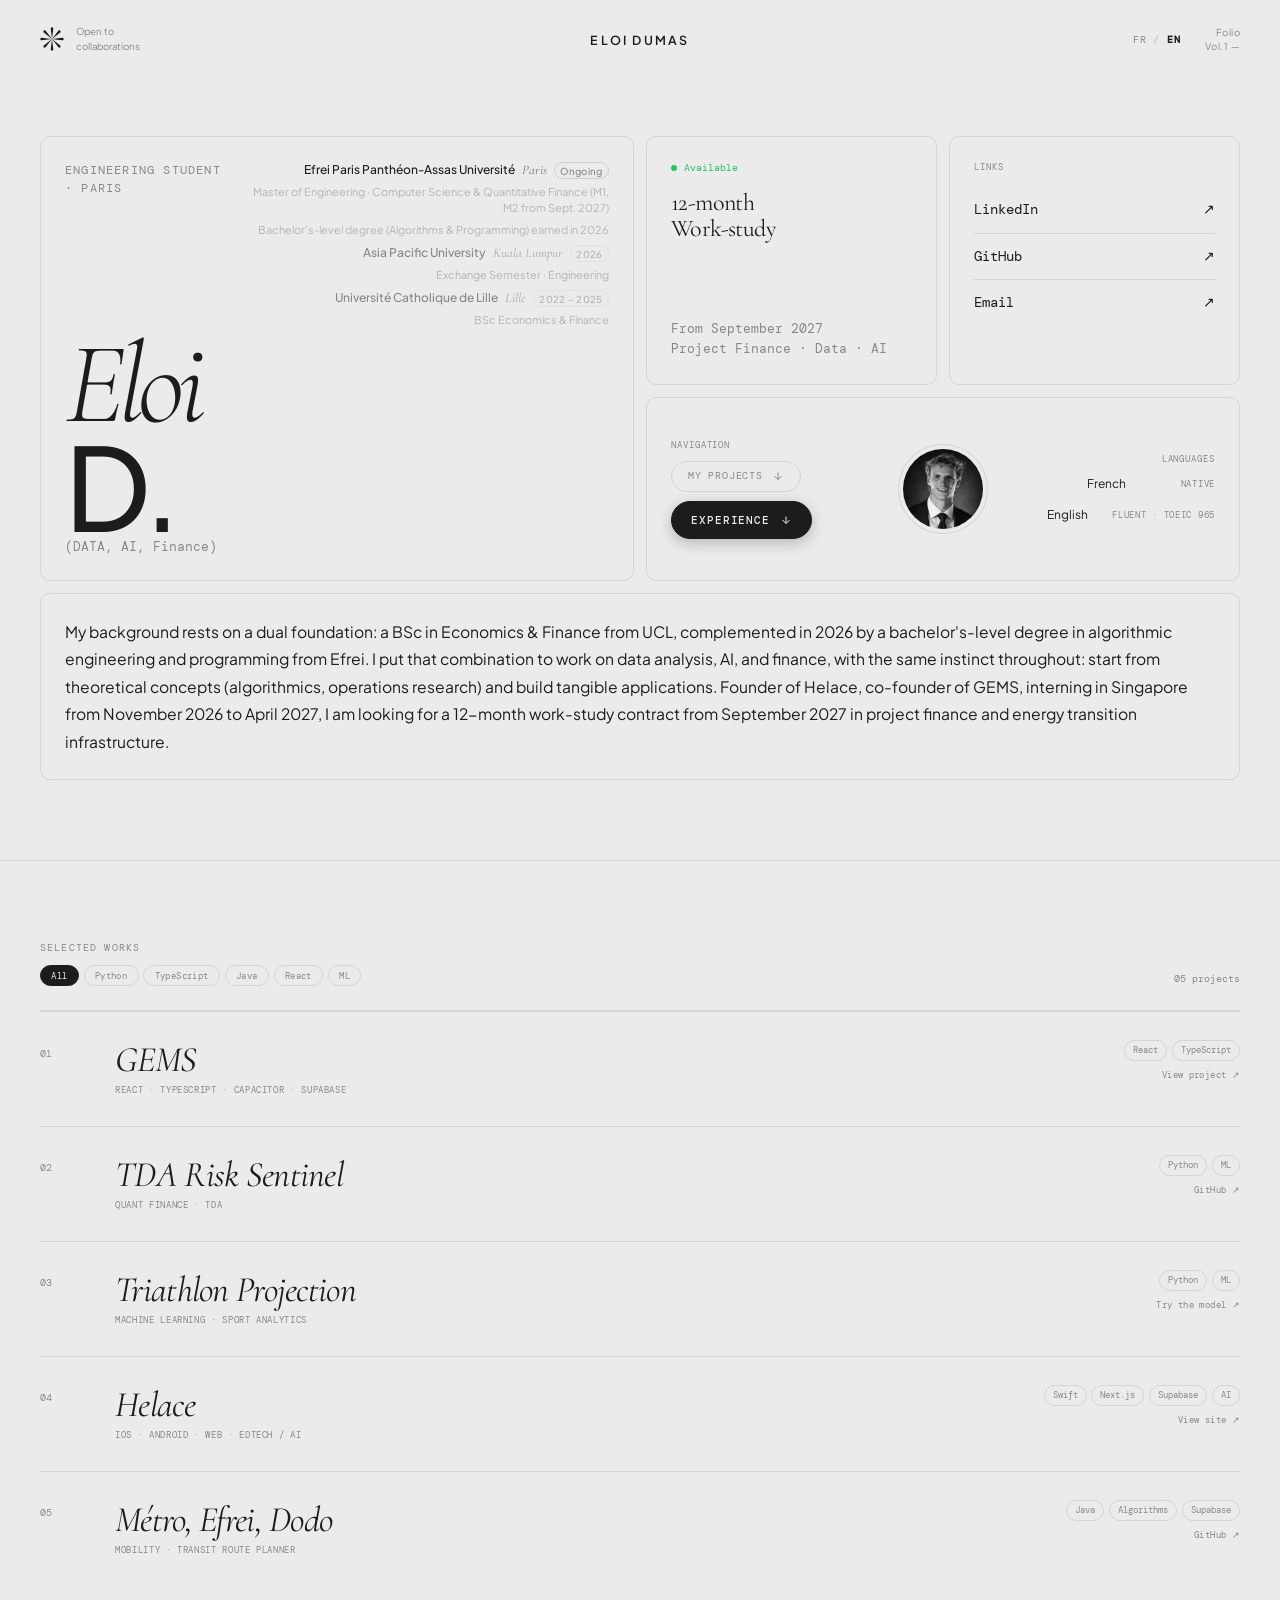
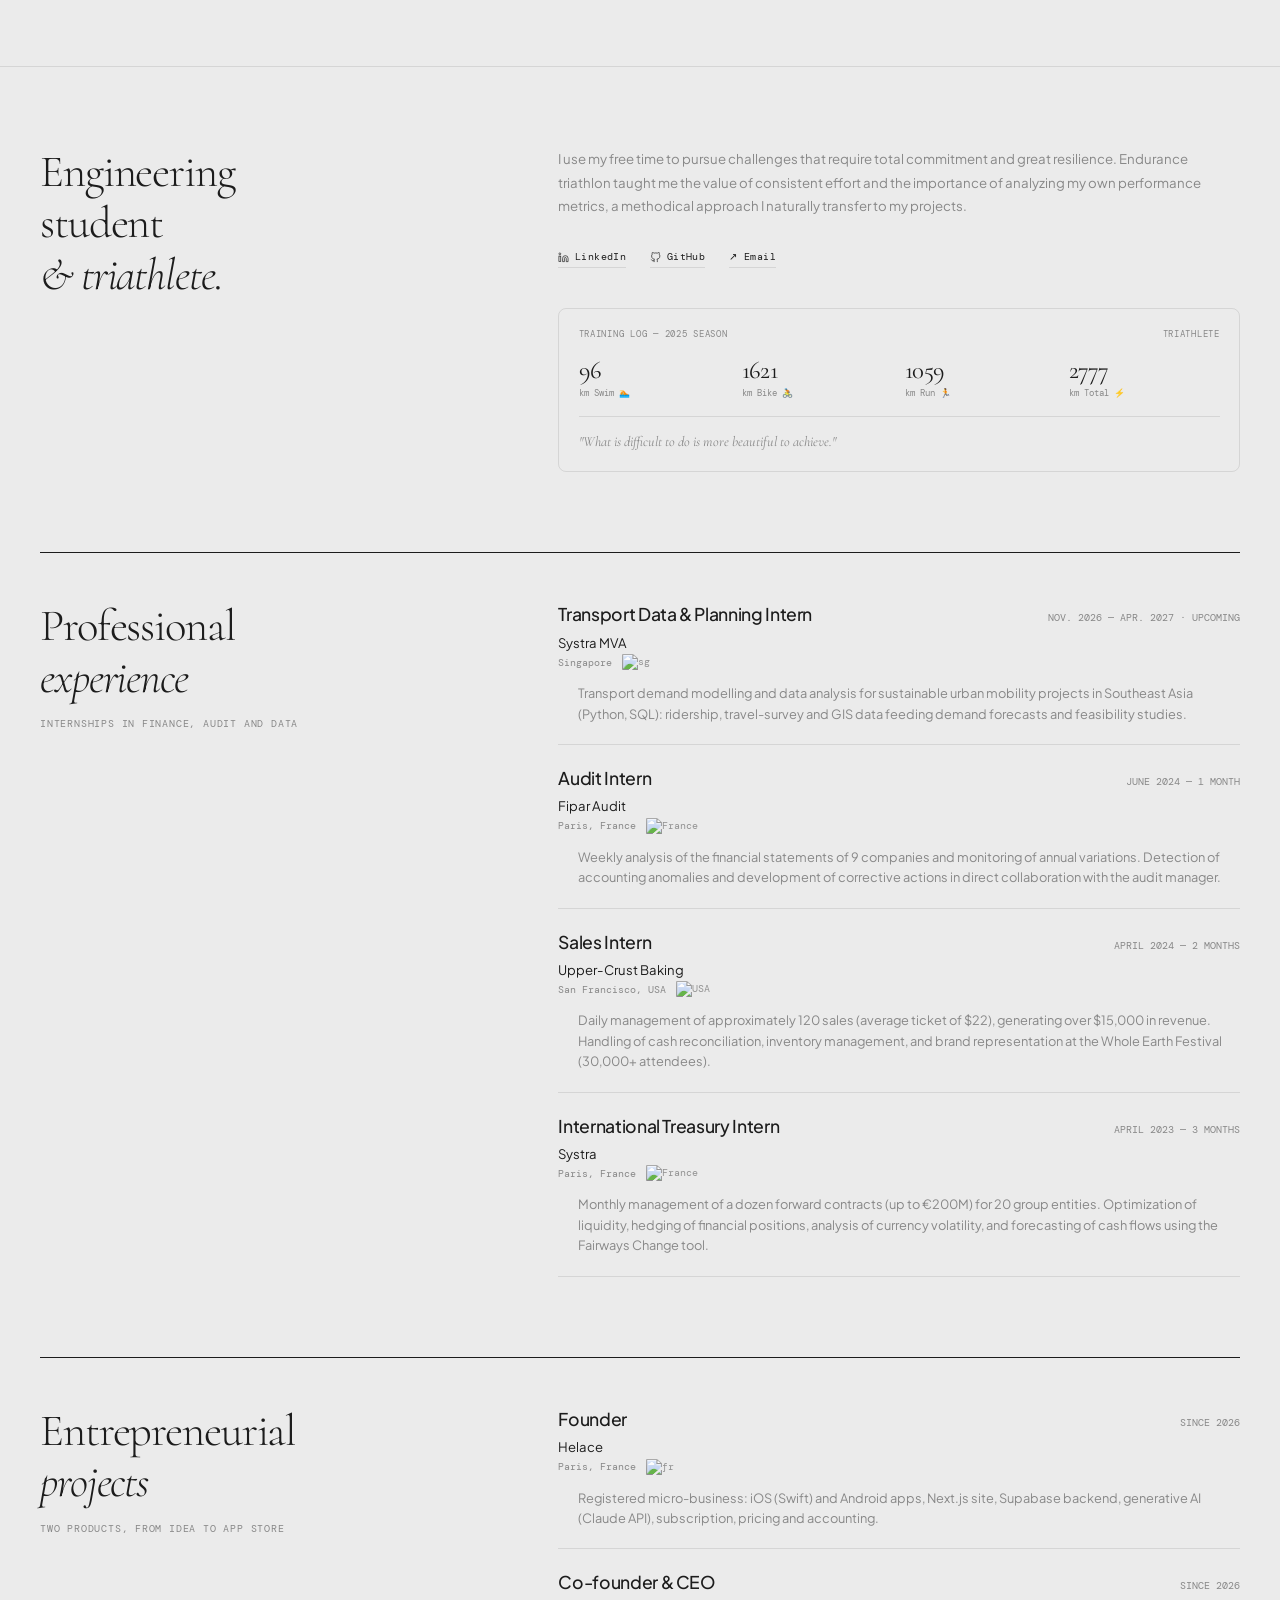
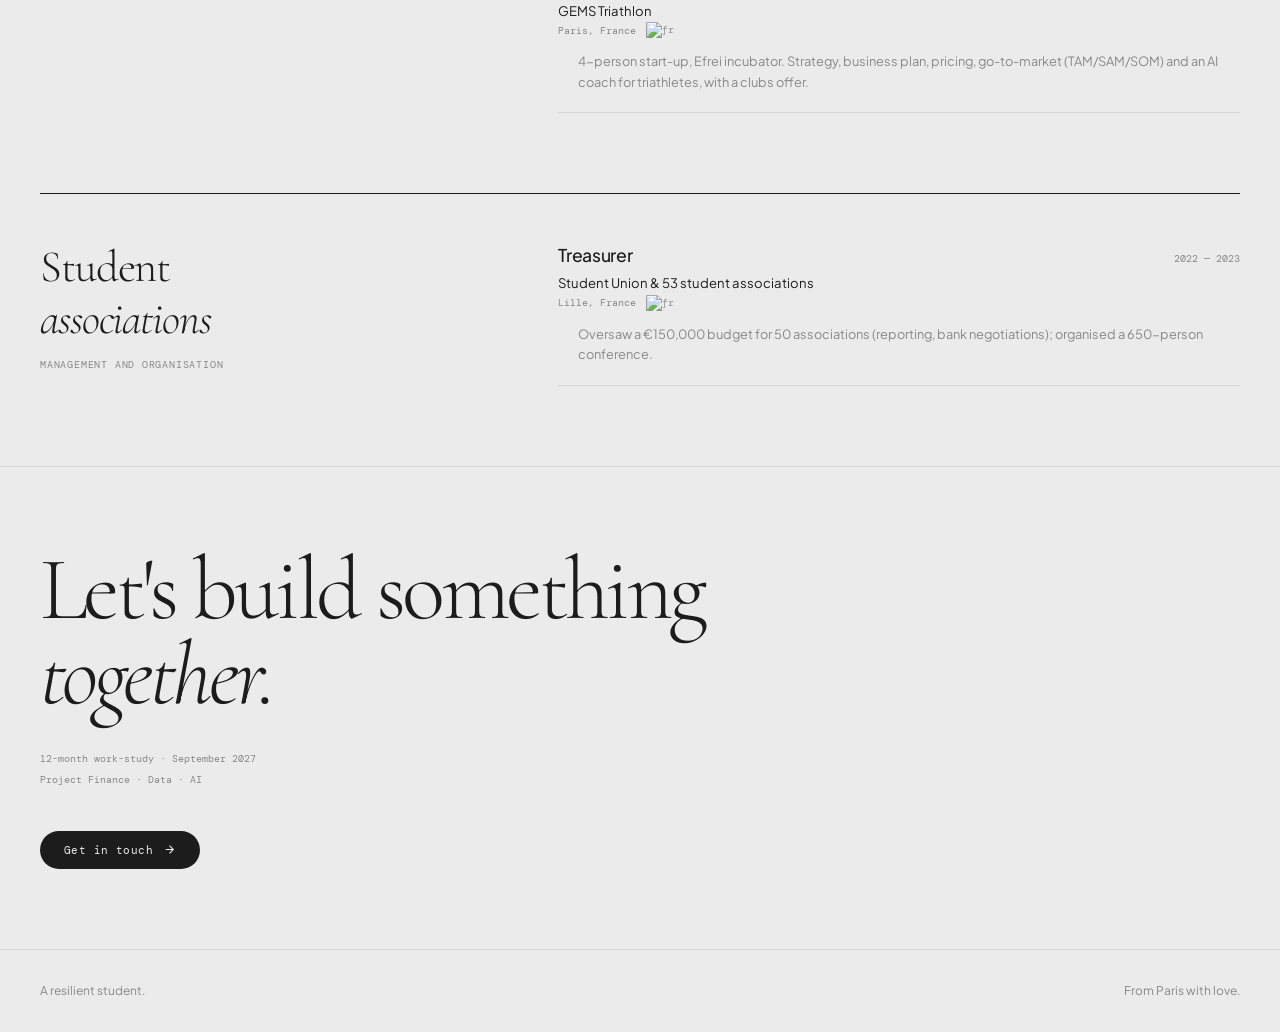
==== commit f8e66b0f: "Remove Mandarin from languages Co-Authored-By: Claude Sonnet 5.5 <noreply@anthropic.com>" ====
--- a/en.html
+++ b/en.html
@@ -148,7 +148,6 @@
                   <div class="bnl-lang-list">
                     <div class="bnl-lang-row"><span>French</span><span class="bnl-lvl">Native</span></div>
                     <div class="bnl-lang-row"><span>English</span><span class="bnl-lvl">Fluent · TOEIC 965</span></div>
-                    <div class="bnl-lang-row"><span>Mandarin</span><span class="bnl-lvl">Beginner</span></div>
                   </div>
                 </div>
 
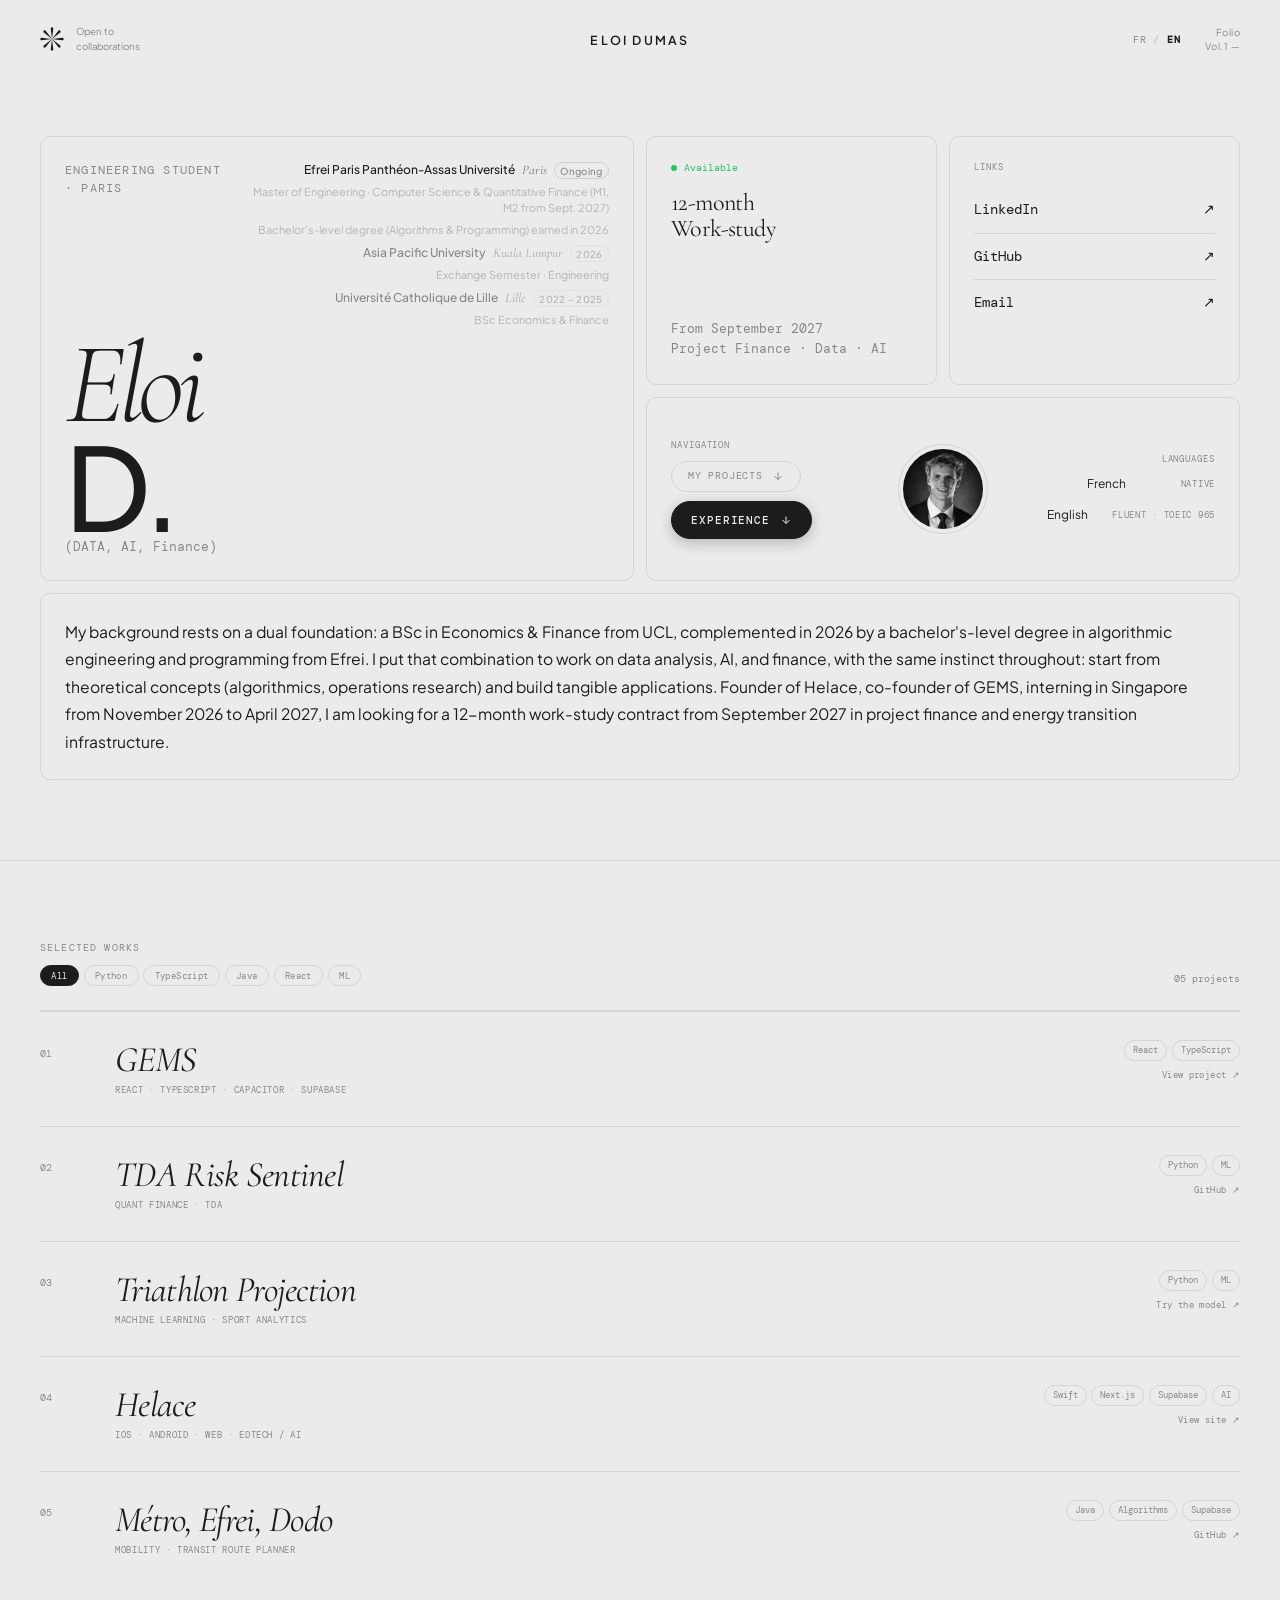
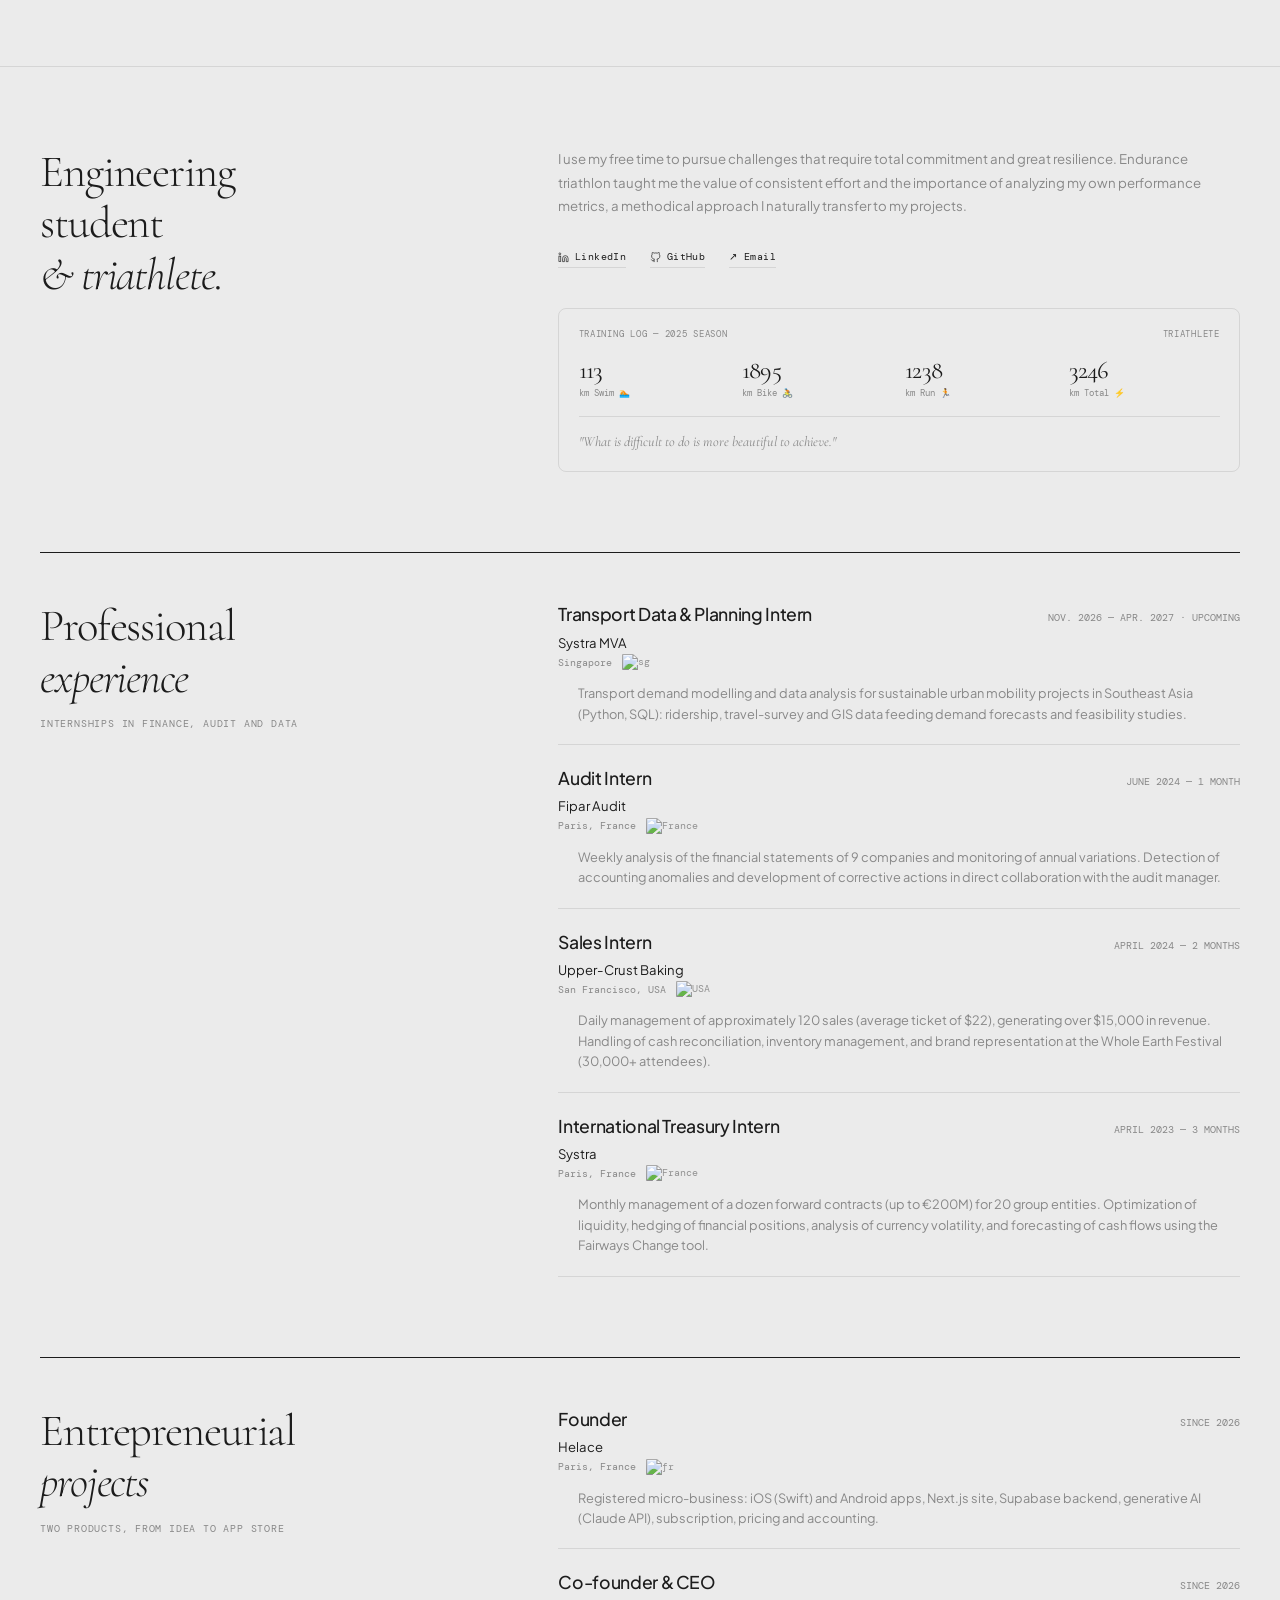
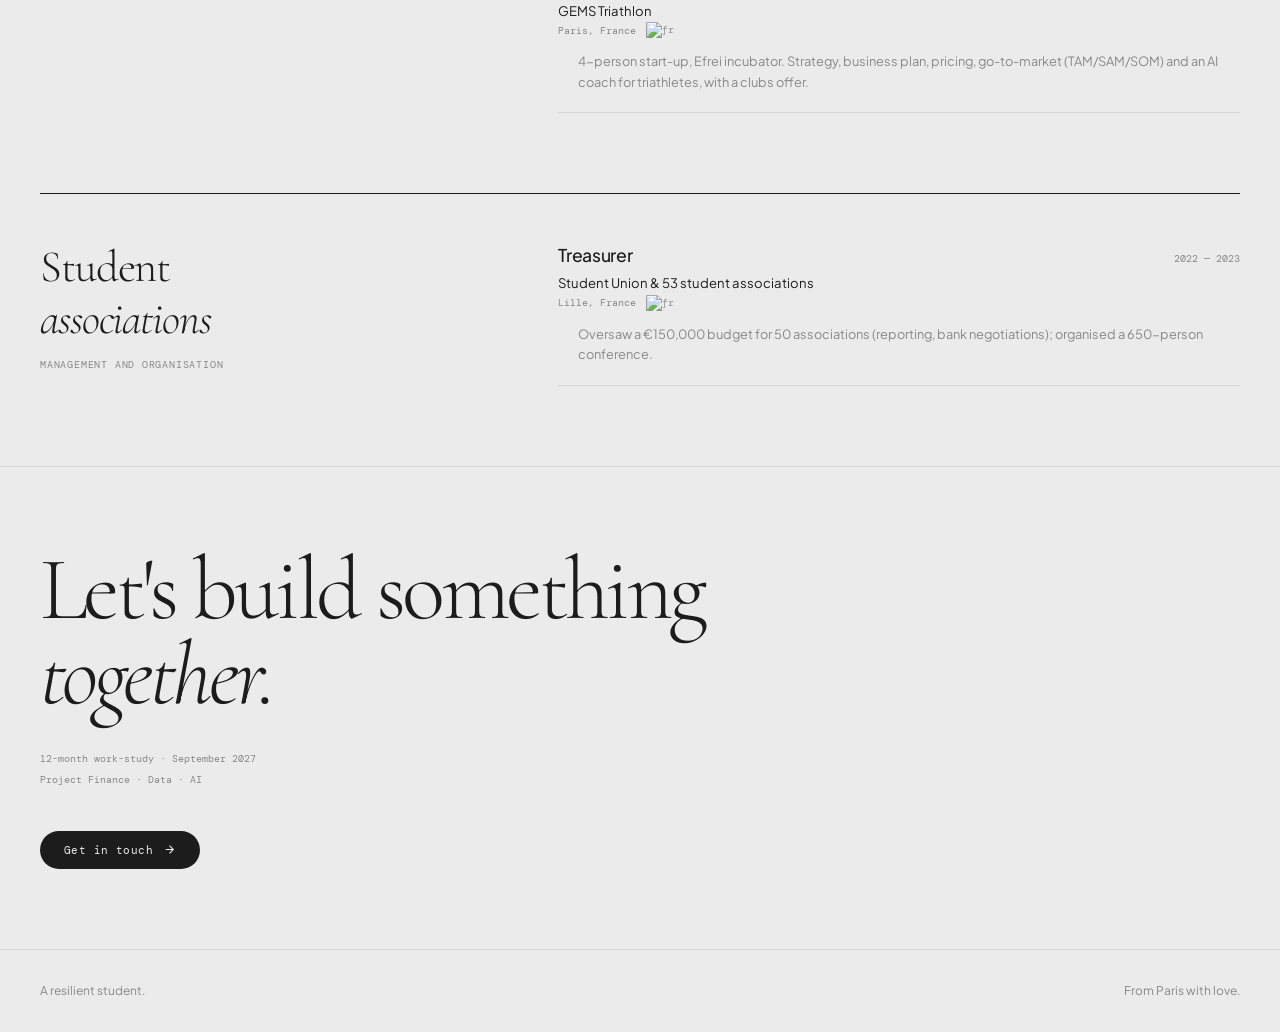
==== commit 21aa613d: "Experiences button scrolls to experiences; cache-bust CSS Co-Authored-By: Claude Sonnet 5.5 <noreply" ====
--- a/en.html
+++ b/en.html
@@ -10,7 +10,7 @@
   <link rel="preconnect" href="https://fonts.gstatic.com" crossorigin>
   <link href="https://fonts.googleapis.com/css2?family=Cormorant:ital,wght@0,300;0,400;1,300;1,400&family=Plus+Jakarta+Sans:wght@300;400;500;600&family=DM+Mono:ital,wght@0,300;0,400;1,300&display=swap" rel="stylesheet">
   <link rel="icon" type="image/png" href="favicon.png">
-  <link rel="stylesheet" href="style.css">
+  <link rel="stylesheet" href="style.css?v=3">
 </head>
 
 <body class="no-scroll">
@@ -132,7 +132,7 @@
                       <span>My Projects</span>
                       <svg width="12" height="12" viewBox="0 0 24 24" fill="none" stroke="currentColor" stroke-width="2"><path d="M12 5v14M5 12l7 7 7-7"/></svg>
                     </a>
-                    <a href="#about" class="bento-btn bento-btn--primary">
+                    <a href="#experiences" class="bento-btn bento-btn--primary">
                       <span>Experience</span>
                       <svg width="12" height="12" viewBox="0 0 24 24" fill="none" stroke="currentColor" stroke-width="2"><path d="M12 5v14M5 12l7 7 7-7"/></svg>
                     </a>
@@ -333,7 +333,7 @@
             </div>
           </div>
 
-          <div class="exp-band r">
+          <div class="exp-band r" id="experiences">
             <div class="exp-band-head">
               <h2 class="about-h">Professional<br><em>experience</em></h2>
               <p class="exp-band-sub">Internships in finance, audit and data</p>
--- a/style.css
+++ b/style.css
@@ -867,3 +867,5 @@
   box-shadow: 0 4px 14px rgba(28,28,28,.25);
 }
 .bento-btn--primary:hover { transform: translateY(-1px); box-shadow: 0 6px 18px rgba(28,28,28,.3); }
+
+#experiences { scroll-margin-top: 6rem; }
